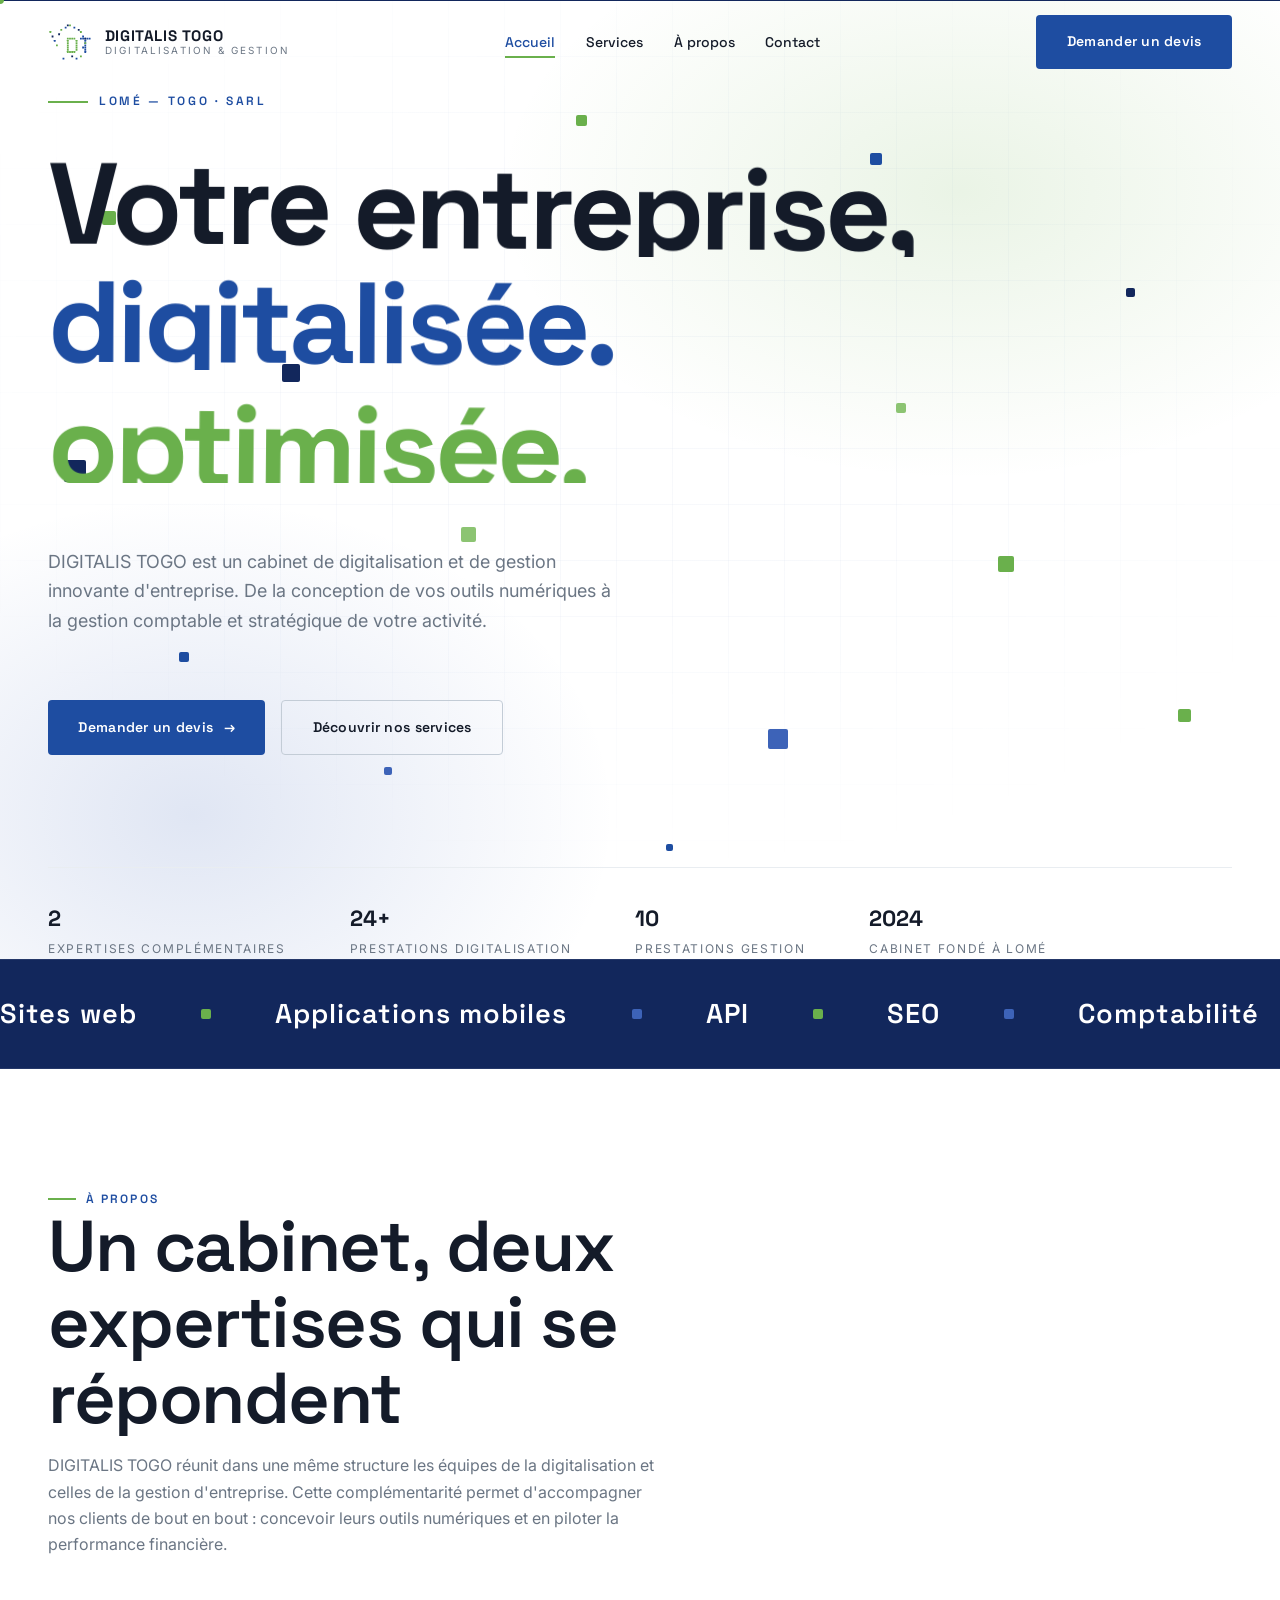
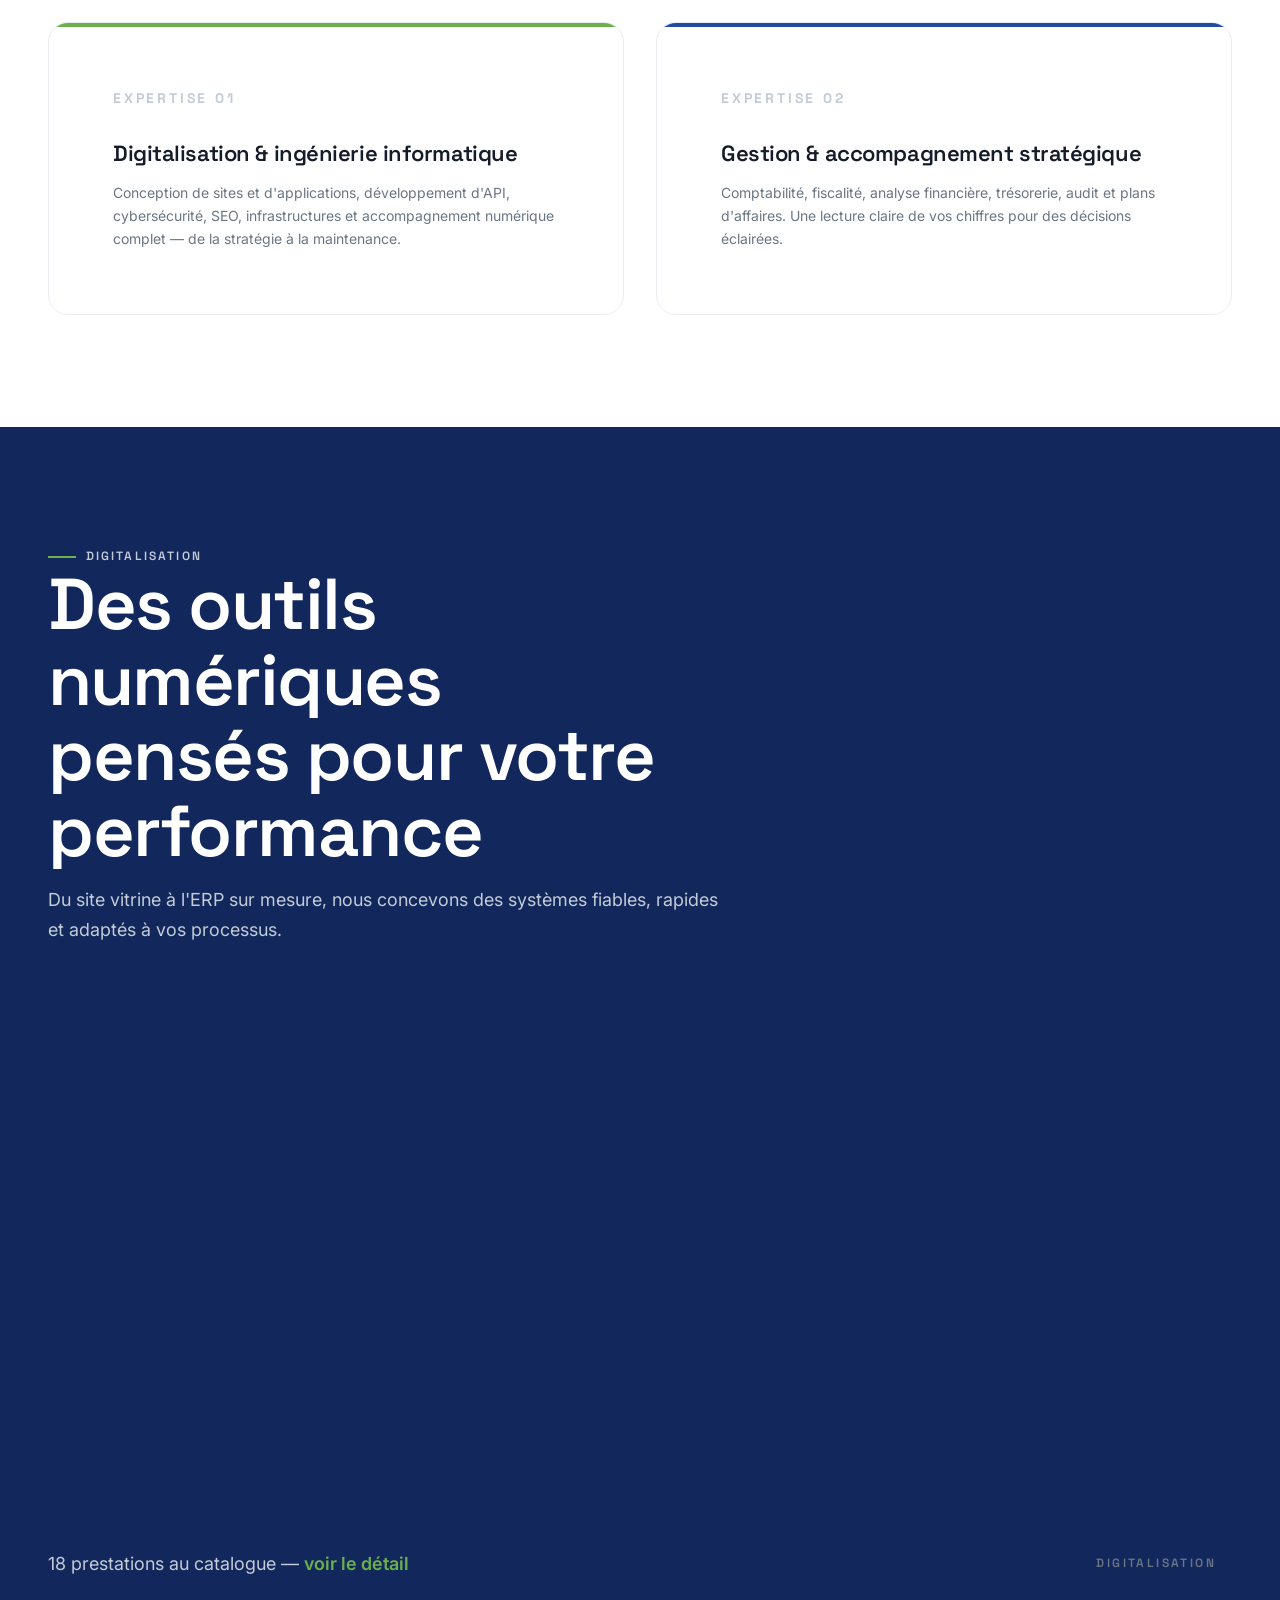
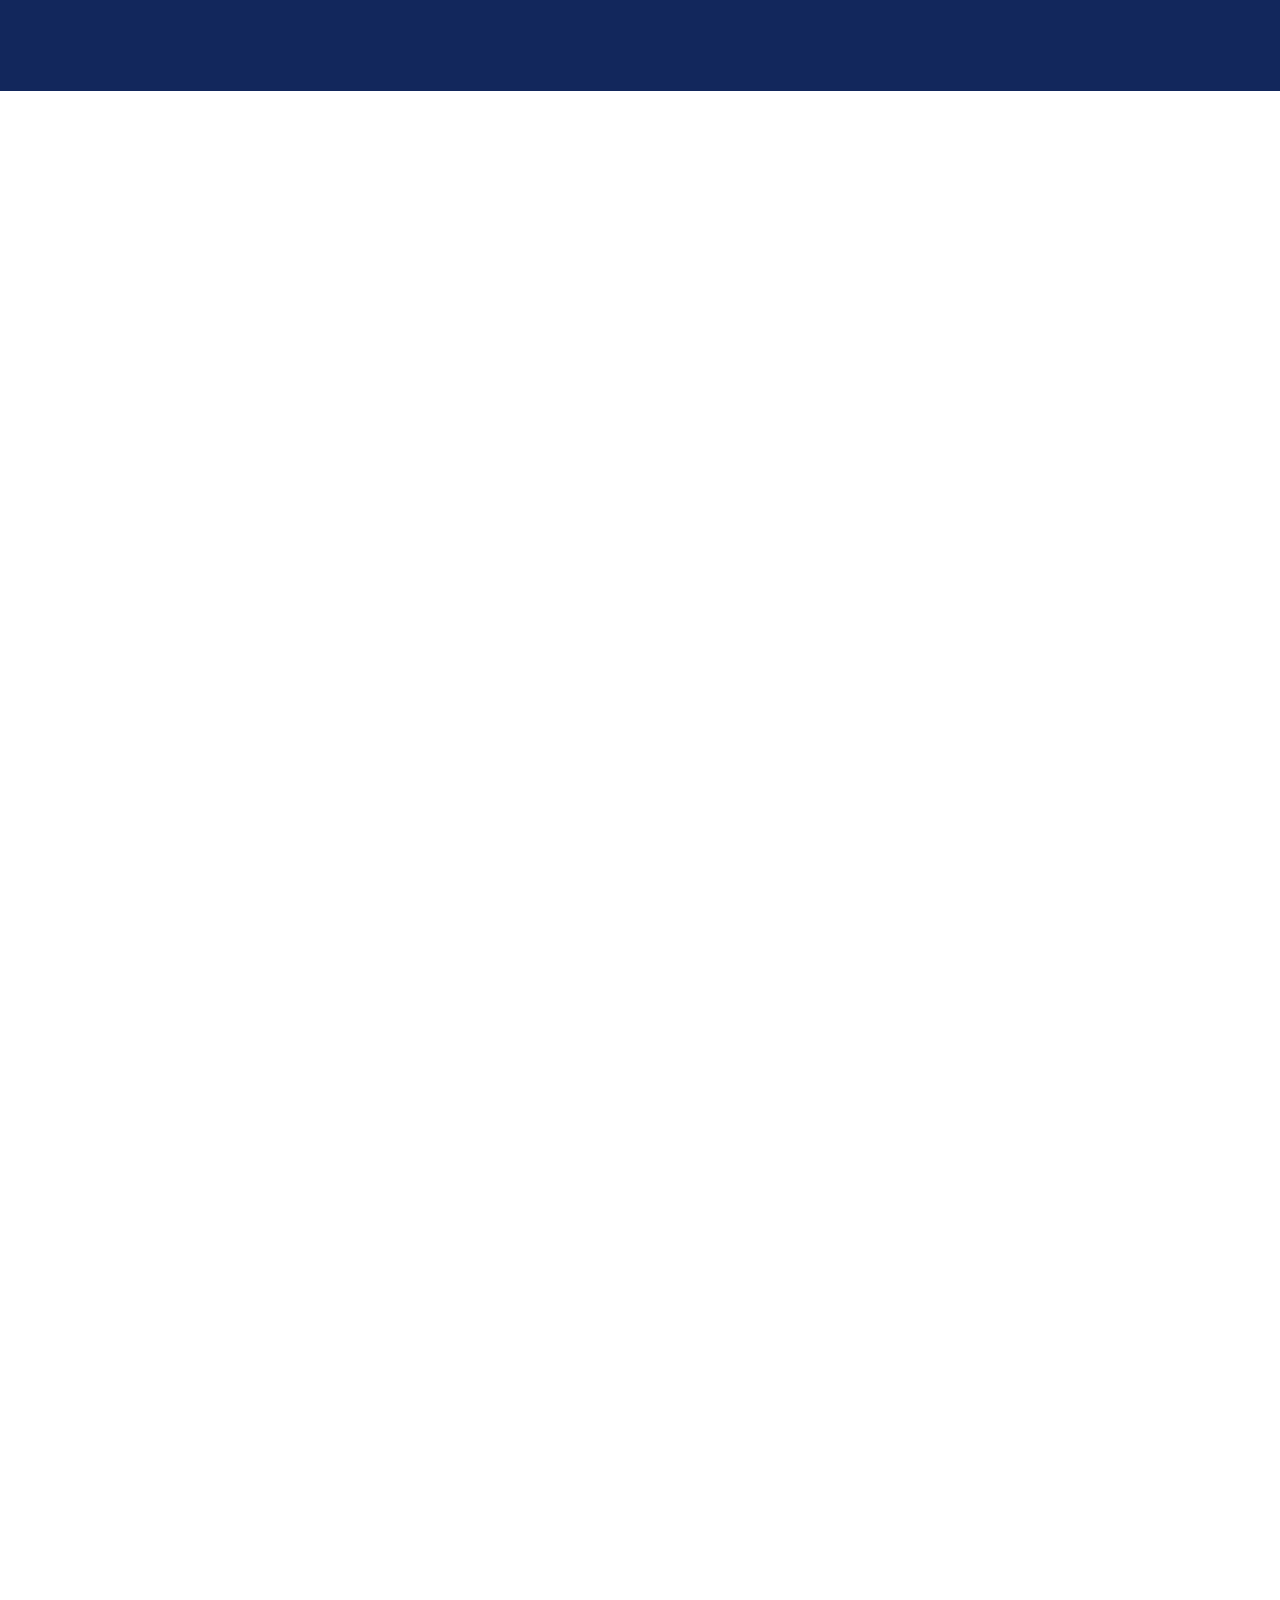
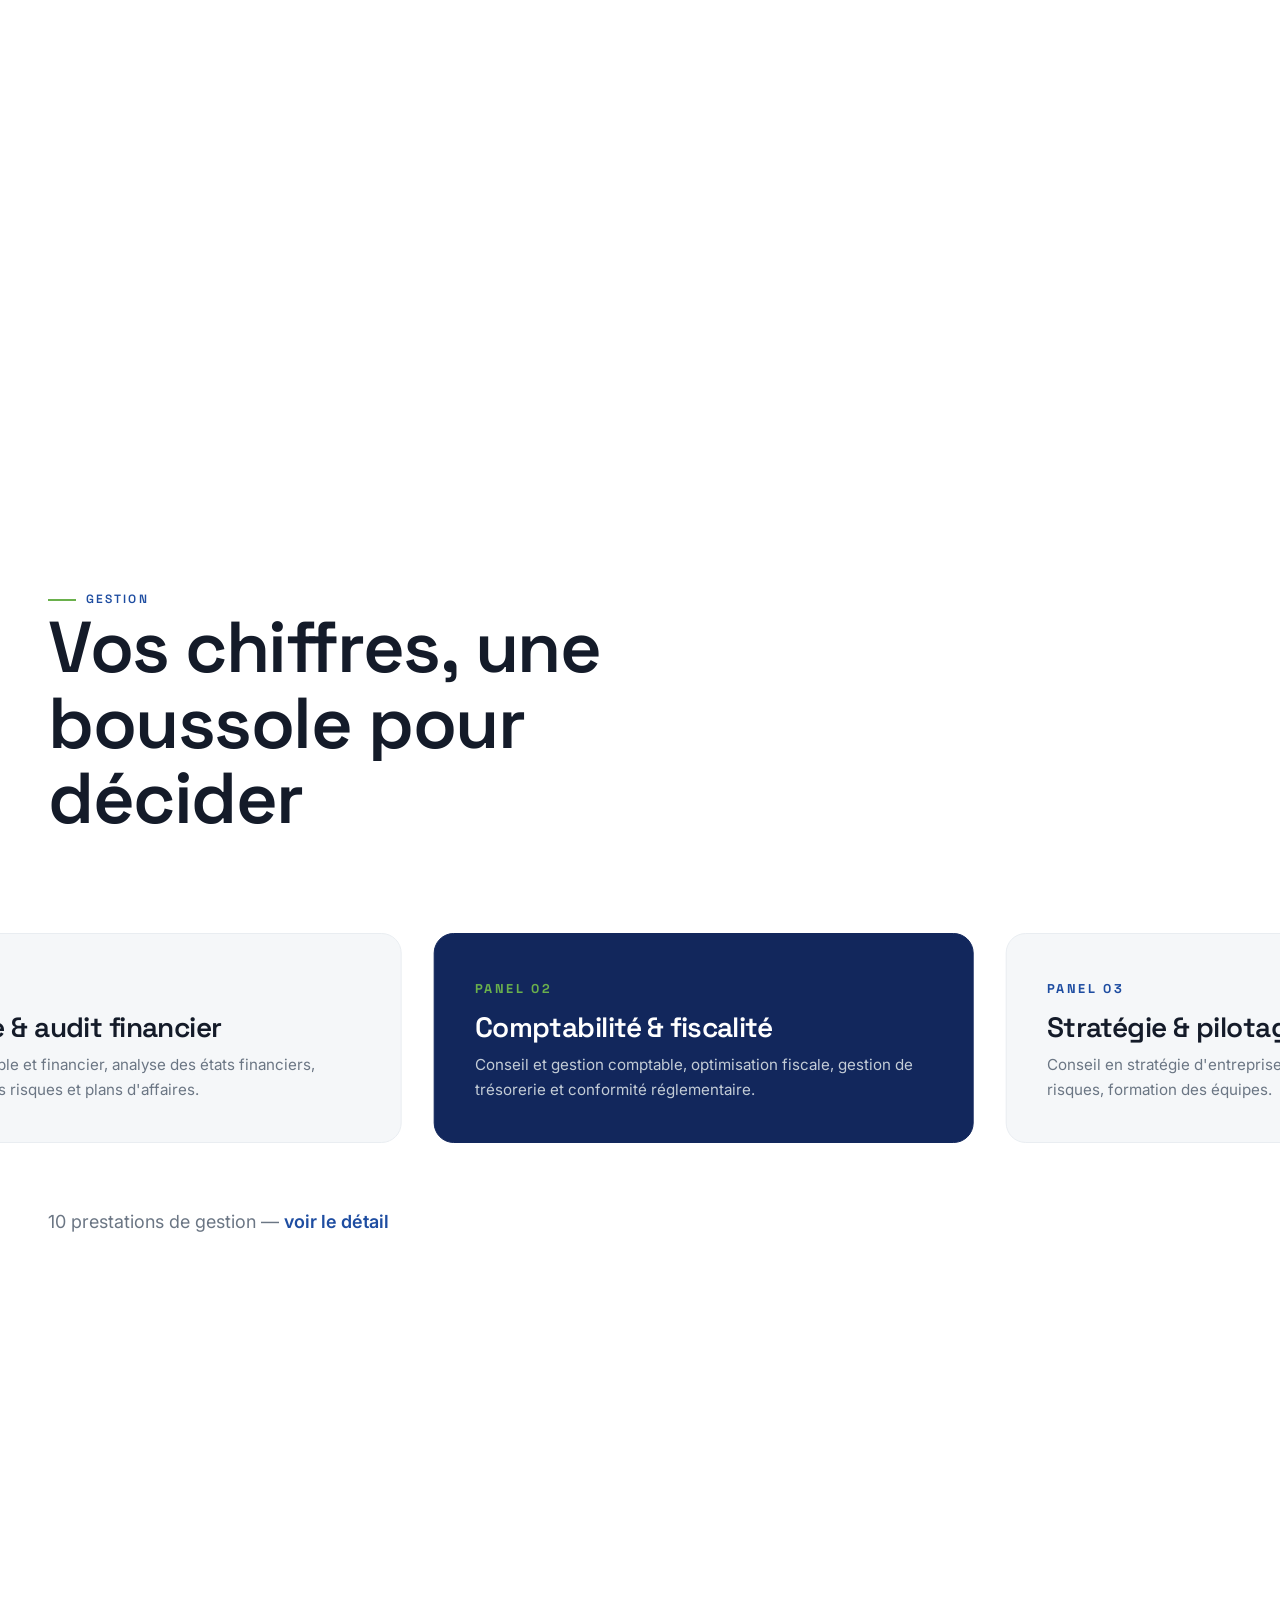
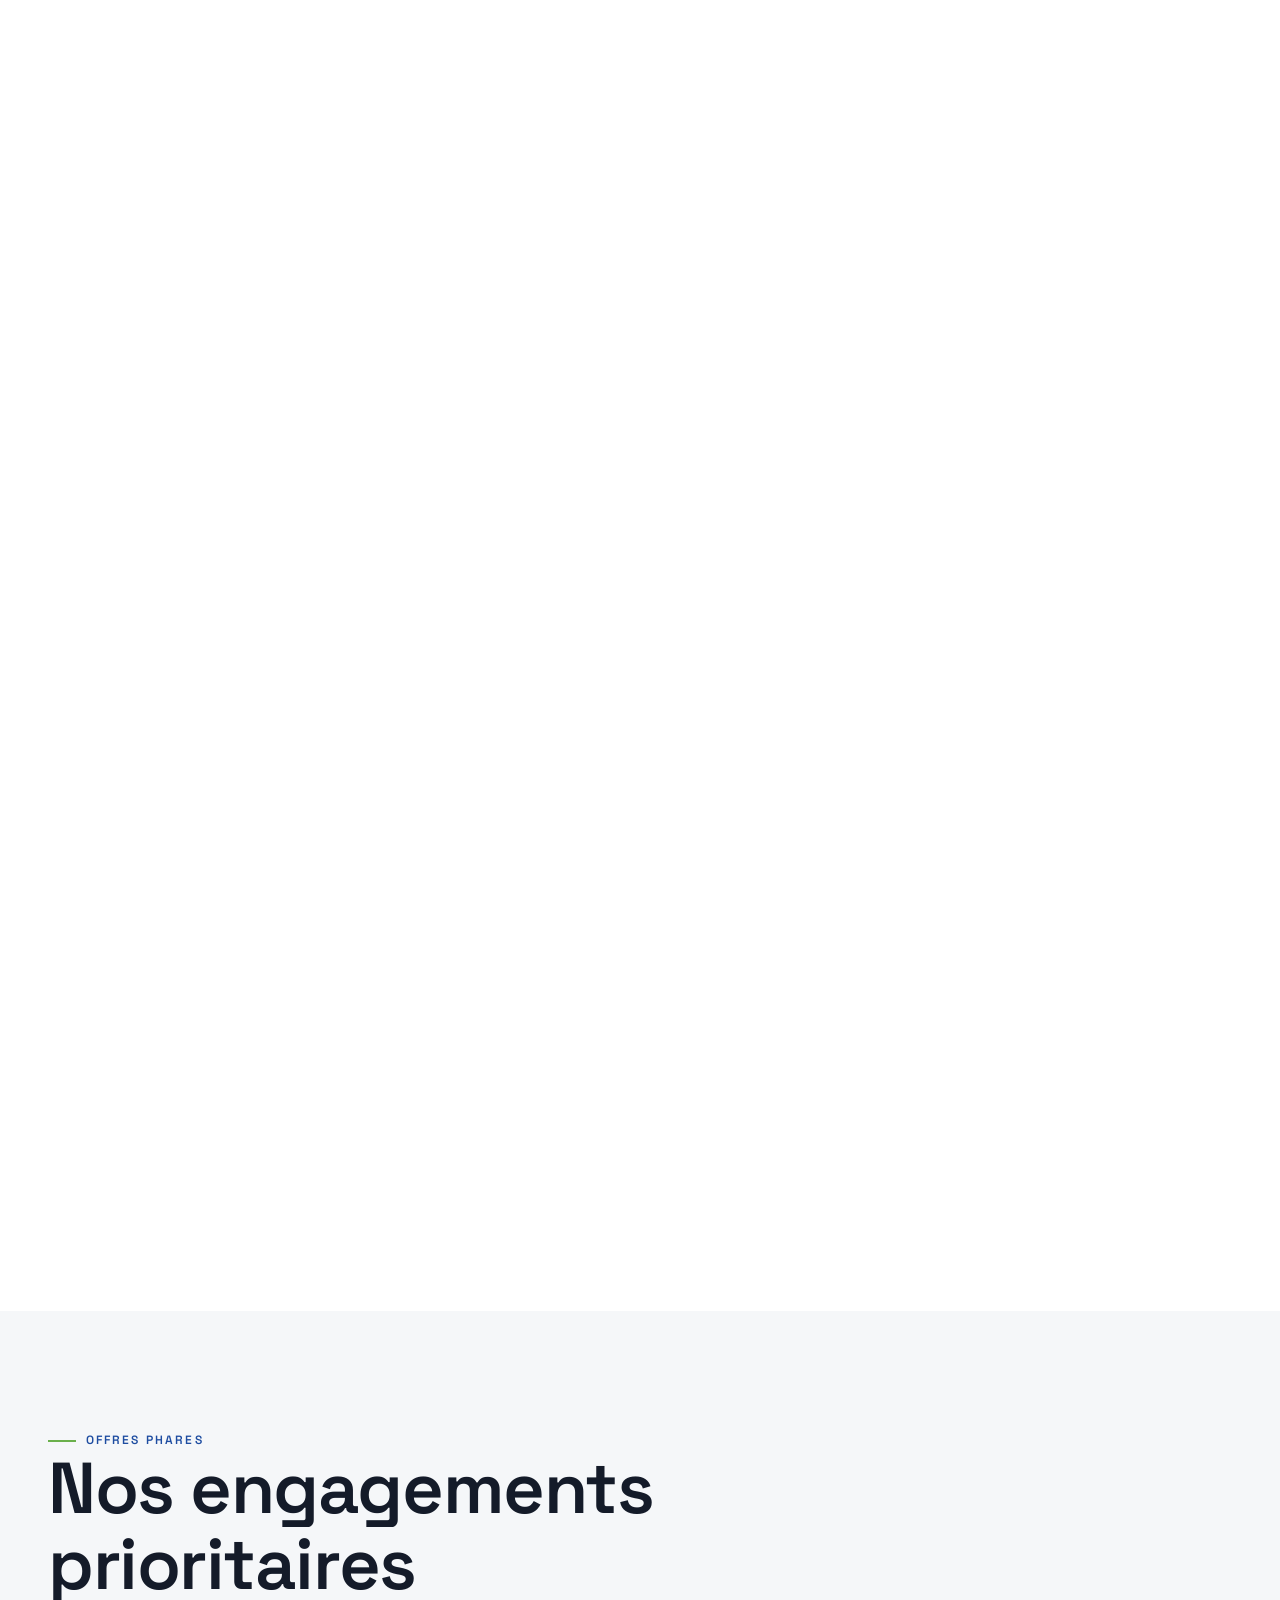
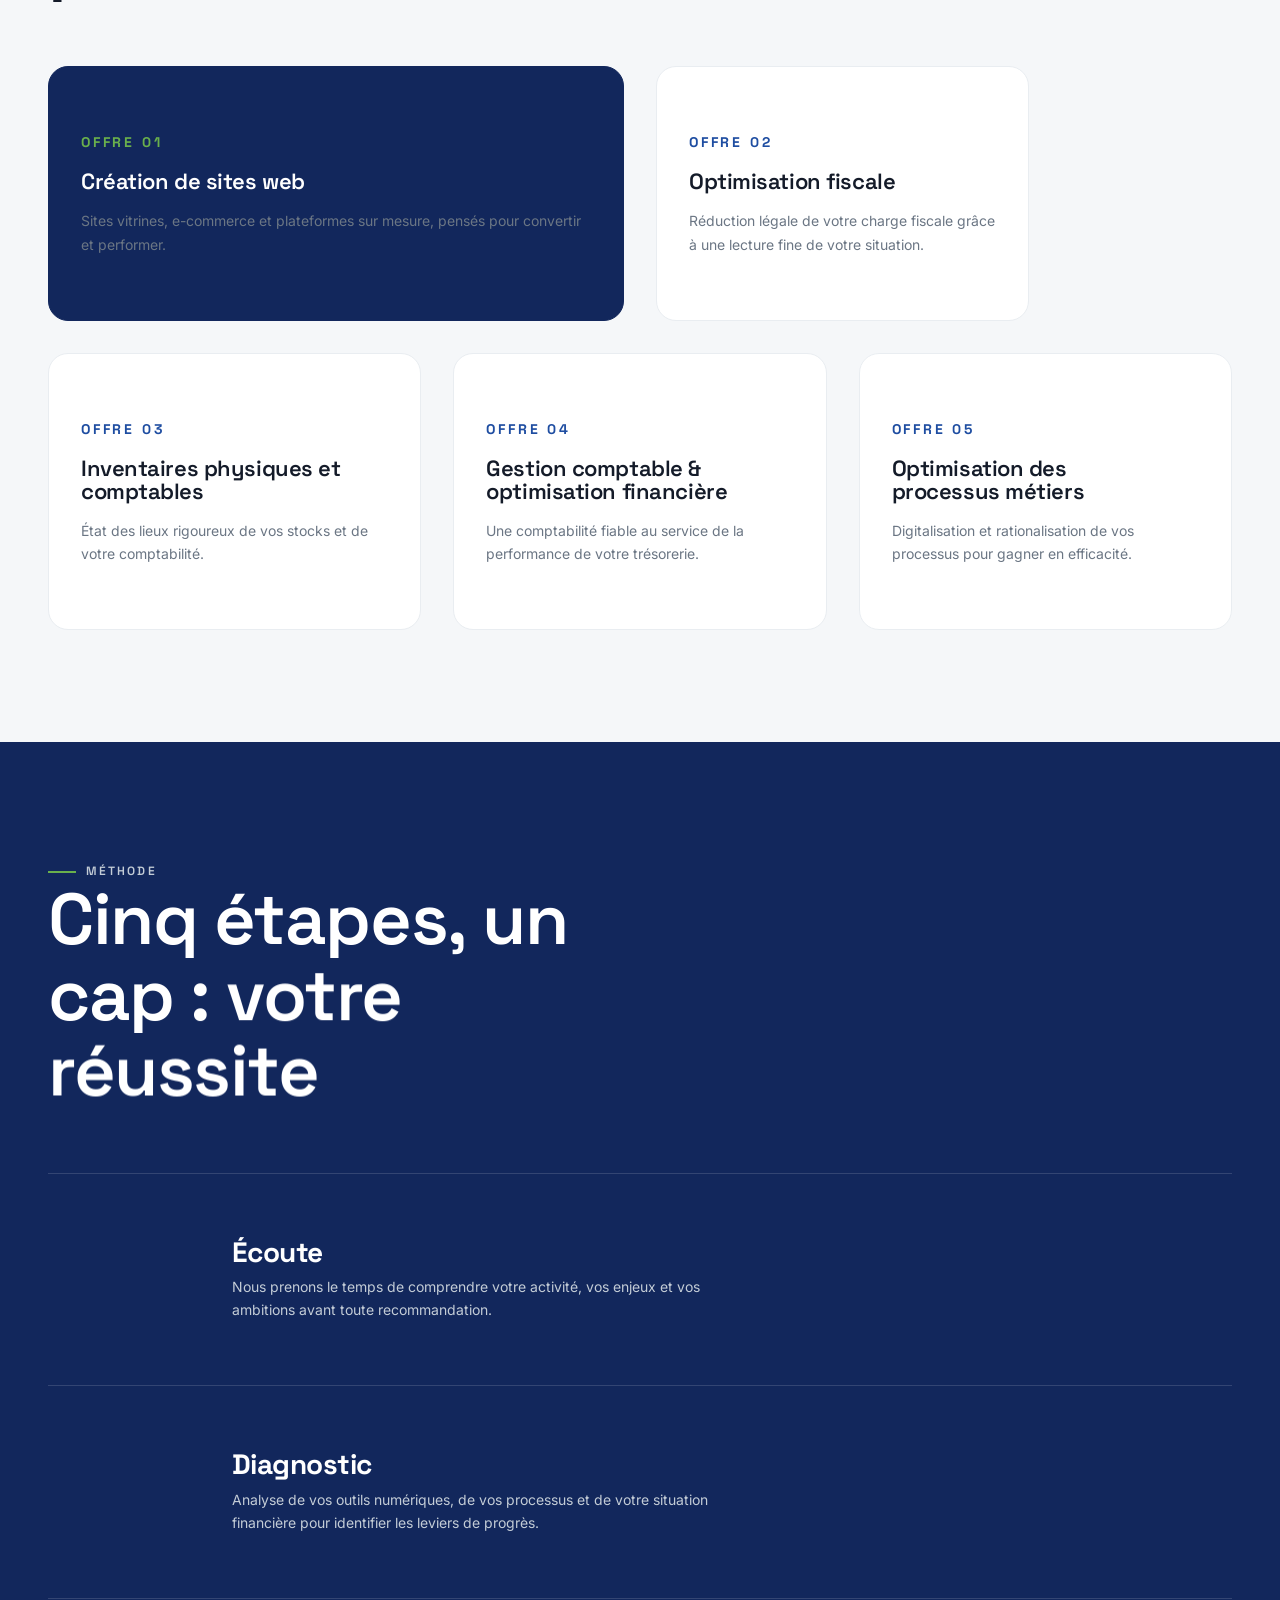
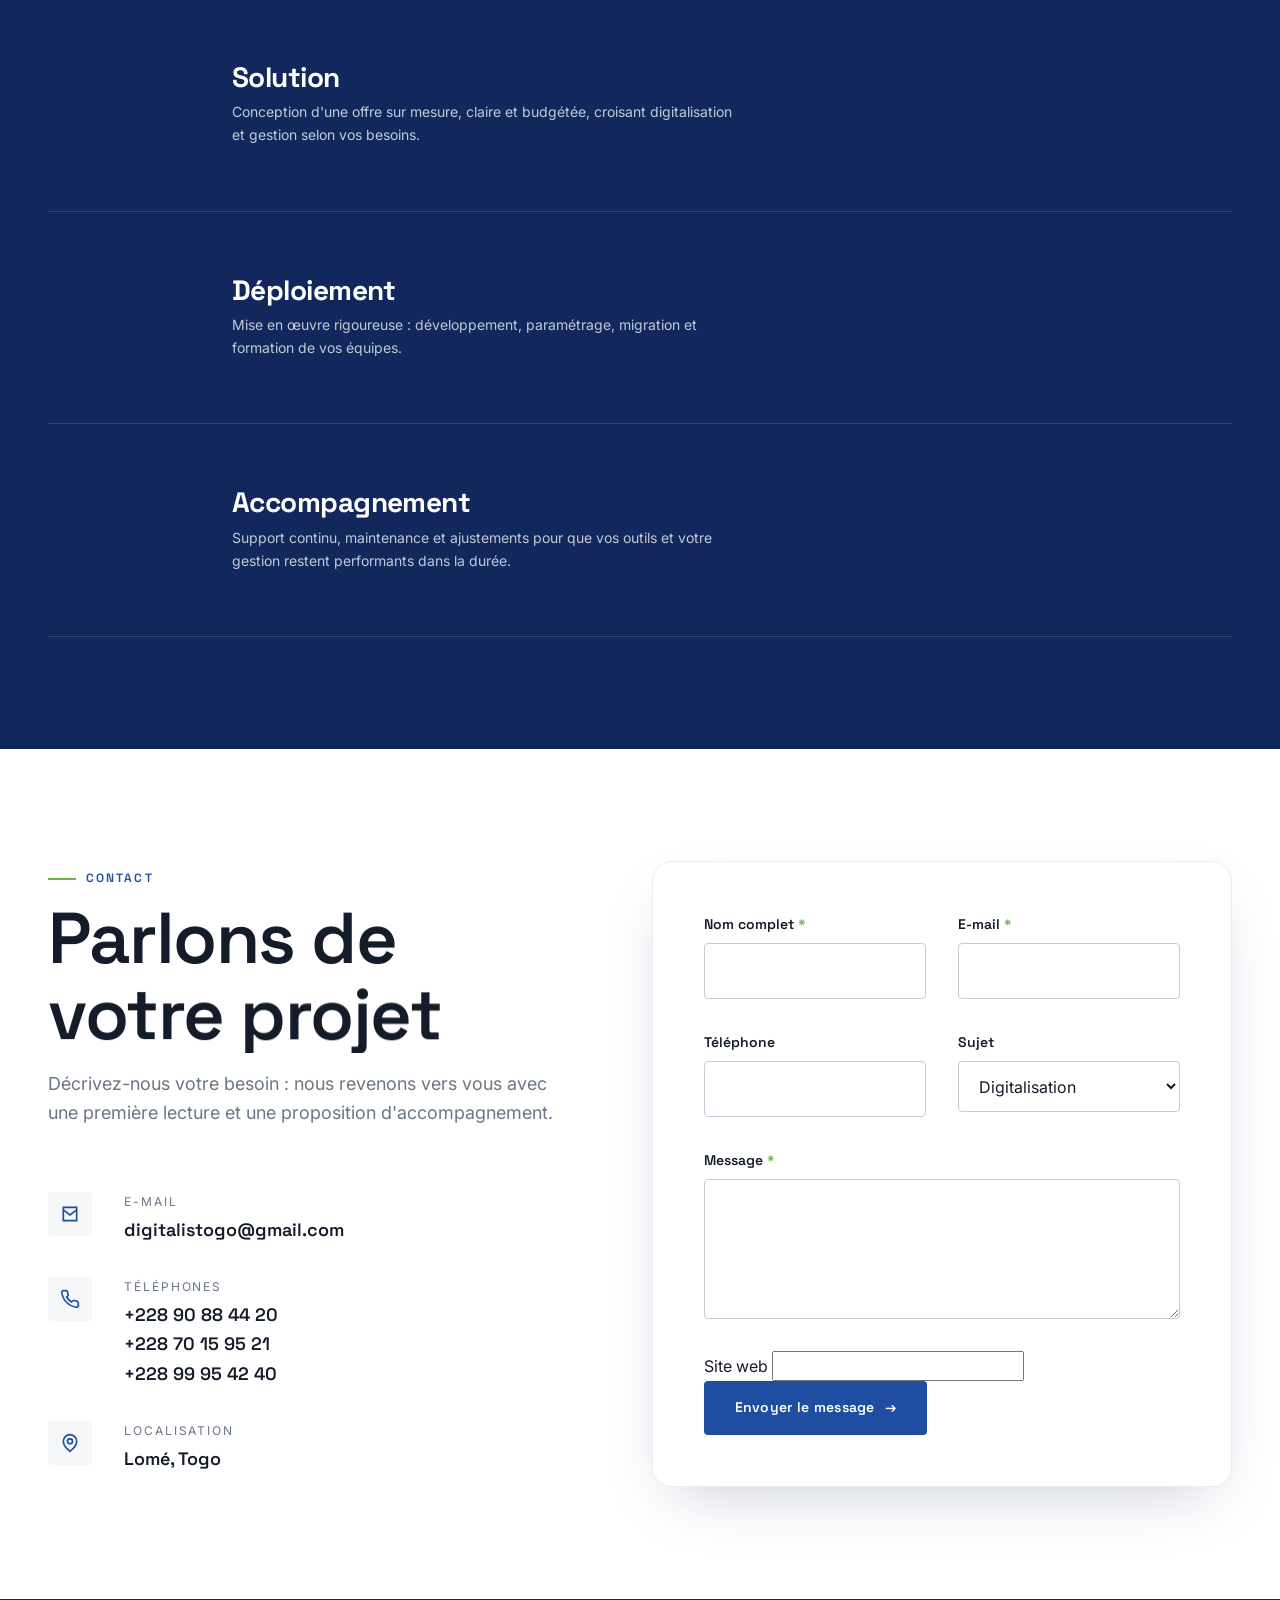
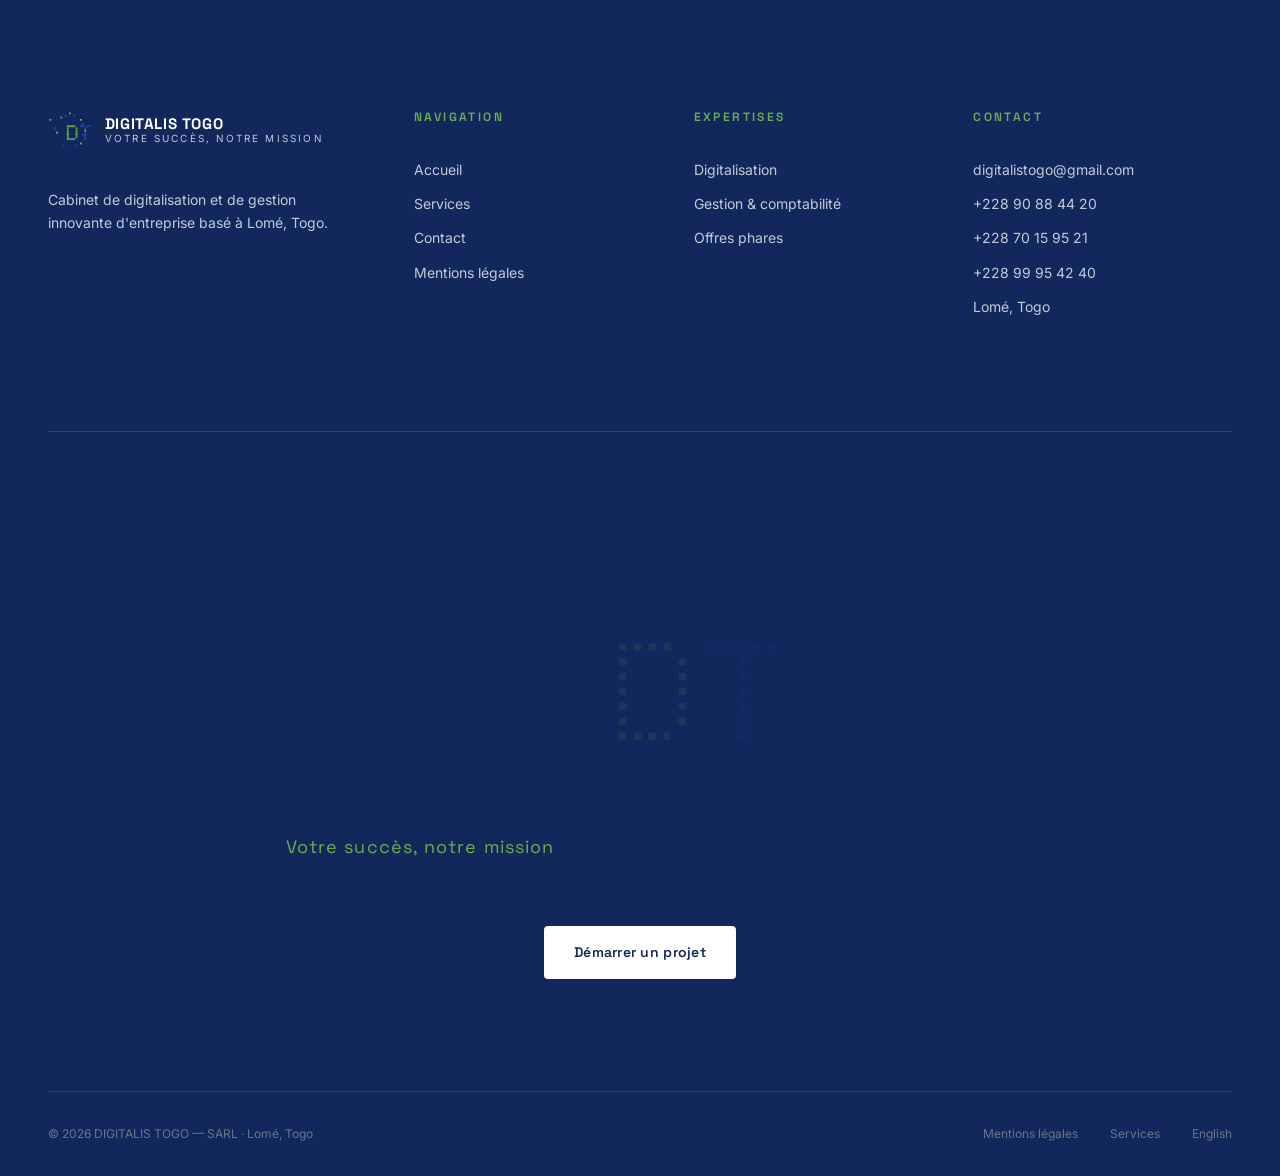
==== index.html @ 033be758 "feat: créer la page d'accueil immersive" ====
<!DOCTYPE html>
<html lang="fr">
<head>
  <meta charset="UTF-8">
  <meta name="viewport" content="width=device-width, initial-scale=1.0">
  <title>DIGITALIS TOGO — Cabinet de digitalisation et de gestion innovante | Lomé</title>
  <meta name="description" content="DIGITALIS TOGO, cabinet à Lomé spécialisé en digitalisation et gestion innovante d'entreprise : sites web, applications, comptabilité, fiscalité et stratégie.">
  <meta name="theme-color" content="#12275c">
  <link rel="canonical" href="./">
  <link rel="alternate" hreflang="fr" href="./">
  <link rel="alternate" hreflang="en" href="./en/">
  <link rel="alternate" hreflang="x-default" href="./">

  <!-- Open Graph -->
  <meta property="og:type" content="website">
  <meta property="og:locale" content="fr_TG">
  <meta property="og:site_name" content="DIGITALIS TOGO">
  <meta property="og:title" content="DIGITALIS TOGO — Votre succès, notre mission">
  <meta property="og:description" content="Cabinet de digitalisation et de gestion innovante d'entreprise à Lomé, Togo.">
  <meta property="og:url" content="./">
  <meta property="og:image" content="./assets/images/og-cover.png">

  <!-- Favicon -->
  <link rel="icon" type="image/svg+xml" href="./favicon/favicon.svg">
  <link rel="apple-touch-icon" href="./favicon/favicon.svg">

  <!-- Polices -->
  <link rel="preconnect" href="https://fonts.googleapis.com">
  <link rel="preconnect" href="https://fonts.gstatic.com" crossorigin>
  <link href="https://fonts.googleapis.com/css2?family=Inter:wght@400;500;600&family=Space+Grotesk:wght@500;600;700&display=swap" rel="stylesheet">

  <!-- CSS -->
  <link rel="stylesheet" href="./assets/css/main.css">
  <link rel="stylesheet" href="./assets/css/components.css">
  <link rel="stylesheet" href="./assets/css/animations.css">
  <link rel="stylesheet" href="./assets/css/responsive.css">

  <noscript><style>.intro{display:none!important}.js [data-reveal]{opacity:1!important;transform:none!important}</style></noscript>

  <!-- Données structurées -->
  <script type="application/ld+json">
  {
    "@context": "https://schema.org",
    "@type": "ProfessionalService",
    "name": "DIGITALIS TOGO",
    "slogan": "Votre succès, notre mission",
    "description": "Cabinet de digitalisation et de gestion innovante d'entreprise à Lomé, Togo.",
    "address": { "@type": "PostalAddress", "addressLocality": "Lomé", "addressCountry": "TG" },
    "email": "digitalistogo@gmail.com",
    "telephone": ["+22890884420", "+22870159521", "+22899954240"],
    "foundingDate": "2024-05-17",
    "priceRange": "$$"
  }
  </script>
</head>
<body>

  <a class="skip-link" href="#main">Aller au contenu</a>

  <!-- ===== Intro cinématique ===== -->
  <div class="intro" aria-hidden="true">
    <div class="intro__canvas"></div>
    <svg class="intro__mark" viewBox="-96 -72 242 206" xmlns="http://www.w3.org/2000/svg" aria-hidden="true">
      <g>
        <rect class="logo-px" x="8" y="8" width="10" height="10" rx="1" fill="#6AB04C"/>
        <rect class="logo-px" x="20" y="8" width="10" height="10" rx="1" fill="#6AB04C"/>
        <rect class="logo-px" x="32" y="8" width="10" height="10" rx="1" fill="#6AB04C"/>
        <rect class="logo-px" x="44" y="8" width="10" height="10" rx="1" fill="#6AB04C"/>
        <rect class="logo-px" x="8" y="20" width="10" height="10" rx="1" fill="#6AB04C"/>
        <rect class="logo-px" x="56" y="20" width="10" height="10" rx="1" fill="#6AB04C"/>
        <rect class="logo-px" x="8" y="32" width="10" height="10" rx="1" fill="#6AB04C"/>
        <rect class="logo-px" x="56" y="32" width="10" height="10" rx="1" fill="#6AB04C"/>
        <rect class="logo-px" x="8" y="44" width="10" height="10" rx="1" fill="#6AB04C"/>
        <rect class="logo-px" x="56" y="44" width="10" height="10" rx="1" fill="#6AB04C"/>
        <rect class="logo-px" x="8" y="56" width="10" height="10" rx="1" fill="#6AB04C"/>
        <rect class="logo-px" x="56" y="56" width="10" height="10" rx="1" fill="#6AB04C"/>
        <rect class="logo-px" x="8" y="68" width="10" height="10" rx="1" fill="#6AB04C"/>
        <rect class="logo-px" x="56" y="68" width="10" height="10" rx="1" fill="#6AB04C"/>
        <rect class="logo-px" x="8" y="80" width="10" height="10" rx="1" fill="#6AB04C"/>
        <rect class="logo-px" x="20" y="80" width="10" height="10" rx="1" fill="#6AB04C"/>
        <rect class="logo-px" x="32" y="80" width="10" height="10" rx="1" fill="#6AB04C"/>
        <rect class="logo-px" x="44" y="80" width="10" height="10" rx="1" fill="#6AB04C"/>
        <rect class="logo-px" x="80" y="8" width="10" height="10" rx="1" fill="#1E4DA1"/>
        <rect class="logo-px" x="92" y="8" width="10" height="10" rx="1" fill="#1E4DA1"/>
        <rect class="logo-px" x="104" y="8" width="10" height="10" rx="1" fill="#1E4DA1"/>
        <rect class="logo-px" x="116" y="8" width="10" height="10" rx="1" fill="#1E4DA1"/>
        <rect class="logo-px" x="128" y="8" width="10" height="10" rx="1" fill="#1E4DA1"/>
        <rect class="logo-px" x="104" y="20" width="10" height="10" rx="1" fill="#1E4DA1"/>
        <rect class="logo-px" x="104" y="32" width="10" height="10" rx="1" fill="#1E4DA1"/>
        <rect class="logo-px" x="104" y="44" width="10" height="10" rx="1" fill="#1E4DA1"/>
        <rect class="logo-px" x="104" y="56" width="10" height="10" rx="1" fill="#1E4DA1"/>
        <rect class="logo-px" x="104" y="68" width="10" height="10" rx="1" fill="#1E4DA1"/>
        <rect class="logo-px" x="104" y="80" width="10" height="10" rx="1" fill="#1E4DA1"/>
      </g>
    </svg>
    <div class="intro__word">DIGITALIS TOGO</div>
    <button class="intro__skip" type="button">Passer</button>
  </div>

  <!-- ===== Header ===== -->
  <header class="site-header">
    <div class="container site-header__inner">
      <a class="brand" href="./" aria-label="DIGITALIS TOGO — accueil">
        <img class="brand__mark" src="./assets/logo/logo.svg" alt="" width="44" height="38">
        <span class="brand__text">
          <span class="brand__name">DIGITALIS TOGO</span>
          <span class="brand__tag">Digitalisation &amp; Gestion</span>
        </span>
      </a>

      <nav class="main-nav" aria-label="Navigation principale">
        <ul>
          <li><a href="./">Accueil</a></li>
          <li><a href="./services.html">Services</a></li>
          <li><a href="#apropos">À propos</a></li>
          <li><a href="#contact">Contact</a></li>
        </ul>
      </nav>

      <a class="header__cta btn btn--primary" href="#contact">Demander un devis</a>

      <button class="nav-toggle" type="button" aria-expanded="false" aria-controls="mobile-menu" aria-label="Ouvrir le menu">
        <span></span><span></span><span></span>
      </button>
    </div>
  </header>

  <!-- Menu mobile -->
  <nav class="mobile-menu" id="mobile-menu" aria-label="Navigation mobile">
    <ul>
      <li><a href="./"><span class="menu-index">01</span>Accueil</a></li>
      <li><a href="./services.html"><span class="menu-index">02</span>Services</a></li>
      <li><a href="#apropos"><span class="menu-index">03</span>À propos</a></li>
      <li><a href="#contact"><span class="menu-index">04</span>Contact</a></li>
    </ul>
    <div class="mobile-menu__foot">
      <span>Lomé, Togo</span>
      <a href="mailto:digitalistogo@gmail.com">digitalistogo@gmail.com</a>
      <a href="tel:+22890884420">+228 90 88 44 20</a>
    </div>
  </nav>

  <main id="main">

    <!-- ===== HERO ===== -->
    <section class="hero" aria-label="Introduction">
      <div class="pixel-grid" aria-hidden="true"></div>
      <div class="hero__visual" aria-hidden="true">
        <!-- Pixels flottants — composition pixel art liée au logo -->
        <div class="float-px px-pulse" style="width:14px;height:14px;left:8%;top:22%;background:#6AB04C;--dur:9s;--delay:0s;--o:0.8"></div>
        <div class="float-px px-pulse" style="width:10px;height:10px;left:14%;top:68%;background:#1E4DA1;--dur:11s;--delay:1.2s;--o:0.6"></div>
        <div class="float-px px-pulse" style="width:18px;height:18px;left:22%;top:38%;background:#12275C;--dur:13s;--delay:0.6s;--o:0.4"></div>
        <div class="float-px px-pulse" style="width:8px;height:8px;left:30%;top:80%;background:#3D63B8;--dur:8s;--delay:2s;--o:0.7"></div>
        <div class="float-px px-pulse" style="width:12px;height:12px;left:68%;top:16%;background:#1E4DA1;--dur:10s;--delay:0.3s;--o:0.5"></div>
        <div class="float-px px-pulse" style="width:16px;height:16px;left:78%;top:58%;background:#6AB04C;--dur:12s;--delay:1.6s;--o:0.55"></div>
        <div class="float-px px-pulse" style="width:9px;height:9px;left:88%;top:30%;background:#12275C;--dur:9.5s;--delay:2.4s;--o:0.6"></div>
        <div class="float-px px-pulse" style="width:20px;height:20px;left:60%;top:76%;background:#3D63B8;--dur:14s;--delay:0.9s;--o:0.35"></div>
        <div class="float-px px-pulse" style="width:11px;height:11px;left:45%;top:12%;background:#6AB04C;--dur:10.5s;--delay:1.9s;--o:0.5"></div>
        <div class="float-px px-pulse" style="width:7px;height:7px;left:52%;top:88%;background:#1E4DA1;--dur:8.5s;--delay:0.4s;--o:0.65"></div>
        <div class="float-px px-pulse" style="width:15px;height:15px;left:36%;top:55%;background:#8CC472;--dur:12.5s;--delay:2.8s;--o:0.4"></div>
        <div class="float-px px-pulse" style="width:13px;height:13px;left:92%;top:74%;background:#6AB04C;--dur:11.5s;--delay:1.4s;--o:0.45"></div>
        <div class="float-px px-pulse" style="width:22px;height:22px;left:5%;top:48%;background:#12275C;--dur:15s;--delay:2.1s;--o:0.3"></div>
        <div class="float-px px-pulse" style="width:10px;height:10px;left:70%;top:42%;background:#8CC472;--dur:9.8s;--delay:3s;--o:0.5"></div>
      </div>

      <div class="container hero__inner">
        <span class="hero__kicker">Lomé — Togo · SARL</span>
        <h1 class="hero__title">
          <span class="line"><span class="word">Votre</span> <span class="word">entreprise,</span></span>
          <span class="line"><span class="word accent">digitalisée.</span></span>
          <span class="line"><span class="word accent-green">optimisée.</span></span>
        </h1>
        <p class="hero__sub">
          DIGITALIS TOGO est un cabinet de digitalisation et de gestion innovante
          d'entreprise. De la conception de vos outils numériques à la gestion
          comptable et stratégique de votre activité.
        </p>
        <div class="hero__actions">
          <a class="btn btn--primary magnetic" href="#contact">Demander un devis <span class="btn__arrow">→</span></a>
          <a class="btn btn--ghost magnetic" href="./services.html">Découvrir nos services</a>
        </div>
        <div class="hero__meta">
          <div class="hero__meta-item"><strong>2</strong><span>Expertises complémentaires</span></div>
          <div class="hero__meta-item"><strong>24+</strong><span>Prestations digitalisation</span></div>
          <div class="hero__meta-item"><strong>10</strong><span>Prestations gestion</span></div>
          <div class="hero__meta-item"><strong>2024</strong><span>Cabinet fondé à Lomé</span></div>
        </div>
      </div>

      <div class="hero__scrollcue" aria-hidden="true">Défiler</div>
    </section>

    <!-- ===== Marquee ===== -->
    <div class="marquee" aria-hidden="true">
      <div class="marquee__track">
        <div class="marquee__group">
          <span class="marquee__item">Sites web</span>
          <span class="marquee__item">Applications mobiles</span>
          <span class="marquee__item">API</span>
          <span class="marquee__item">SEO</span>
          <span class="marquee__item">Comptabilité</span>
          <span class="marquee__item">Fiscalité</span>
          <span class="marquee__item">Inventaires</span>
          <span class="marquee__item">Audit</span>
        </div>
        <div class="marquee__group">
          <span class="marquee__item">Sites web</span>
          <span class="marquee__item">Applications mobiles</span>
          <span class="marquee__item">API</span>
          <span class="marquee__item">SEO</span>
          <span class="marquee__item">Comptabilité</span>
          <span class="marquee__item">Fiscalité</span>
          <span class="marquee__item">Inventaires</span>
          <span class="marquee__item">Audit</span>
        </div>
      </div>
    </div>

    <!-- ===== À PROPOS ===== -->
    <section class="section" id="apropos" aria-labelledby="apropos-title">
      <div class="container">
        <div class="section-head" data-reveal>
          <span class="eyebrow">À propos</span>
          <h2 id="apropos-title" data-split>Un cabinet, deux expertises qui se répondent</h2>
          <p>
            DIGITALIS TOGO réunit dans une même structure les équipes de la
            digitalisation et celles de la gestion d'entreprise. Cette
            complémentarité permet d'accompagner nos clients de bout en bout :
            concevoir leurs outils numériques et en piloter la performance
            financière.
          </p>
        </div>

        <div class="expertise" data-stagger>
          <article class="expertise__card expertise__card--digital">
            <span class="expertise__index">EXPERTISE 01</span>
            <h3>Digitalisation &amp; ingénierie informatique</h3>
            <p>
              Conception de sites et d'applications, développement d'API,
              cybersécurité, SEO, infrastructures et accompagnement numérique
              complet — de la stratégie à la maintenance.
            </p>
          </article>
          <article class="expertise__card expertise__card--gestion">
            <span class="expertise__index">EXPERTISE 02</span>
            <h3>Gestion &amp; accompagnement stratégique</h3>
            <p>
              Comptabilité, fiscalité, analyse financière, trésorerie, audit et
              plans d'affaires. Une lecture claire de vos chiffres pour des
              décisions éclairées.
            </p>
          </article>
        </div>
      </div>
    </section>

    <!-- ===== SÉQUENCE 1 : DIGITALISATION ===== -->
    <section class="section section--dark" data-sequence="digitalisation" aria-labelledby="dig-title">
      <div class="container">
        <div class="section-head">
          <span class="eyebrow">Digitalisation</span>
          <h2 id="dig-title" data-split>Des outils numériques pensés pour votre performance</h2>
          <p class="text-lead">
            Du site vitrine à l'ERP sur mesure, nous concevons des systèmes
            fiables, rapides et adaptés à vos processus.
          </p>
        </div>
      </div>

      <div class="seq__stage" style="position:relative;height:60vh;display:grid;place-items:center;">
        <div class="seq__chips" style="display:grid;grid-template-columns:repeat(4,180px);gap:1rem;position:absolute;inset:0;margin:auto;width:max-content;height:max-content;">
          <span class="seq__chip" style="padding:.8rem 1rem;border-radius:8px;background:rgba(106,176,76,.15);border:1px solid rgba(106,176,76,.4);color:#fff;font-family:'Space Grotesk';font-size:.85rem;">Sites web &amp; e-commerce</span>
          <span class="seq__chip" style="padding:.8rem 1rem;border-radius:8px;background:rgba(61,99,184,.18);border:1px solid rgba(141,164,232,.4);color:#fff;font-family:'Space Grotesk';font-size:.85rem;">Applications mobiles</span>
          <span class="seq__chip" style="padding:.8rem 1rem;border-radius:8px;background:rgba(106,176,76,.15);border:1px solid rgba(106,176,76,.4);color:#fff;font-family:'Space Grotesk';font-size:.85rem;">API &amp; intégrations</span>
          <span class="seq__chip" style="padding:.8rem 1rem;border-radius:8px;background:rgba(61,99,184,.18);border:1px solid rgba(141,164,232,.4);color:#fff;font-family:'Space Grotesk';font-size:.85rem;">SEO &amp; marketing digital</span>
          <span class="seq__chip" style="padding:.8rem 1rem;border-radius:8px;background:rgba(106,176,76,.15);border:1px solid rgba(106,176,76,.4);color:#fff;font-family:'Space Grotesk';font-size:.85rem;">Cybersécurité</span>
          <span class="seq__chip" style="padding:.8rem 1rem;border-radius:8px;background:rgba(61,99,184,.18);border:1px solid rgba(141,164,232,.4);color:#fff;font-family:'Space Grotesk';font-size:.85rem;">Systèmes informatiques</span>
          <span class="seq__chip" style="padding:.8rem 1rem;border-radius:8px;background:rgba(106,176,76,.15);border:1px solid rgba(106,176,76,.4);color:#fff;font-family:'Space Grotesk';font-size:.85rem;">Hébergement &amp; maintenance</span>
          <span class="seq__chip" style="padding:.8rem 1rem;border-radius:8px;background:rgba(61,99,184,.18);border:1px solid rgba(141,164,232,.4);color:#fff;font-family:'Space Grotesk';font-size:.85rem;">Audit &amp; stratégie numérique</span>
        </div>
      </div>

      <div class="container">
        <div style="display:flex;justify-content:space-between;align-items:center;flex-wrap:wrap;gap:1rem;">
          <p class="text-lead">18 prestations au catalogue — <a href="./services.html" style="color:var(--color-green);font-weight:600;">voir le détail</a></p>
          <span class="divider-label" style="max-width:280px;">Digitalisation</span>
        </div>
      </div>
    </section>

    <!-- ===== SÉQUENCE 2 : GESTION ===== -->
    <section class="section" data-sequence="gestion" aria-labelledby="gest-title" style="padding:0;overflow:hidden;">
      <div class="container" style="padding-top:var(--space-xl);">
        <div class="section-head">
          <span class="eyebrow">Gestion</span>
          <h2 id="gest-title" data-split>Vos chiffres, une boussole pour décider</h2>
        </div>
      </div>
      <div class="seq__track" style="display:flex;gap:2rem;padding:2rem 0 4rem;width:max-content;will-change:transform;">
        <article class="seq__panel" style="flex:0 0 min(540px,82vw);padding:2.5rem;border-radius:20px;background:var(--color-gray-50);border:1px solid var(--color-gray-100);">
          <span style="font-family:'Space Grotesk';font-size:.8rem;font-weight:700;letter-spacing:.2em;color:var(--color-blue);">PANEL 01</span>
          <h3 style="margin:.8rem 0 .6rem;">Analyse &amp; audit financier</h3>
          <p style="color:var(--color-gray-500);font-size:.95rem;">Audit comptable et financier, analyse des états financiers, évaluation des risques et plans d'affaires.</p>
        </article>
        <article class="seq__panel" style="flex:0 0 min(540px,82vw);padding:2.5rem;border-radius:20px;background:var(--color-night);border:1px solid var(--color-night);">
          <span style="font-family:'Space Grotesk';font-size:.8rem;font-weight:700;letter-spacing:.2em;color:var(--color-green);">PANEL 02</span>
          <h3 style="margin:.8rem 0 .6rem;color:#fff;">Comptabilité &amp; fiscalité</h3>
          <p style="color:#c3ccd6;font-size:.95rem;">Conseil et gestion comptable, optimisation fiscale, gestion de trésorerie et conformité réglementaire.</p>
        </article>
        <article class="seq__panel" style="flex:0 0 min(540px,82vw);padding:2.5rem;border-radius:20px;background:var(--color-gray-50);border:1px solid var(--color-gray-100);">
          <span style="font-family:'Space Grotesk';font-size:.8rem;font-weight:700;letter-spacing:.2em;color:var(--color-blue);">PANEL 03</span>
          <h3 style="margin:.8rem 0 .6rem;">Stratégie &amp; pilotage</h3>
          <p style="color:var(--color-gray-500);font-size:.95rem;">Conseil en stratégie d'entreprise, gestion et évaluation des risques, formation des équipes.</p>
        </article>
        <article class="seq__panel" style="flex:0 0 min(540px,82vw);padding:2.5rem;border-radius:20px;background:var(--color-night);border:1px solid var(--color-night);">
          <span style="font-family:'Space Grotesk';font-size:.8rem;font-weight:700;letter-spacing:.2em;color:var(--color-green);">PANEL 04</span>
          <h3 style="margin:.8rem 0 .6rem;color:#fff;">Inventaires &amp; optimisation</h3>
          <p style="color:#c3ccd6;font-size:.95rem;">Inventaires physiques et comptables, optimisation des processus métiers et des performances financières.</p>
        </article>
        <article class="seq__panel" style="flex:0 0 min(540px,82vw);padding:2.5rem;border-radius:20px;background:var(--color-gray-50);border:1px solid var(--color-gray-100);">
          <span style="font-family:'Space Grotesk';font-size:.8rem;font-weight:700;letter-spacing:.2em;color:var(--color-blue);">PANEL 05</span>
          <h3 style="margin:.8rem 0 .6rem;">Formation</h3>
          <p style="color:var(--color-gray-500);font-size:.95rem;">Montée en compétences de vos équipes en gestion, comptabilité et culture numérique.</p>
        </article>
      </div>
      <div class="container">
        <p class="text-lead">10 prestations de gestion — <a href="./services.html" style="color:var(--color-blue);font-weight:600;">voir le détail</a></p>
      </div>
    </section>

    <!-- ===== OFFRES PHARES ===== -->
    <section class="section section--gray" aria-labelledby="offres-title">
      <div class="container">
        <div class="section-head" data-reveal>
          <span class="eyebrow">Offres phares</span>
          <h2 id="offres-title" data-split>Nos engagements prioritaires</h2>
        </div>
        <div class="offers" data-stagger>
          <article class="offer offer--wide">
            <span class="offer__num">OFFRE 01</span>
            <h3>Création de sites web</h3>
            <p>Sites vitrines, e-commerce et plateformes sur mesure, pensés pour convertir et performer.</p>
          </article>
          <article class="offer">
            <span class="offer__num">OFFRE 02</span>
            <h3>Optimisation fiscale</h3>
            <p>Réduction légale de votre charge fiscale grâce à une lecture fine de votre situation.</p>
          </article>
          <article class="offer">
            <span class="offer__num">OFFRE 03</span>
            <h3>Inventaires physiques et comptables</h3>
            <p>État des lieux rigoureux de vos stocks et de votre comptabilité.</p>
          </article>
          <article class="offer">
            <span class="offer__num">OFFRE 04</span>
            <h3>Gestion comptable &amp; optimisation financière</h3>
            <p>Une comptabilité fiable au service de la performance de votre trésorerie.</p>
          </article>
          <article class="offer">
            <span class="offer__num">OFFRE 05</span>
            <h3>Optimisation des processus métiers</h3>
            <p>Digitalisation et rationalisation de vos processus pour gagner en efficacité.</p>
          </article>
        </div>
      </div>
    </section>

    <!-- ===== MÉTHODE ===== -->
    <section class="section section--dark" aria-labelledby="methode-title">
      <div class="container">
        <div class="section-head" data-reveal>
          <span class="eyebrow">Méthode</span>
          <h2 id="methode-title" data-split>Cinq étapes, un cap : votre réussite</h2>
        </div>
        <div class="method">
          <div class="method__step">
            <span class="method__num">01</span>
            <div>
              <h3 class="method__title">Écoute</h3>
              <p class="method__desc">Nous prenons le temps de comprendre votre activité, vos enjeux et vos ambitions avant toute recommandation.</p>
            </div>
          </div>
          <div class="method__step">
            <span class="method__num">02</span>
            <div>
              <h3 class="method__title">Diagnostic</h3>
              <p class="method__desc">Analyse de vos outils numériques, de vos processus et de votre situation financière pour identifier les leviers de progrès.</p>
            </div>
          </div>
          <div class="method__step">
            <span class="method__num">03</span>
            <div>
              <h3 class="method__title">Solution</h3>
              <p class="method__desc">Conception d'une offre sur mesure, claire et budgétée, croisant digitalisation et gestion selon vos besoins.</p>
            </div>
          </div>
          <div class="method__step">
            <span class="method__num">04</span>
            <div>
              <h3 class="method__title">Déploiement</h3>
              <p class="method__desc">Mise en œuvre rigoureuse : développement, paramétrage, migration et formation de vos équipes.</p>
            </div>
          </div>
          <div class="method__step">
            <span class="method__num">05</span>
            <div>
              <h3 class="method__title">Accompagnement</h3>
              <p class="method__desc">Support continu, maintenance et ajustements pour que vos outils et votre gestion restent performants dans la durée.</p>
            </div>
          </div>
        </div>
      </div>
    </section>

    <!-- ===== CONTACT ===== -->
    <section class="section" id="contact" aria-labelledby="contact-title">
      <div class="container">
        <div class="contact-grid">
          <div data-reveal>
            <span class="eyebrow">Contact</span>
            <h2 id="contact-title" style="margin:.8rem 0 1rem;" data-split>Parlons de votre projet</h2>
            <p class="text-lead" style="margin-bottom:var(--space-lg);">
              Décrivez-nous votre besoin : nous revenons vers vous avec une
              première lecture et une proposition d'accompagnement.
            </p>
            <div class="contact-info">
              <div class="contact-info__item">
                <span class="contact-info__icon" aria-hidden="true">
                  <svg width="20" height="20" viewBox="0 0 24 24" fill="none" stroke="currentColor" stroke-width="2"><path d="M4 4h16v16H4z"/><path d="m4 7 8 6 8-6"/></svg>
                </span>
                <div>
                  <div class="contact-info__label">E-mail</div>
                  <a class="contact-info__value" href="mailto:digitalistogo@gmail.com">digitalistogo@gmail.com</a>
                </div>
              </div>
              <div class="contact-info__item">
                <span class="contact-info__icon" aria-hidden="true">
                  <svg width="20" height="20" viewBox="0 0 24 24" fill="none" stroke="currentColor" stroke-width="2"><path d="M22 16.9v3a2 2 0 0 1-2.2 2 19.8 19.8 0 0 1-8.6-3.1 19.5 19.5 0 0 1-6-6A19.8 19.8 0 0 1 2.1 4.2 2 2 0 0 1 4.1 2h3a2 2 0 0 1 2 1.7c.1.9.3 1.8.6 2.6a2 2 0 0 1-.5 2.1L8 9.6a16 16 0 0 0 6 6l1.2-1.2a2 2 0 0 1 2.1-.5c.8.3 1.7.5 2.6.6a2 2 0 0 1 1.7 2z"/></svg>
                </span>
                <div>
                  <div class="contact-info__label">Téléphones</div>
                  <a class="contact-info__value" href="tel:+22890884420">+228 90 88 44 20</a><br>
                  <a class="contact-info__value" href="tel:+22870159521">+228 70 15 95 21</a><br>
                  <a class="contact-info__value" href="tel:+22899954240">+228 99 95 42 40</a>
                </div>
              </div>
              <div class="contact-info__item">
                <span class="contact-info__icon" aria-hidden="true">
                  <svg width="20" height="20" viewBox="0 0 24 24" fill="none" stroke="currentColor" stroke-width="2"><path d="M20 10c0 6-8 12-8 12s-8-6-8-12a8 8 0 0 1 16 0z"/><circle cx="12" cy="10" r="3"/></svg>
                </span>
                <div>
                  <div class="contact-info__label">Localisation</div>
                  <span class="contact-info__value">Lomé, Togo</span>
                </div>
              </div>
            </div>
          </div>

          <form class="form" data-contact-form data-reveal novalidate>
            <div class="form__fields">
              <div class="form__row">
                <div class="field">
                  <label for="f-name">Nom complet <span class="req">*</span></label>
                  <input id="f-name" name="name" type="text" required autocomplete="name">
                </div>
                <div class="field">
                  <label for="f-email">E-mail <span class="req">*</span></label>
                  <input id="f-email" name="email" type="email" required autocomplete="email">
                </div>
              </div>
              <div class="form__row">
                <div class="field">
                  <label for="f-phone">Téléphone</label>
                  <input id="f-phone" name="phone" type="tel" autocomplete="tel">
                </div>
                <div class="field">
                  <label for="f-topic">Sujet</label>
                  <select id="f-topic" name="topic">
                    <option value="digitalisation">Digitalisation</option>
                    <option value="gestion">Gestion &amp; comptabilité</option>
                    <option value="devis">Demande de devis</option>
                    <option value="autre">Autre</option>
                  </select>
                </div>
              </div>
              <div class="field">
                <label for="f-message">Message <span class="req">*</span></label>
                <textarea id="f-message" name="message" required></textarea>
              </div>
              <div class="hp-field" aria-hidden="true">
                <label for="f-website">Site web</label>
                <input id="f-website" name="website" type="text" tabindex="-1" autocomplete="off">
              </div>
              <button class="btn btn--primary" type="submit">Envoyer le message <span class="btn__arrow">→</span></button>
            </div>
            <p class="form__error" role="alert"></p>
            <div class="form__success" role="status">
              Merci ! Votre message a bien été envoyé. Nous revenons vers vous rapidement.
            </div>
          </form>
        </div>
      </div>
    </section>
  </main>

  <!-- ===== Footer ===== -->
  <footer class="site-footer">
    <div class="container">
      <div class="footer-top">
        <div class="footer-brand">
          <a class="brand" href="./" aria-label="DIGITALIS TOGO — accueil">
            <img class="brand__mark" src="./assets/logo/logo.svg" alt="" width="44" height="38">
            <span class="brand__text">
              <span class="brand__name">DIGITALIS TOGO</span>
              <span class="brand__tag">Votre succès, notre mission</span>
            </span>
          </a>
          <p>
            Cabinet de digitalisation et de gestion innovante d'entreprise
            basé à Lomé, Togo.
          </p>
          <div class="footer-social">
            <a href="#" rel="noopener" aria-label="Facebook — Digitalis Togo" data-social="facebook">
              <svg width="18" height="18" viewBox="0 0 24 24" fill="currentColor"><path d="M13.5 21v-7h2.4l.4-3h-2.8V9.1c0-.9.3-1.5 1.6-1.5h1.3V4.9c-.6-.1-1.4-.2-2.2-.2-2.2 0-3.7 1.3-3.7 3.8V11H8v3h2.5v7h3z"/></svg>
            </a>
            <a href="#" rel="noopener" aria-label="LinkedIn — Digitalis Togo" data-social="linkedin">
              <svg width="18" height="18" viewBox="0 0 24 24" fill="currentColor"><path d="M6.5 8.8H3.6V21h2.9V8.8zM5 3a1.7 1.7 0 1 0 0 3.4A1.7 1.7 0 0 0 5 3zm5.4 5.8H7.5V21h2.9v-6.6c0-1.7.8-2.6 2-2.6s1.9.9 1.9 2.6V21h2.9v-7.2c0-3.2-1.7-4.7-4-4.7-1.9 0-2.8 1-3.3 1.7V8.8z"/></svg>
            </a>
          </div>
        </div>

        <div class="footer-col">
          <h4>Navigation</h4>
          <ul>
            <li><a href="./">Accueil</a></li>
            <li><a href="./services.html">Services</a></li>
            <li><a href="#contact">Contact</a></li>
            <li><a href="./mentions-legales.html">Mentions légales</a></li>
          </ul>
        </div>

        <div class="footer-col">
          <h4>Expertises</h4>
          <ul>
            <li><a href="./services.html#digitalisation">Digitalisation</a></li>
            <li><a href="./services.html#gestion">Gestion &amp; comptabilité</a></li>
            <li><a href="./services.html#offres">Offres phares</a></li>
          </ul>
        </div>

        <div class="footer-col">
          <h4>Contact</h4>
          <ul>
            <li><a href="mailto:digitalistogo@gmail.com">digitalistogo@gmail.com</a></li>
            <li><a href="tel:+22890884420">+228 90 88 44 20</a></li>
            <li><a href="tel:+22870159521">+228 70 15 95 21</a></li>
            <li><a href="tel:+22899954240">+228 99 95 42 40</a></li>
            <li><span>Lomé, Togo</span></li>
          </ul>
        </div>
      </div>

      <!-- Scène de clôture : reconstruction du logo -->
      <div class="footer-cta" data-footer-scene>
        <svg class="footer-cta__logo" viewBox="-96 -72 242 206" xmlns="http://www.w3.org/2000/svg" aria-hidden="true">
          <g>
            <rect class="logo-px" x="8" y="8" width="10" height="10" rx="1" fill="#6AB04C"/>
            <rect class="logo-px" x="20" y="8" width="10" height="10" rx="1" fill="#6AB04C"/>
            <rect class="logo-px" x="32" y="8" width="10" height="10" rx="1" fill="#6AB04C"/>
            <rect class="logo-px" x="44" y="8" width="10" height="10" rx="1" fill="#6AB04C"/>
            <rect class="logo-px" x="8" y="20" width="10" height="10" rx="1" fill="#6AB04C"/>
            <rect class="logo-px" x="56" y="20" width="10" height="10" rx="1" fill="#6AB04C"/>
            <rect class="logo-px" x="8" y="32" width="10" height="10" rx="1" fill="#6AB04C"/>
            <rect class="logo-px" x="56" y="32" width="10" height="10" rx="1" fill="#6AB04C"/>
            <rect class="logo-px" x="8" y="44" width="10" height="10" rx="1" fill="#6AB04C"/>
            <rect class="logo-px" x="56" y="44" width="10" height="10" rx="1" fill="#6AB04C"/>
            <rect class="logo-px" x="8" y="56" width="10" height="10" rx="1" fill="#6AB04C"/>
            <rect class="logo-px" x="56" y="56" width="10" height="10" rx="1" fill="#6AB04C"/>
            <rect class="logo-px" x="8" y="68" width="10" height="10" rx="1" fill="#6AB04C"/>
            <rect class="logo-px" x="56" y="68" width="10" height="10" rx="1" fill="#6AB04C"/>
            <rect class="logo-px" x="8" y="80" width="10" height="10" rx="1" fill="#6AB04C"/>
            <rect class="logo-px" x="20" y="80" width="10" height="10" rx="1" fill="#6AB04C"/>
            <rect class="logo-px" x="32" y="80" width="10" height="10" rx="1" fill="#6AB04C"/>
            <rect class="logo-px" x="44" y="80" width="10" height="10" rx="1" fill="#6AB04C"/>
            <rect class="logo-px" x="80" y="8" width="10" height="10" rx="1" fill="#1E4DA1"/>
            <rect class="logo-px" x="92" y="8" width="10" height="10" rx="1" fill="#1E4DA1"/>
            <rect class="logo-px" x="104" y="8" width="10" height="10" rx="1" fill="#1E4DA1"/>
            <rect class="logo-px" x="116" y="8" width="10" height="10" rx="1" fill="#1E4DA1"/>
            <rect class="logo-px" x="128" y="8" width="10" height="10" rx="1" fill="#1E4DA1"/>
            <rect class="logo-px" x="104" y="20" width="10" height="10" rx="1" fill="#1E4DA1"/>
            <rect class="logo-px" x="104" y="32" width="10" height="10" rx="1" fill="#1E4DA1"/>
            <rect class="logo-px" x="104" y="44" width="10" height="10" rx="1" fill="#1E4DA1"/>
            <rect class="logo-px" x="104" y="56" width="10" height="10" rx="1" fill="#1E4DA1"/>
            <rect class="logo-px" x="104" y="68" width="10" height="10" rx="1" fill="#1E4DA1"/>
            <rect class="logo-px" x="104" y="80" width="10" height="10" rx="1" fill="#1E4DA1"/>
          </g>
        </svg>
        <p class="slogan">Votre succès, notre mission</p>
        <a class="btn btn--light" href="#contact">Démarrer un projet</a>
      </div>

      <div class="footer-bottom">
        <span>© 2026 DIGITALIS TOGO — SARL · Lomé, Togo</span>
        <nav aria-label="Liens de pied de page">
          <a href="./mentions-legales.html">Mentions légales</a>
          <a href="./services.html">Services</a>
          <a href="./en/">English</a>
        </nav>
      </div>
    </div>
  </footer>

  <!-- Scripts -->
  <script src="./assets/js/config.js" defer></script>
  <script src="./assets/vendor/gsap.min.js" defer></script>
  <script src="./assets/vendor/ScrollTrigger.min.js" defer></script>
  <script src="./assets/vendor/lenis.min.js" defer></script>
  <script src="./assets/vendor/SplitType.min.js" defer></script>
  <script src="./assets/js/main.js" defer></script>
  <script src="./assets/js/scroll.js" defer></script>
  <script src="./assets/js/navigation.js" defer></script>
  <script src="./assets/js/animations.js" defer></script>
  <script src="./assets/js/contact.js" defer></script>
</body>
</html>
---- assets/css/main.css ----
/* ============================================================
   DIGITALIS TOGO — main.css
   Tokens, reset, typographie, mise en page de base
   ============================================================ */

:root {
  /* Identité — extraites du logo officiel */
  --color-green: #6ab04c;
  --color-blue: #1e4da1;
  --color-night: #12275c;

  /* Dérivés de marque */
  --color-night-soft: #1b336e;
  --color-green-soft: #8cc472;
  --color-blue-soft: #3d63b8;

  /* Neutres */
  --color-white: #ffffff;
  --color-gray-50: #f5f7f9;
  --color-gray-100: #e9edf1;
  --color-gray-300: #c3ccd6;
  --color-gray-500: #6b7684;
  --color-gray-800: #232c3d;
  --color-ink: #141b29;

  /* Typographie */
  --font-display: "Space Grotesk", "Inter", system-ui, sans-serif;
  --font-body: "Inter", system-ui, -apple-system, sans-serif;

  /* Échelle typo */
  --text-xs: 0.75rem;
  --text-sm: 0.875rem;
  --text-base: 1rem;
  --text-lg: 1.125rem;
  --text-xl: 1.375rem;
  --text-2xl: 1.75rem;
  --text-3xl: clamp(2rem, 4vw, 3rem);
  --text-4xl: clamp(2.5rem, 6vw, 4.5rem);
  --text-hero: clamp(2.75rem, 9vw, 8rem);

  /* Espacement */
  --space-xs: 0.5rem;
  --space-sm: 1rem;
  --space-md: 2rem;
  --space-lg: 4rem;
  --space-xl: 7rem;
  --space-2xl: 10rem;

  /* Rayons & ombres (discrets, dans les tons de marque) */
  --radius-sm: 4px;
  --radius-md: 10px;
  --radius-lg: 20px;
  --shadow-soft: 0 24px 60px -24px rgba(18, 39, 92, 0.25);

  /* Motion — signature premium */
  --ease-out: cubic-bezier(0.16, 1, 0.3, 1);
  --ease-in-out: cubic-bezier(0.65, 0, 0.35, 1);
  --ease-snap: cubic-bezier(0.83, 0, 0.17, 1);
  --dur-fast: 0.18s;
  --dur-med: 0.45s;
  --dur-slow: 0.9s;

  /* Layout */
  --container: 1320px;
  --header-h: 84px;
}

/* ---------- Reset ---------- */
*,
*::before,
*::after {
  box-sizing: border-box;
  margin: 0;
  padding: 0;
}

html {
  scroll-behavior: auto; /* Lenis gère le smooth scroll */
  -webkit-text-size-adjust: 100%;
}

html.lenis,
html.lenis body {
  height: auto;
}
.lenis.lenis-smooth {
  scroll-behavior: auto !important;
}
.lenis.lenis-stopped {
  overflow: hidden;
}

body {
  font-family: var(--font-body);
  font-size: var(--text-base);
  line-height: 1.65;
  color: var(--color-ink);
  background: var(--color-white);
  -webkit-font-smoothing: antialiased;
  overflow-x: hidden;
}

img,
svg,
video {
  display: block;
  max-width: 100%;
}

a {
  color: inherit;
  text-decoration: none;
}

ul,
ol {
  list-style: none;
}

button {
  font: inherit;
  color: inherit;
  background: none;
  border: none;
  cursor: pointer;
}

input,
textarea,
select {
  font: inherit;
  color: inherit;
}

/* Focus visible — accessibilité */
:focus-visible {
  outline: 2px solid var(--color-blue);
  outline-offset: 3px;
  border-radius: 2px;
}

::selection {
  background: var(--color-green);
  color: var(--color-white);
}

/* ---------- Typographie ---------- */
h1,
h2,
h3,
h4 {
  font-family: var(--font-display);
  font-weight: 600;
  line-height: 1.05;
  letter-spacing: -0.02em;
  color: var(--color-ink);
}

h1 {
  font-size: var(--text-hero);
  font-weight: 700;
  letter-spacing: -0.035em;
  line-height: 0.98;
}

h2 {
  font-size: var(--text-4xl);
}

h3 {
  font-size: var(--text-2xl);
}

p {
  max-width: 62ch;
}

.text-lead {
  font-size: var(--text-lg);
  color: var(--color-gray-500);
}

.text-small {
  font-size: var(--text-sm);
  color: var(--color-gray-500);
}

.eyebrow {
  display: inline-flex;
  align-items: center;
  gap: 0.6rem;
  font-family: var(--font-display);
  font-size: var(--text-xs);
  font-weight: 600;
  letter-spacing: 0.18em;
  text-transform: uppercase;
  color: var(--color-blue);
}

.eyebrow::before {
  content: "";
  width: 28px;
  height: 2px;
  background: var(--color-green);
}

/* ---------- Layout ---------- */
.container {
  width: 100%;
  max-width: var(--container);
  margin-inline: auto;
  padding-inline: clamp(1.25rem, 4vw, 3rem);
}

.section {
  padding-block: var(--space-xl);
  position: relative;
}

.section--dark {
  background: var(--color-night);
  color: var(--color-white);
}

.section--dark h1,
.section--dark h2,
.section--dark h3 {
  color: var(--color-white);
}

.section--dark .text-lead,
.section--dark .eyebrow {
  color: var(--color-gray-300);
}

.section--gray {
  background: var(--color-gray-50);
}

.section-head {
  max-width: 720px;
  margin-bottom: var(--space-lg);
}

.section-head p {
  margin-top: var(--space-sm);
  color: var(--color-gray-500);
}

/* ---------- Boutons ---------- */
.btn {
  position: relative;
  display: inline-flex;
  align-items: center;
  gap: 0.65rem;
  padding: 0.95rem 1.9rem;
  font-family: var(--font-display);
  font-size: var(--text-sm);
  font-weight: 600;
  letter-spacing: 0.02em;
  border-radius: var(--radius-sm);
  overflow: hidden;
  isolation: isolate;
  transition: color var(--dur-fast) var(--ease-out),
    border-color var(--dur-fast) var(--ease-out);
}

.btn::after {
  content: "";
  position: absolute;
  inset: 0;
  z-index: -1;
  transform: translateY(101%);
  transition: transform var(--dur-med) var(--ease-out);
}

.btn:hover::after,
.btn:focus-visible::after {
  transform: translateY(0);
}

.btn--primary {
  background: var(--color-blue);
  color: var(--color-white);
}

.btn--primary::after {
  background: var(--color-green);
}

.btn--ghost {
  border: 1px solid var(--color-gray-300);
  color: var(--color-ink);
  background: transparent;
}

.btn--ghost::after {
  background: var(--color-night);
}

.btn--ghost:hover,
.btn--ghost:focus-visible {
  color: var(--color-white);
  border-color: var(--color-night);
}

.btn--light {
  background: var(--color-white);
  color: var(--color-night);
}

.btn--light::after {
  background: var(--color-green);
}

.btn__arrow {
  transition: transform var(--dur-fast) var(--ease-out);
}

.btn:hover .btn__arrow {
  transform: translateX(4px);
}

/* ---------- Pixel decor ---------- */
.pixel-grid {
  position: absolute;
  inset: 0;
  pointer-events: none;
  opacity: 0.5;
  background-image:
    linear-gradient(rgba(30, 77, 161, 0.07) 1px, transparent 1px),
    linear-gradient(90deg, rgba(30, 77, 161, 0.07) 1px, transparent 1px);
  background-size: 56px 56px;
  mask-image: radial-gradient(ellipse 80% 70% at 50% 40%, black 30%, transparent 75%);
  -webkit-mask-image: radial-gradient(ellipse 80% 70% at 50% 40%, black 30%, transparent 75%);
}

.pixel-sq {
  position: absolute;
  width: 12px;
  height: 12px;
  border-radius: 2px;
  pointer-events: none;
}

/* ---------- Reveal de base (fallback sans JS) ---------- */
[data-reveal] {
  opacity: 1;
  transform: none;
}

/* Quand JS actif, les éléments partent masqués puis s'animent */
.js [data-reveal] {
  opacity: 0;
  transform: translateY(36px);
}

@media (prefers-reduced-motion: reduce) {
  .js [data-reveal] {
    opacity: 1 !important;
    transform: none !important;
  }
  *,
  *::before,
  *::after {
    animation-duration: 0.01ms !important;
    animation-iteration-count: 1 !important;
    transition-duration: 0.01ms !important;
  }
}
---- assets/css/components.css ----
/* ============================================================
   DIGITALIS TOGO — components.css
   Header, intro, hero, marquee, sections, formulaire, footer
   ============================================================ */

/* ---------- Intro cinématique ---------- */
.intro {
  position: fixed;
  inset: 0;
  z-index: 100;
  display: grid;
  place-items: center;
  background: var(--color-night);
}

.intro__canvas {
  position: absolute;
  inset: 0;
}

.intro__mark {
  position: relative;
  width: min(220px, 46vw);
  opacity: 0;
  filter: drop-shadow(0 0 24px rgba(106, 176, 76, 0.35));
}

.intro__mark .logo-px {
  opacity: 0;
}

.intro__word {
  position: absolute;
  bottom: 12vh;
  left: 50%;
  transform: translateX(-50%);
  font-family: var(--font-display);
  font-size: var(--text-sm);
  font-weight: 600;
  letter-spacing: 0.5em;
  text-transform: uppercase;
  color: var(--color-white);
  white-space: nowrap;
  opacity: 0;
}

.intro__skip {
  position: absolute;
  top: var(--space-md);
  right: var(--space-md);
  font-size: var(--text-xs);
  letter-spacing: 0.12em;
  text-transform: uppercase;
  color: var(--color-gray-300);
  padding: 0.5rem 0.9rem;
  border: 1px solid rgba(255, 255, 255, 0.25);
  border-radius: var(--radius-sm);
  transition: color var(--dur-fast), border-color var(--dur-fast);
}

.intro__skip:hover {
  color: var(--color-white);
  border-color: var(--color-green);
}

/* ---------- Header ---------- */
.site-header {
  position: fixed;
  top: 0;
  left: 0;
  right: 0;
  z-index: 90;
  height: var(--header-h);
  display: flex;
  align-items: center;
  transition: background var(--dur-med) var(--ease-out),
    box-shadow var(--dur-med) var(--ease-out),
    transform var(--dur-med) var(--ease-out);
}

.site-header.is-scrolled {
  background: rgba(255, 255, 255, 0.86);
  backdrop-filter: blur(14px);
  -webkit-backdrop-filter: blur(14px);
  box-shadow: 0 1px 0 rgba(18, 39, 92, 0.08);
}

.site-header.is-hidden {
  transform: translateY(-100%);
}

.site-header__inner {
  display: flex;
  align-items: center;
  justify-content: space-between;
  gap: var(--space-md);
}

.brand {
  display: inline-flex;
  align-items: center;
  gap: 0.8rem;
}

.brand__mark {
  width: 44px;
  height: auto;
}

.brand__text {
  display: flex;
  flex-direction: column;
  line-height: 1.1;
}

.brand__name {
  font-family: var(--font-display);
  font-weight: 700;
  font-size: 0.95rem;
  letter-spacing: 0.04em;
  color: var(--color-ink);
}

.brand__tag {
  font-size: 0.62rem;
  letter-spacing: 0.22em;
  text-transform: uppercase;
  color: var(--color-gray-500);
}

/* Navigation desktop */
.main-nav ul {
  display: flex;
  align-items: center;
  gap: clamp(1rem, 2.4vw, 2.2rem);
}

.main-nav a {
  position: relative;
  font-family: var(--font-display);
  font-size: var(--text-sm);
  font-weight: 500;
  color: var(--color-ink);
  padding-block: 0.4rem;
}

.main-nav a::after {
  content: "";
  position: absolute;
  left: 0;
  bottom: 0;
  width: 100%;
  height: 2px;
  background: var(--color-green);
  transform: scaleX(0);
  transform-origin: right;
  transition: transform var(--dur-med) var(--ease-out);
}

.main-nav a:hover::after,
.main-nav a.is-active::after {
  transform: scaleX(1);
  transform-origin: left;
}

.main-nav a.is-active {
  color: var(--color-blue);
}

.header__cta {
  display: inline-flex;
}

.header__cta .btn {
  padding: 0.7rem 1.4rem;
  font-size: var(--text-xs);
}

/* Burger mobile */
.nav-toggle {
  display: none;
  width: 46px;
  height: 46px;
  position: relative;
  z-index: 95;
}

.nav-toggle span {
  position: absolute;
  left: 10px;
  right: 10px;
  height: 2px;
  background: var(--color-ink);
  transition: transform var(--dur-med) var(--ease-out), opacity var(--dur-fast);
}

.nav-toggle span:nth-child(1) { top: 16px; }
.nav-toggle span:nth-child(2) { top: 22px; }
.nav-toggle span:nth-child(3) { top: 28px; }

.nav-toggle[aria-expanded="true"] span:nth-child(1) {
  transform: translateY(6px) rotate(45deg);
}
.nav-toggle[aria-expanded="true"] span:nth-child(2) {
  opacity: 0;
}
.nav-toggle[aria-expanded="true"] span:nth-child(3) {
  transform: translateY(-6px) rotate(-45deg);
}

/* Menu mobile plein écran */
.mobile-menu {
  position: fixed;
  inset: 0;
  z-index: 85;
  background: var(--color-night);
  display: flex;
  flex-direction: column;
  justify-content: center;
  padding: var(--space-lg);
  clip-path: inset(0 0 100% 0);
  visibility: hidden;
  transition: clip-path var(--dur-slow) var(--ease-snap), visibility 0s var(--dur-slow);
}

.mobile-menu.is-open {
  clip-path: inset(0 0 0% 0);
  visibility: visible;
  transition: clip-path var(--dur-slow) var(--ease-snap);
}

.mobile-menu ul {
  display: flex;
  flex-direction: column;
  gap: var(--space-sm);
}

.mobile-menu a {
  font-family: var(--font-display);
  font-size: clamp(2rem, 8vw, 3.2rem);
  font-weight: 700;
  color: var(--color-white);
  line-height: 1.15;
  display: block;
  padding-block: 0.25em;
}

.mobile-menu a .menu-index {
  font-size: 0.4em;
  color: var(--color-green);
  margin-right: 0.5em;
  vertical-align: super;
}

.mobile-menu__foot {
  margin-top: var(--space-xl);
  display: flex;
  flex-direction: column;
  gap: var(--space-xs);
  color: var(--color-gray-300);
  font-size: var(--text-sm);
}

/* ---------- Hero ---------- */
.hero {
  position: relative;
  min-height: 100svh;
  display: flex;
  flex-direction: column;
  justify-content: center;
  padding-top: var(--header-h);
  overflow: hidden;
  background:
    radial-gradient(ellipse 60% 50% at 75% 20%, rgba(106, 176, 76, 0.14), transparent 60%),
    radial-gradient(ellipse 55% 55% at 15% 85%, rgba(61, 99, 184, 0.16), transparent 60%),
    var(--color-white);
}

.hero__inner {
  position: relative;
  z-index: 2;
}

.hero__kicker {
  display: inline-flex;
  align-items: center;
  gap: 0.7rem;
  margin-bottom: var(--space-md);
  font-family: var(--font-display);
  font-size: var(--text-xs);
  font-weight: 600;
  letter-spacing: 0.22em;
  text-transform: uppercase;
  color: var(--color-blue);
}

.hero__kicker::before {
  content: "";
  width: 40px;
  height: 2px;
  background: var(--color-green);
}

.hero__title {
  max-width: 12ch;
}

.hero__title .line {
  display: block;
  overflow: hidden;
}

.hero__title .word {
  display: inline-block;
  will-change: transform;
}

.hero__title .accent {
  color: var(--color-blue);
}

.hero__title .accent-green {
  color: var(--color-green);
}

.hero__sub {
  margin-top: var(--space-lg);
  max-width: 52ch;
  font-size: var(--text-lg);
  color: var(--color-gray-500);
}

.hero__actions {
  display: flex;
  flex-wrap: wrap;
  gap: var(--space-sm);
  margin-top: var(--space-lg);
}

.hero__meta {
  display: flex;
  flex-wrap: wrap;
  gap: var(--space-lg);
  margin-top: var(--space-xl);
  padding-top: var(--space-md);
  border-top: 1px solid var(--color-gray-100);
}

.hero__meta-item {
  display: flex;
  flex-direction: column;
  gap: 0.15rem;
}

.hero__meta-item strong {
  font-family: var(--font-display);
  font-size: var(--text-xl);
  color: var(--color-ink);
}

.hero__meta-item span {
  font-size: var(--text-xs);
  letter-spacing: 0.14em;
  text-transform: uppercase;
  color: var(--color-gray-500);
}

/* Composition pixel du hero */
.hero__visual {
  position: absolute;
  inset: 0;
  pointer-events: none;
  z-index: 1;
}

.hero__visual .float-px {
  position: absolute;
  border-radius: 2px;
  will-change: transform;
}

.hero__scrollcue {
  position: absolute;
  bottom: var(--space-lg);
  left: 50%;
  transform: translateX(-50%);
  z-index: 3;
  display: flex;
  flex-direction: column;
  align-items: center;
  gap: 0.6rem;
  font-size: var(--text-xs);
  letter-spacing: 0.25em;
  text-transform: uppercase;
  color: var(--color-gray-500);
}

.hero__scrollcue::after {
  content: "";
  width: 1px;
  height: 56px;
  background: linear-gradient(var(--color-blue), transparent);
  animation: cue-drop 2.2s var(--ease-in-out) infinite;
}

@keyframes cue-drop {
  0% { transform: scaleY(0); transform-origin: top; }
  45% { transform: scaleY(1); transform-origin: top; }
  55% { transform: scaleY(1); transform-origin: bottom; }
  100% { transform: scaleY(0); transform-origin: bottom; }
}

/* ---------- Marquee ---------- */
.marquee {
  overflow: hidden;
  padding-block: var(--space-md);
  background: var(--color-night);
  border-block: 1px solid rgba(255, 255, 255, 0.08);
}

.marquee__track {
  display: flex;
  width: max-content;
  will-change: transform;
}

.marquee__group {
  display: flex;
  align-items: center;
  gap: var(--space-lg);
  padding-right: var(--space-lg);
}

.marquee__item {
  font-family: var(--font-display);
  font-size: clamp(1.1rem, 2.4vw, 1.7rem);
  font-weight: 600;
  letter-spacing: 0.04em;
  color: var(--color-white);
  white-space: nowrap;
  display: flex;
  align-items: center;
  gap: var(--space-lg);
}

.marquee__item::after {
  content: "";
  width: 10px;
  height: 10px;
  border-radius: 2px;
  background: var(--color-green);
}

.marquee__item:nth-child(even)::after {
  background: var(--color-blue-soft);
}

/* ---------- Sections éditoriales ---------- */
.split {
  display: grid;
  grid-template-columns: 1fr 1fr;
  gap: clamp(var(--space-md), 6vw, var(--space-xl));
  align-items: center;
}

.split--reverse .split__media {
  order: 2;
}

.split__media {
  position: relative;
  border-radius: var(--radius-lg);
  overflow: hidden;
  background: var(--color-gray-50);
  min-height: 320px;
}

.split__media .pixel-art {
  position: absolute;
  inset: 0;
  display: grid;
  place-items: center;
}

.split__media .pixel-art svg {
  width: 70%;
  height: auto;
}

/* Blocs expertise (À propos) */
.expertise {
  display: grid;
  grid-template-columns: 1fr 1fr;
  gap: var(--space-md);
  margin-top: var(--space-lg);
}

.expertise__card {
  position: relative;
  padding: var(--space-lg);
  border-radius: var(--radius-lg);
  overflow: hidden;
  border: 1px solid var(--color-gray-100);
  background: var(--color-white);
  transition: transform var(--dur-med) var(--ease-out),
    box-shadow var(--dur-med) var(--ease-out),
    border-color var(--dur-med) var(--ease-out);
}

.expertise__card:hover {
  transform: translateY(-6px);
  box-shadow: var(--shadow-soft);
  border-color: var(--color-gray-300);
}

.expertise__card::before {
  content: "";
  position: absolute;
  top: 0;
  left: 0;
  right: 0;
  height: 4px;
}

.expertise__card--digital::before { background: var(--color-green); }
.expertise__card--gestion::before { background: var(--color-blue); }

.expertise__card h3 {
  font-size: var(--text-xl);
  margin-bottom: var(--space-sm);
}

.expertise__card p {
  font-size: var(--text-sm);
  color: var(--color-gray-500);
}

.expertise__index {
  font-family: var(--font-display);
  font-size: var(--text-sm);
  font-weight: 700;
  letter-spacing: 0.2em;
  color: var(--color-gray-300);
  margin-bottom: var(--space-md);
  display: block;
}

/* ---------- Listes de services (séquences scroll) ---------- */
.service-lines {
  border-top: 1px solid var(--color-gray-100);
}

.service-line {
  display: grid;
  grid-template-columns: 80px 1fr auto;
  align-items: baseline;
  gap: var(--space-md);
  padding: var(--space-md) 0;
  border-bottom: 1px solid var(--color-gray-100);
  transition: padding-left var(--dur-med) var(--ease-out);
}

.service-line:hover {
  padding-left: var(--space-sm);
}

.service-line__index {
  font-family: var(--font-display);
  font-size: var(--text-sm);
  font-weight: 600;
  color: var(--color-gray-300);
  letter-spacing: 0.1em;
}

.service-line__name {
  font-family: var(--font-display);
  font-size: clamp(1.1rem, 2.6vw, 1.9rem);
  font-weight: 600;
  color: var(--color-ink);
  transition: color var(--dur-fast);
}

.service-line:hover .service-line__name {
  color: var(--color-blue);
}

.service-line__tag {
  font-size: var(--text-xs);
  letter-spacing: 0.14em;
  text-transform: uppercase;
  color: var(--color-gray-500);
  white-space: nowrap;
}

/* ---------- Offres phares ---------- */
.offers {
  display: grid;
  grid-template-columns: repeat(6, 1fr);
  gap: var(--space-md);
}

.offer {
  grid-column: span 2;
  position: relative;
  padding: var(--space-lg) var(--space-md);
  border-radius: var(--radius-lg);
  background: var(--color-white);
  border: 1px solid var(--color-gray-100);
  overflow: hidden;
  display: flex;
  flex-direction: column;
  justify-content: space-between;
  min-height: 240px;
  transition: transform var(--dur-med) var(--ease-out), box-shadow var(--dur-med) var(--ease-out);
}

.offer:hover {
  transform: translateY(-6px);
  box-shadow: var(--shadow-soft);
}

.offer--wide {
  grid-column: span 3;
  background: var(--color-night);
  border-color: var(--color-night);
}

.offer--wide h3,
.offer--wide p {
  color: var(--color-white);
}

.offer--wide .offer__num {
  color: var(--color-green);
}

.offer__num {
  font-family: var(--font-display);
  font-size: var(--text-sm);
  font-weight: 700;
  letter-spacing: 0.2em;
  color: var(--color-blue);
}

.offer h3 {
  font-size: var(--text-xl);
  margin-block: var(--space-sm);
  max-width: 20ch;
}

.offer p {
  font-size: var(--text-sm);
  color: var(--color-gray-500);
}

/* ---------- Méthode ---------- */
.method {
  counter-reset: step;
  display: flex;
  flex-direction: column;
  gap: 0;
}

.method__step {
  display: grid;
  grid-template-columns: 120px 1fr;
  gap: var(--space-lg);
  padding: var(--space-lg) 0;
  border-top: 1px solid rgba(255, 255, 255, 0.14);
  align-items: start;
}

.method__step:last-child {
  border-bottom: 1px solid rgba(255, 255, 255, 0.14);
}

.method__num {
  font-family: var(--font-display);
  font-size: clamp(2.4rem, 5vw, 4rem);
  font-weight: 700;
  color: transparent;
  -webkit-text-stroke: 1.5px var(--color-green);
  line-height: 1;
}

.method__title {
  font-family: var(--font-display);
  font-size: var(--text-2xl);
  font-weight: 700;
  color: var(--color-white);
  margin-bottom: var(--space-xs);
}

.method__desc {
  color: var(--color-gray-300);
  max-width: 56ch;
  font-size: var(--text-sm);
}

/* ---------- Contact ---------- */
.contact-grid {
  display: grid;
  grid-template-columns: 1fr 1.1fr;
  gap: clamp(var(--space-lg), 6vw, var(--space-xl));
  align-items: start;
}

.contact-info {
  display: flex;
  flex-direction: column;
  gap: var(--space-md);
}

.contact-info__item {
  display: flex;
  gap: var(--space-md);
  align-items: flex-start;
}

.contact-info__icon {
  flex: none;
  width: 44px;
  height: 44px;
  display: grid;
  place-items: center;
  border-radius: var(--radius-sm);
  background: var(--color-gray-50);
  color: var(--color-blue);
}

.contact-info__label {
  font-size: var(--text-xs);
  letter-spacing: 0.16em;
  text-transform: uppercase;
  color: var(--color-gray-500);
  margin-bottom: 0.2rem;
}

.contact-info__value {
  font-family: var(--font-display);
  font-size: var(--text-lg);
  font-weight: 600;
  color: var(--color-ink);
}

.contact-info__value a:hover {
  color: var(--color-blue);
}

/* Formulaire */
.form {
  background: var(--color-white);
  border: 1px solid var(--color-gray-100);
  border-radius: var(--radius-lg);
  padding: clamp(var(--space-md), 4vw, var(--space-lg));
  box-shadow: var(--shadow-soft);
}

.form__row {
  display: grid;
  grid-template-columns: 1fr 1fr;
  gap: var(--space-md);
}

.field {
  display: flex;
  flex-direction: column;
  gap: 0.45rem;
  margin-bottom: var(--space-md);
}

.field label {
  font-family: var(--font-display);
  font-size: var(--text-sm);
  font-weight: 600;
  color: var(--color-ink);
}

.field label .req {
  color: var(--color-green);
}

.field input,
.field textarea,
.field select {
  width: 100%;
  padding: 0.85rem 1rem;
  border: 1px solid var(--color-gray-300);
  border-radius: var(--radius-sm);
  background: var(--color-white);
  transition: border-color var(--dur-fast), box-shadow var(--dur-fast);
}

.field input:focus,
.field textarea:focus,
.field select:focus {
  outline: none;
  border-color: var(--color-blue);
  box-shadow: 0 0 0 3px rgba(30, 77, 161, 0.12);
}

.field textarea {
  min-height: 140px;
  resize: vertical;
}

.field .hp-field {
  position: absolute;
  left: -9999px;
  width: 1px;
  height: 1px;
  overflow: hidden;
}

.form__error {
  color: #b3261e;
  font-size: var(--text-sm);
  margin-top: var(--space-sm);
  display: none;
}

.form__error.is-visible {
  display: block;
}

.form__success {
  display: none;
  padding: var(--space-md);
  border-radius: var(--radius-md);
  background: rgba(106, 176, 76, 0.12);
  color: var(--color-night);
  font-weight: 500;
}

.form__success.is-visible {
  display: block;
}

.form.is-sent .form__fields {
  display: none;
}

/* ---------- Footer ---------- */
.site-footer {
  background: var(--color-night);
  color: var(--color-white);
  padding-top: var(--space-xl);
  position: relative;
  overflow: hidden;
}

.footer-top {
  display: grid;
  grid-template-columns: 1.4fr 1fr 1fr 1.2fr;
  gap: var(--space-lg);
  padding-bottom: var(--space-xl);
}

.footer-brand .brand__name {
  color: var(--color-white);
}

.footer-brand .brand__tag {
  color: var(--color-gray-300);
}

.footer-brand p {
  margin-top: var(--space-md);
  font-size: var(--text-sm);
  color: var(--color-gray-300);
  max-width: 34ch;
}

.footer-col h4 {
  font-family: var(--font-display);
  font-size: var(--text-xs);
  font-weight: 600;
  letter-spacing: 0.2em;
  text-transform: uppercase;
  color: var(--color-green);
  margin-bottom: var(--space-md);
}

.footer-col ul {
  display: flex;
  flex-direction: column;
  gap: var(--space-xs);
}

.footer-col a,
.footer-col span {
  font-size: var(--text-sm);
  color: var(--color-gray-300);
  transition: color var(--dur-fast);
}

.footer-col a:hover {
  color: var(--color-white);
}

.footer-social {
  display: flex;
  gap: var(--space-sm);
  margin-top: var(--space-md);
}

.footer-social a {
  width: 42px;
  height: 42px;
  display: grid;
  place-items: center;
  border: 1px solid rgba(255, 255, 255, 0.2);
  border-radius: var(--radius-sm);
  color: var(--color-white);
  transition: background var(--dur-fast), border-color var(--dur-fast), transform var(--dur-fast);
}

.footer-social a:hover {
  background: var(--color-green);
  border-color: var(--color-green);
  transform: translateY(-3px);
}

/* Scène de clôture : reconstruction du logo */
.footer-cta {
  text-align: center;
  padding: var(--space-xl) 0;
  border-top: 1px solid rgba(255, 255, 255, 0.1);
}

.footer-cta__logo {
  width: min(300px, 60vw);
  margin: 0 auto var(--space-md);
}

.footer-cta__logo .logo-px {
  opacity: 0.15;
}

.footer-cta h2 {
  color: var(--color-white);
  font-size: clamp(1.8rem, 4.5vw, 3.2rem);
  margin-bottom: var(--space-md);
}

.footer-cta .slogan {
  font-family: var(--font-display);
  font-size: var(--text-lg);
  color: var(--color-green);
  letter-spacing: 0.06em;
  margin-bottom: var(--space-lg);
}

.footer-bottom {
  border-top: 1px solid rgba(255, 255, 255, 0.1);
  padding-block: var(--space-md);
  display: flex;
  flex-wrap: wrap;
  gap: var(--space-sm);
  align-items: center;
  justify-content: space-between;
  font-size: var(--text-xs);
  color: var(--color-gray-500);
}

.footer-bottom nav {
  display: flex;
  gap: var(--space-md);
}

.footer-bottom a:hover {
  color: var(--color-white);
}

/* ---------- Curseur personnalisé ---------- */
.cursor-dot,
.cursor-ring {
  position: fixed;
  top: 0;
  left: 0;
  z-index: 200;
  pointer-events: none;
  border-radius: 50%;
  transform: translate(-50%, -50%);
}

.cursor-dot {
  width: 8px;
  height: 8px;
  background: var(--color-green);
}

.cursor-ring {
  width: 36px;
  height: 36px;
  border: 1.5px solid rgba(30, 77, 161, 0.55);
  transition: width var(--dur-fast), height var(--dur-fast),
    background var(--dur-fast), border-color var(--dur-fast);
}

.cursor-ring.is-hover {
  width: 56px;
  height: 56px;
  background: rgba(106, 176, 76, 0.12);
  border-color: var(--color-green);
}

@media (hover: none), (pointer: coarse) {
  .cursor-dot,
  .cursor-ring {
    display: none;
  }
}

/* ---------- Divers ---------- */
.sr-only {
  position: absolute;
  width: 1px;
  height: 1px;
  padding: 0;
  margin: -1px;
  overflow: hidden;
  clip: rect(0 0 0 0);
  white-space: nowrap;
  border: 0;
}

.skip-link {
  position: absolute;
  top: -60px;
  left: var(--space-sm);
  z-index: 300;
  background: var(--color-night);
  color: var(--color-white);
  padding: 0.7rem 1.2rem;
  border-radius: var(--radius-sm);
  transition: top var(--dur-fast);
}

.skip-link:focus {
  top: var(--space-sm);
}

.divider-label {
  display: flex;
  align-items: center;
  gap: var(--space-sm);
  font-family: var(--font-display);
  font-size: var(--text-xs);
  font-weight: 600;
  letter-spacing: 0.2em;
  text-transform: uppercase;
  color: var(--color-gray-500);
}

.divider-label::after {
  content: "";
  flex: 1;
  height: 1px;
  background: var(--color-gray-100);
}

/* Pages secondaires : en-tête de page */
.page-hero {
  padding-top: calc(var(--header-h) + var(--space-xl));
  padding-bottom: var(--space-xl);
  background:
    radial-gradient(ellipse 50% 60% at 80% 10%, rgba(106, 176, 76, 0.12), transparent 60%),
    radial-gradient(ellipse 50% 60% at 10% 90%, rgba(30, 77, 161, 0.12), transparent 60%),
    var(--color-gray-50);
  position: relative;
  overflow: hidden;
}

.page-hero h1 {
  font-size: clamp(2.6rem, 7vw, 5.5rem);
}

.page-hero .text-lead {
  margin-top: var(--space-md);
  max-width: 60ch;
}

/* Catégories services (page services) */
.service-category {
  padding-block: var(--space-lg);
  border-top: 1px solid var(--color-gray-100);
}

.service-category__head {
  display: grid;
  grid-template-columns: 100px 1fr;
  gap: var(--space-md);
  align-items: baseline;
  margin-bottom: var(--space-md);
}

.service-category__head .cat-num {
  font-family: var(--font-display);
  font-size: var(--text-sm);
  font-weight: 700;
  letter-spacing: 0.2em;
  color: var(--color-green);
}

.service-category__head h2 {
  font-size: var(--text-3xl);
}

.service-category__head p {
  color: var(--color-gray-500);
  margin-top: var(--space-xs);
}

.service-category__grid {
  display: grid;
  grid-template-columns: repeat(auto-fill, minmax(260px, 1fr));
  gap: var(--space-sm);
}

.service-item {
  padding: var(--space-md);
  border: 1px solid var(--color-gray-100);
  border-radius: var(--radius-md);
  background: var(--color-white);
  transition: border-color var(--dur-fast), transform var(--dur-fast);
}

.service-item:hover {
  border-color: var(--color-blue);
  transform: translateY(-3px);
}

.service-item h3 {
  font-size: var(--text-base);
  font-weight: 600;
  margin-bottom: 0.35rem;
}

.service-item p {
  font-size: var(--text-sm);
  color: var(--color-gray-500);
}

.service-item__icon {
  width: 40px;
  height: 40px;
  display: grid;
  place-items: center;
  border-radius: var(--radius-sm);
  background: rgba(106, 176, 76, 0.12);
  color: var(--color-night);
  margin-bottom: var(--space-sm);
}

.service-category--gestion .service-item__icon {
  background: rgba(30, 77, 161, 0.1);
  color: var(--color-blue);
}

/* Mentions légales */
.legal {
  max-width: 760px;
}

.legal h2 {
  font-size: var(--text-2xl);
  margin-top: var(--space-lg);
  margin-bottom: var(--space-sm);
}

.legal h2:first-child {
  margin-top: 0;
}

.legal p,
.legal li {
  color: var(--color-gray-500);
  font-size: var(--text-sm);
  margin-bottom: var(--space-xs);
}

.legal ul {
  padding-left: 1.2rem;
  list-style: disc;
}

.legal dl {
  display: grid;
  grid-template-columns: 220px 1fr;
  gap: var(--space-xs) var(--space-md);
  margin-block: var(--space-md);
}

.legal dt {
  font-weight: 600;
  color: var(--color-ink);
  font-size: var(--text-sm);
}

.legal dd {
  color: var(--color-gray-500);
  font-size: var(--text-sm);
}
---- assets/css/animations.css ----
/* ============================================================
   DIGITALIS TOGO — animations.css
   Keyframes ambiants et utilitaires de motion
   Les animations narratives (scroll, séquences) sont en JS/GSAP.
   ============================================================ */

/* ---------- Marquee ---------- */
@keyframes marquee-scroll {
  from { transform: translateX(0); }
  to { transform: translateX(-50%); }
}

.marquee__track {
  animation: marquee-scroll 36s linear infinite;
}

.marquee:hover .marquee__track {
  animation-play-state: paused;
}

/* ---------- Pixels flottants (hero, ambient) ---------- */
@keyframes float-drift {
  0%, 100% { transform: translate(0, 0) rotate(0deg); }
  33% { transform: translate(var(--dx, 12px), var(--dy, -18px)) rotate(4deg); }
  66% { transform: translate(calc(var(--dx, 12px) * -0.6), var(--dy, -6px)) rotate(-3deg); }
}

.float-px {
  animation: float-drift var(--dur, 9s) ease-in-out infinite;
  animation-delay: var(--delay, 0s);
}

/* ---------- Pixel pulse discret (connecteurs logo ambiants) ---------- */
@keyframes px-pulse {
  0%, 100% { opacity: var(--o, 0.5); transform: scale(1); }
  50% { opacity: calc(var(--o, 0.5) * 0.45); transform: scale(0.82); }
}

.px-pulse {
  animation: px-pulse var(--dur, 5s) ease-in-out infinite;
  animation-delay: var(--delay, 0s);
}

/* ---------- Lien souligné animé (nav mobile, textes) ---------- */
@keyframes dash-in {
  from { stroke-dashoffset: 1; }
  to { stroke-dashoffset: 0; }
}

/* ---------- Indicateur scroll ---------- */
@keyframes scroll-wheel {
  0% { transform: translateY(-100%); }
  55% { transform: translateY(0); }
  100% { transform: translateY(100%); }
}

/* ---------- Skeleton / états ---------- */
@keyframes spin {
  to { transform: rotate(360deg); }
}

.is-loading {
  cursor: wait;
}

/* ---------- Respect mouvement réduit ---------- */
@media (prefers-reduced-motion: reduce) {
  .marquee__track,
  .float-px,
  .px-pulse,
  .hero__scrollcue::after {
    animation: none !important;
  }
}
---- assets/css/responsive.css ----
/* ============================================================
   DIGITALIS TOGO — responsive.css
   Adaptations mobile / tablette
   ============================================================ */

@media (max-width: 1024px) {
  :root {
    --space-xl: 5rem;
    --space-2xl: 7rem;
  }

  .split {
    grid-template-columns: 1fr;
  }

  .split--reverse .split__media {
    order: 0;
  }

  .footer-top {
    grid-template-columns: 1fr 1fr;
  }

  .offers {
    grid-template-columns: repeat(4, 1fr);
  }

  .offer,
  .offer--wide {
    grid-column: span 2;
  }

  .expertise {
    grid-template-columns: 1fr;
  }
}

@media (max-width: 860px) {
  :root {
    --header-h: 68px;
  }

  /* Navigation */
  .main-nav,
  .header__cta {
    display: none;
  }

  .nav-toggle {
    display: block;
  }

  .brand__mark {
    width: 38px;
  }

  /* Hero */
  .hero__meta {
    gap: var(--space-md);
  }

  .hero__visual .float-px {
    /* moins de pixels flottants sur mobile via JS ; ici on calme */
    animation-duration: 14s;
  }

  /* Sections */
  .section {
    padding-block: var(--space-lg);
  }

  .service-line {
    grid-template-columns: 48px 1fr;
  }

  .service-line__tag {
    display: none;
  }

  .method__step {
    grid-template-columns: 72px 1fr;
    gap: var(--space-md);
  }

  .contact-grid {
    grid-template-columns: 1fr;
  }

  .form__row {
    grid-template-columns: 1fr;
    gap: 0;
  }

  .footer-top {
    grid-template-columns: 1fr;
    gap: var(--space-lg);
  }

  .footer-cta__logo {
    width: min(220px, 60vw);
  }

  .legal dl {
    grid-template-columns: 1fr;
    gap: 0.2rem;
  }

  .legal dt {
    margin-top: var(--space-xs);
  }
}

@media (max-width: 480px) {
  :root {
    --space-md: 1.4rem;
    --space-lg: 3rem;
  }

  .offers {
    grid-template-columns: 1fr;
  }

  .offer,
  .offer--wide {
    grid-column: span 1;
  }

  .hero__actions .btn {
    width: 100%;
    justify-content: center;
  }

  .footer-bottom {
    flex-direction: column;
    align-items: flex-start;
  }
}
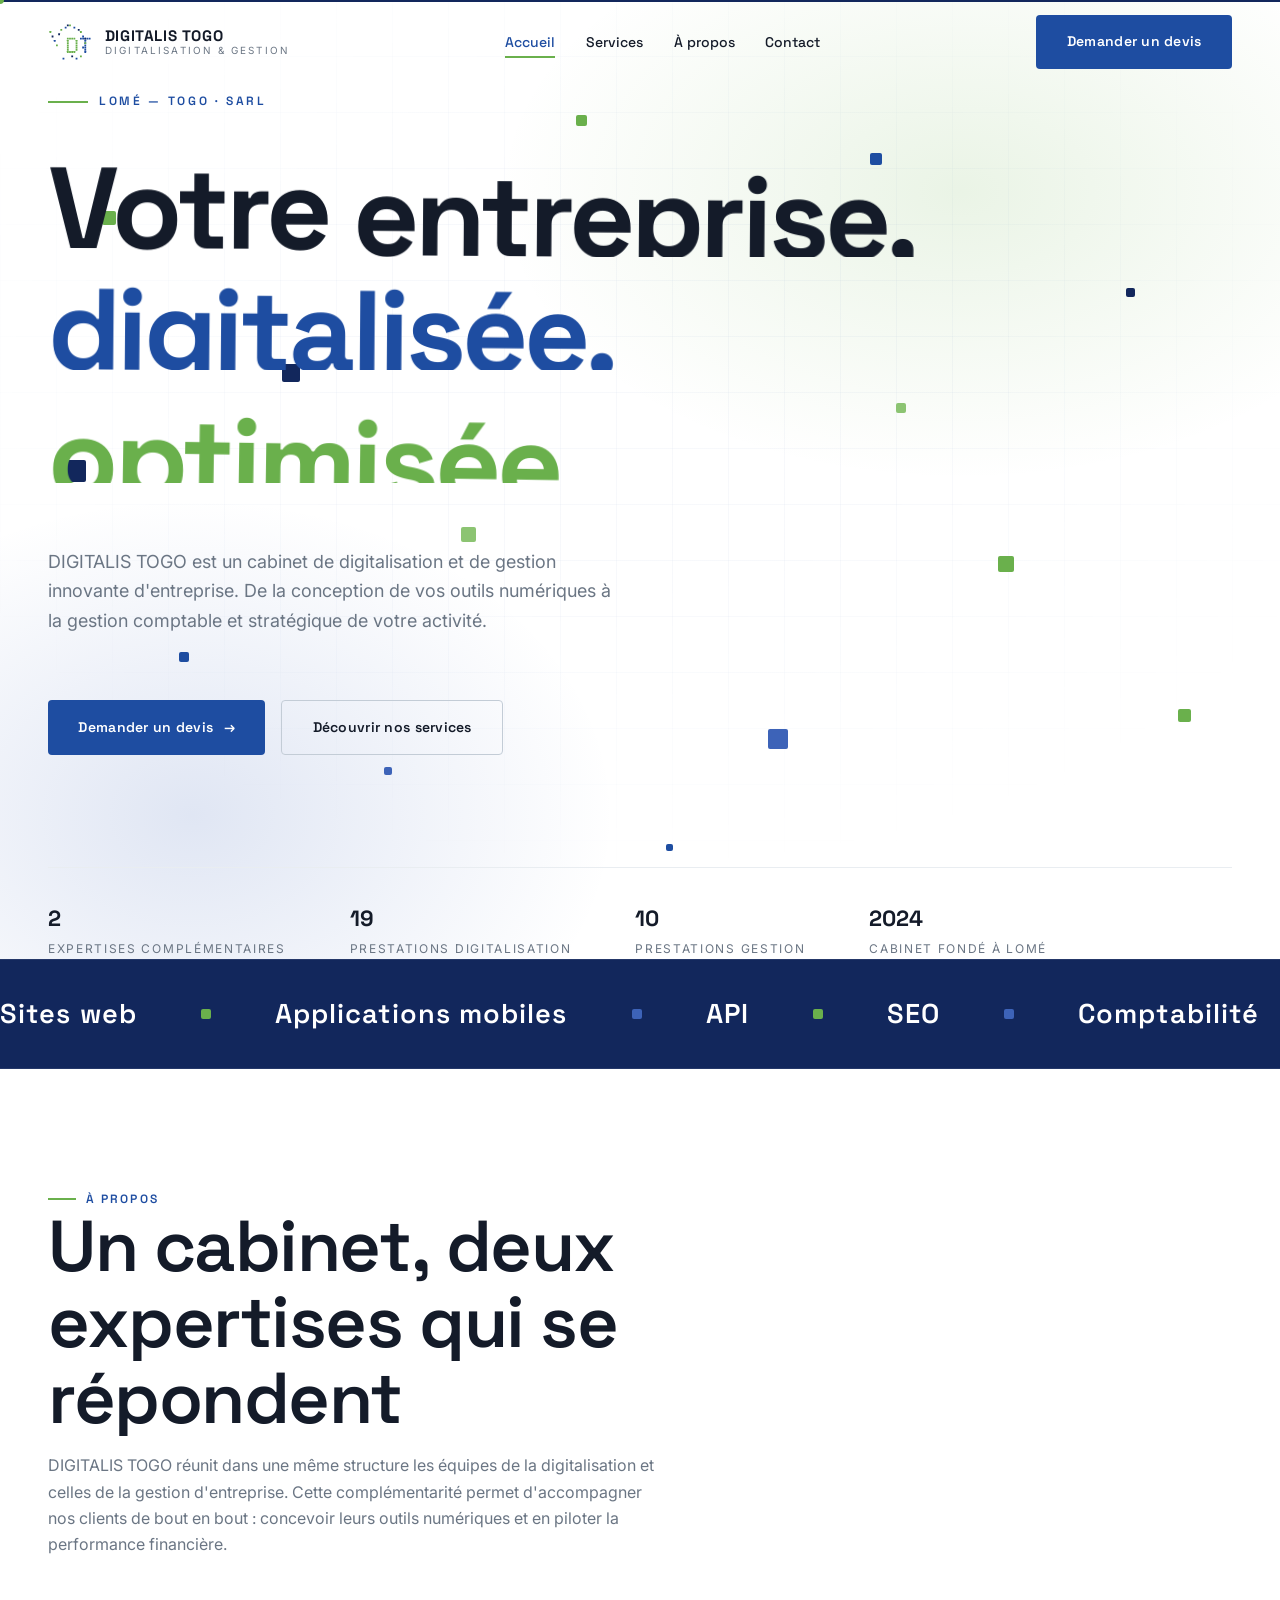
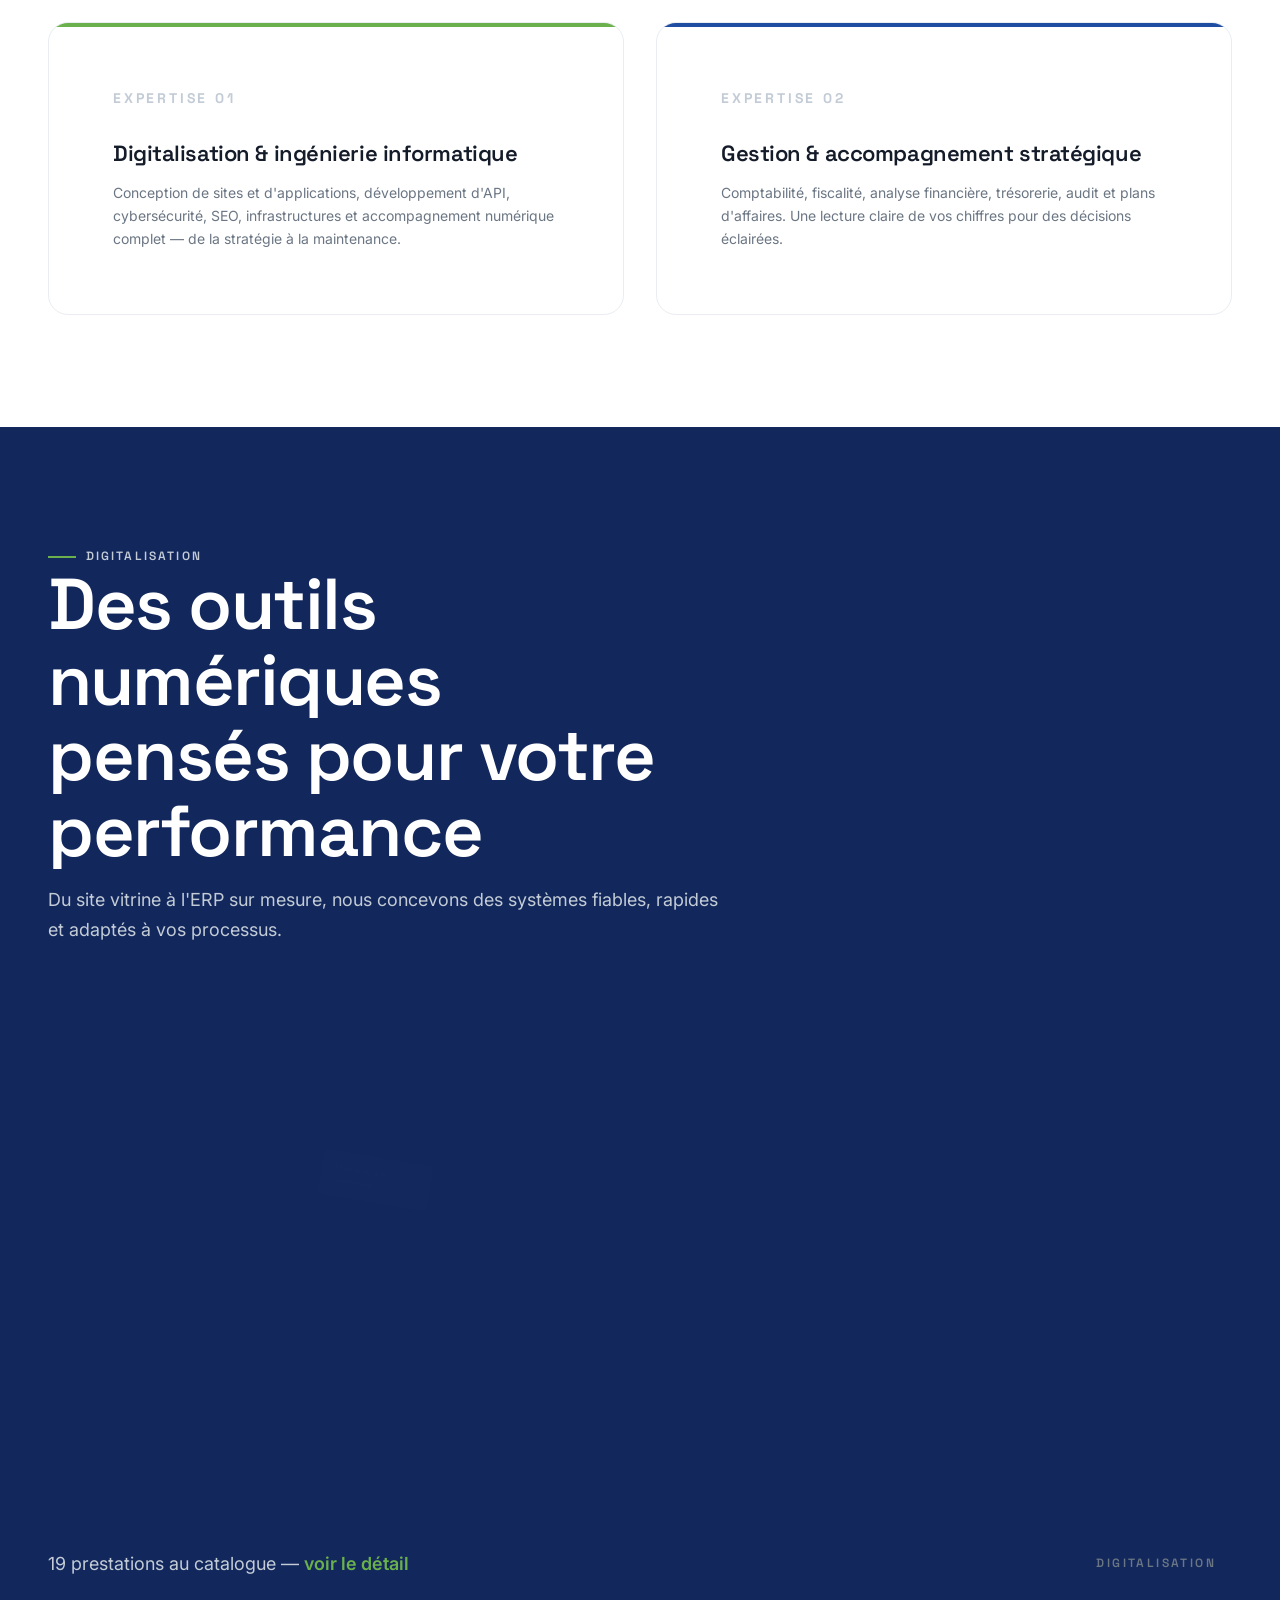
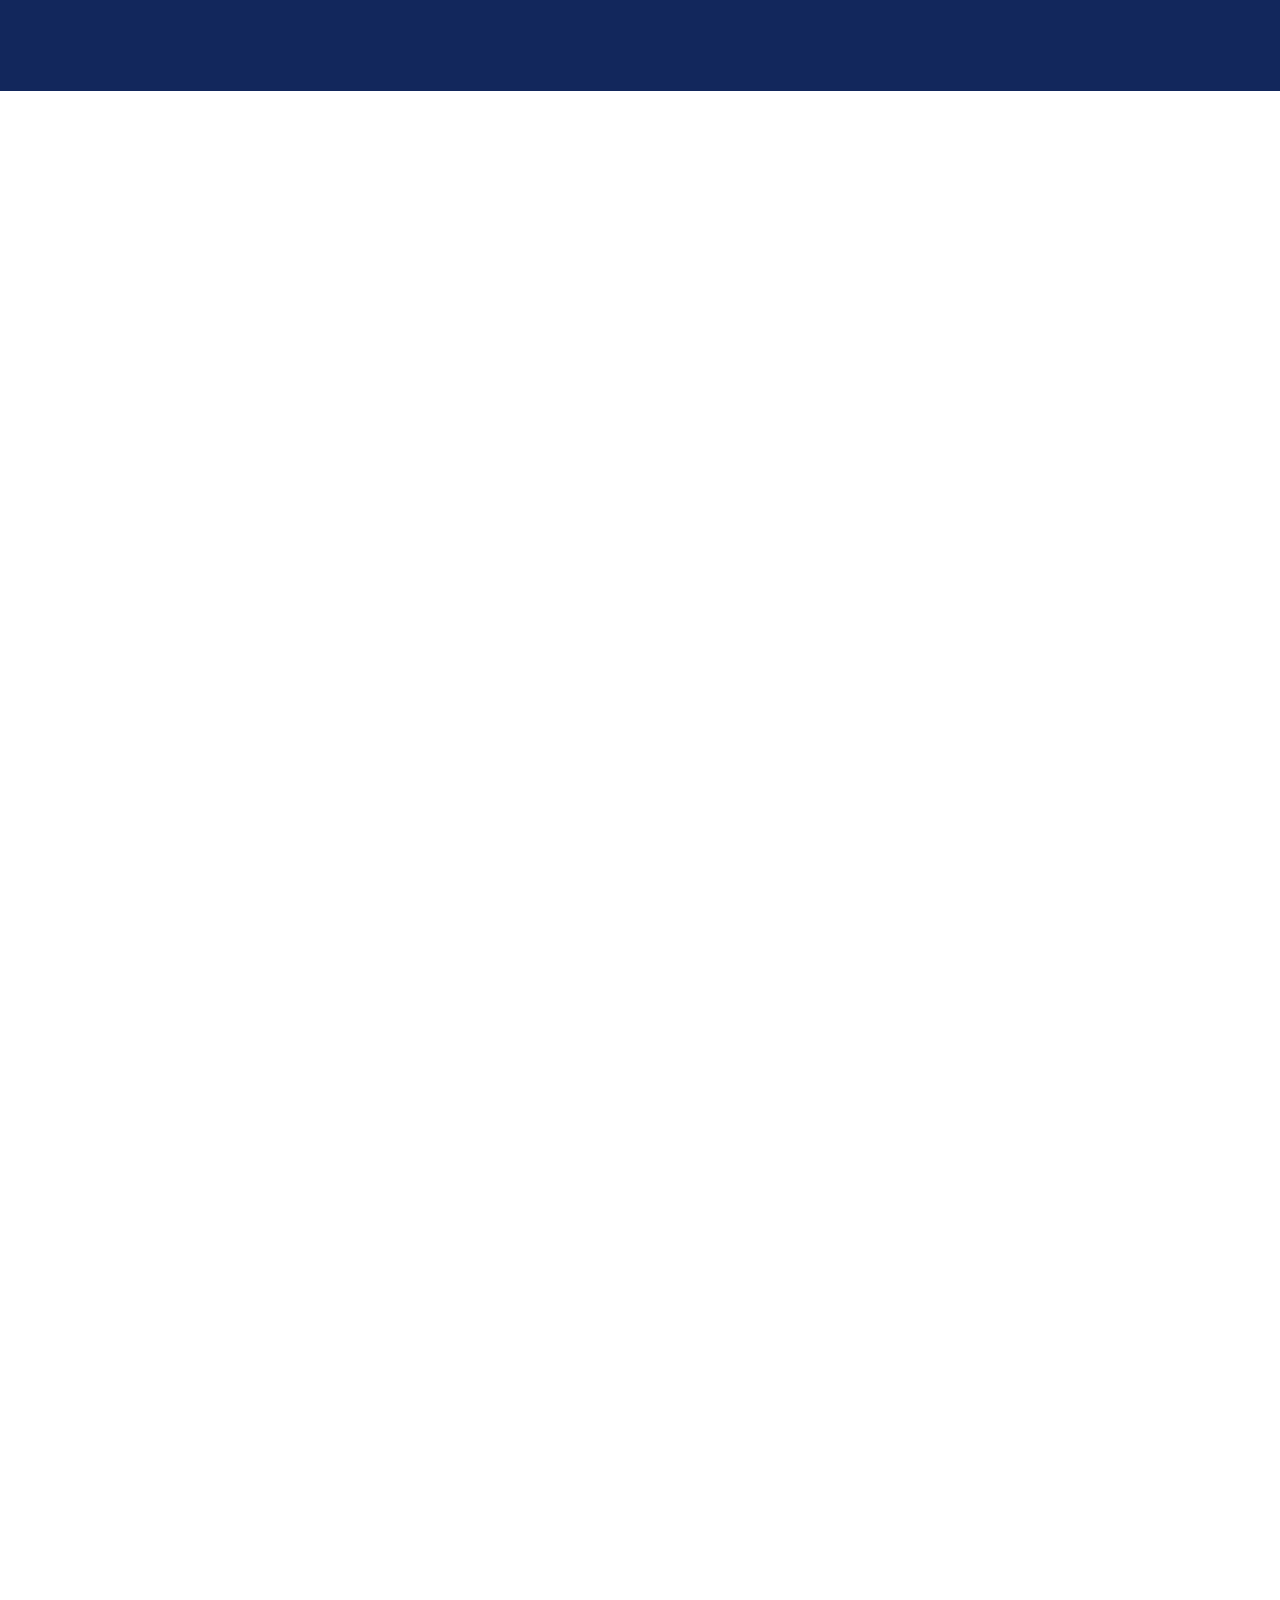
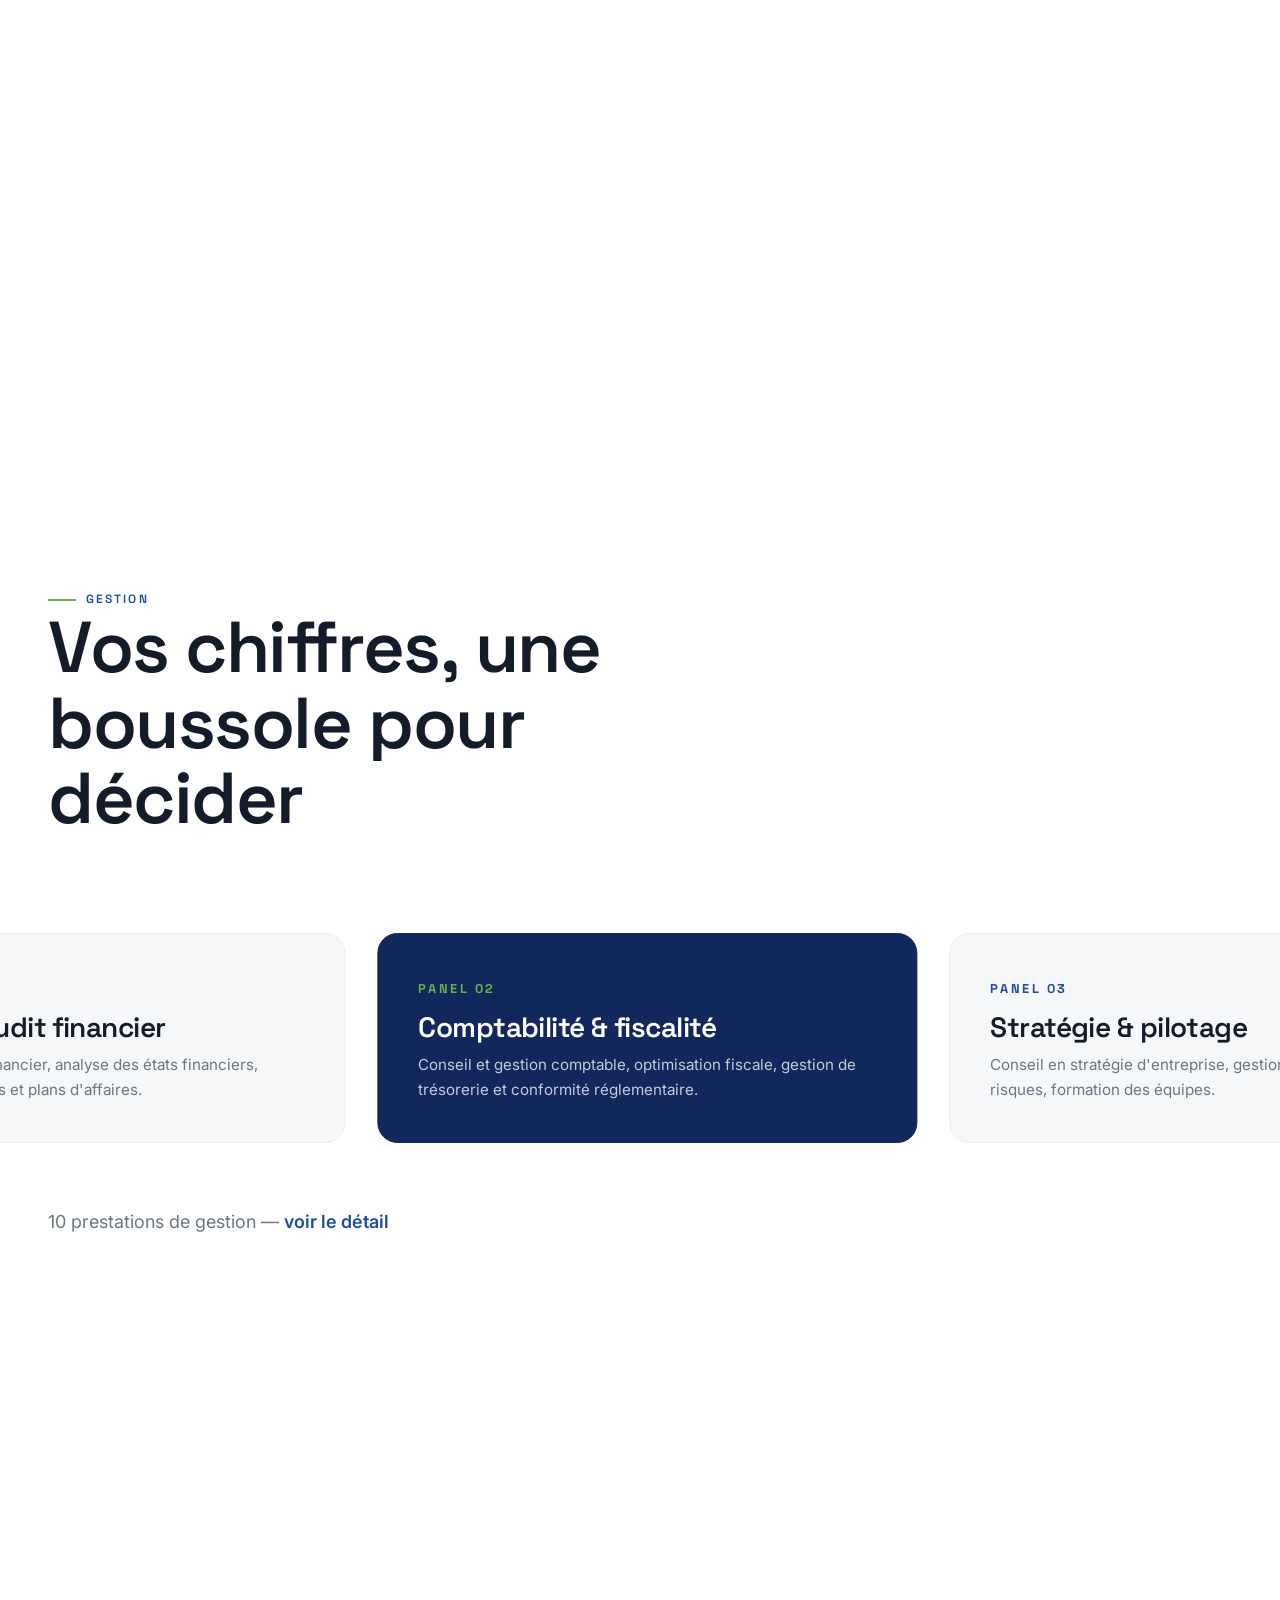
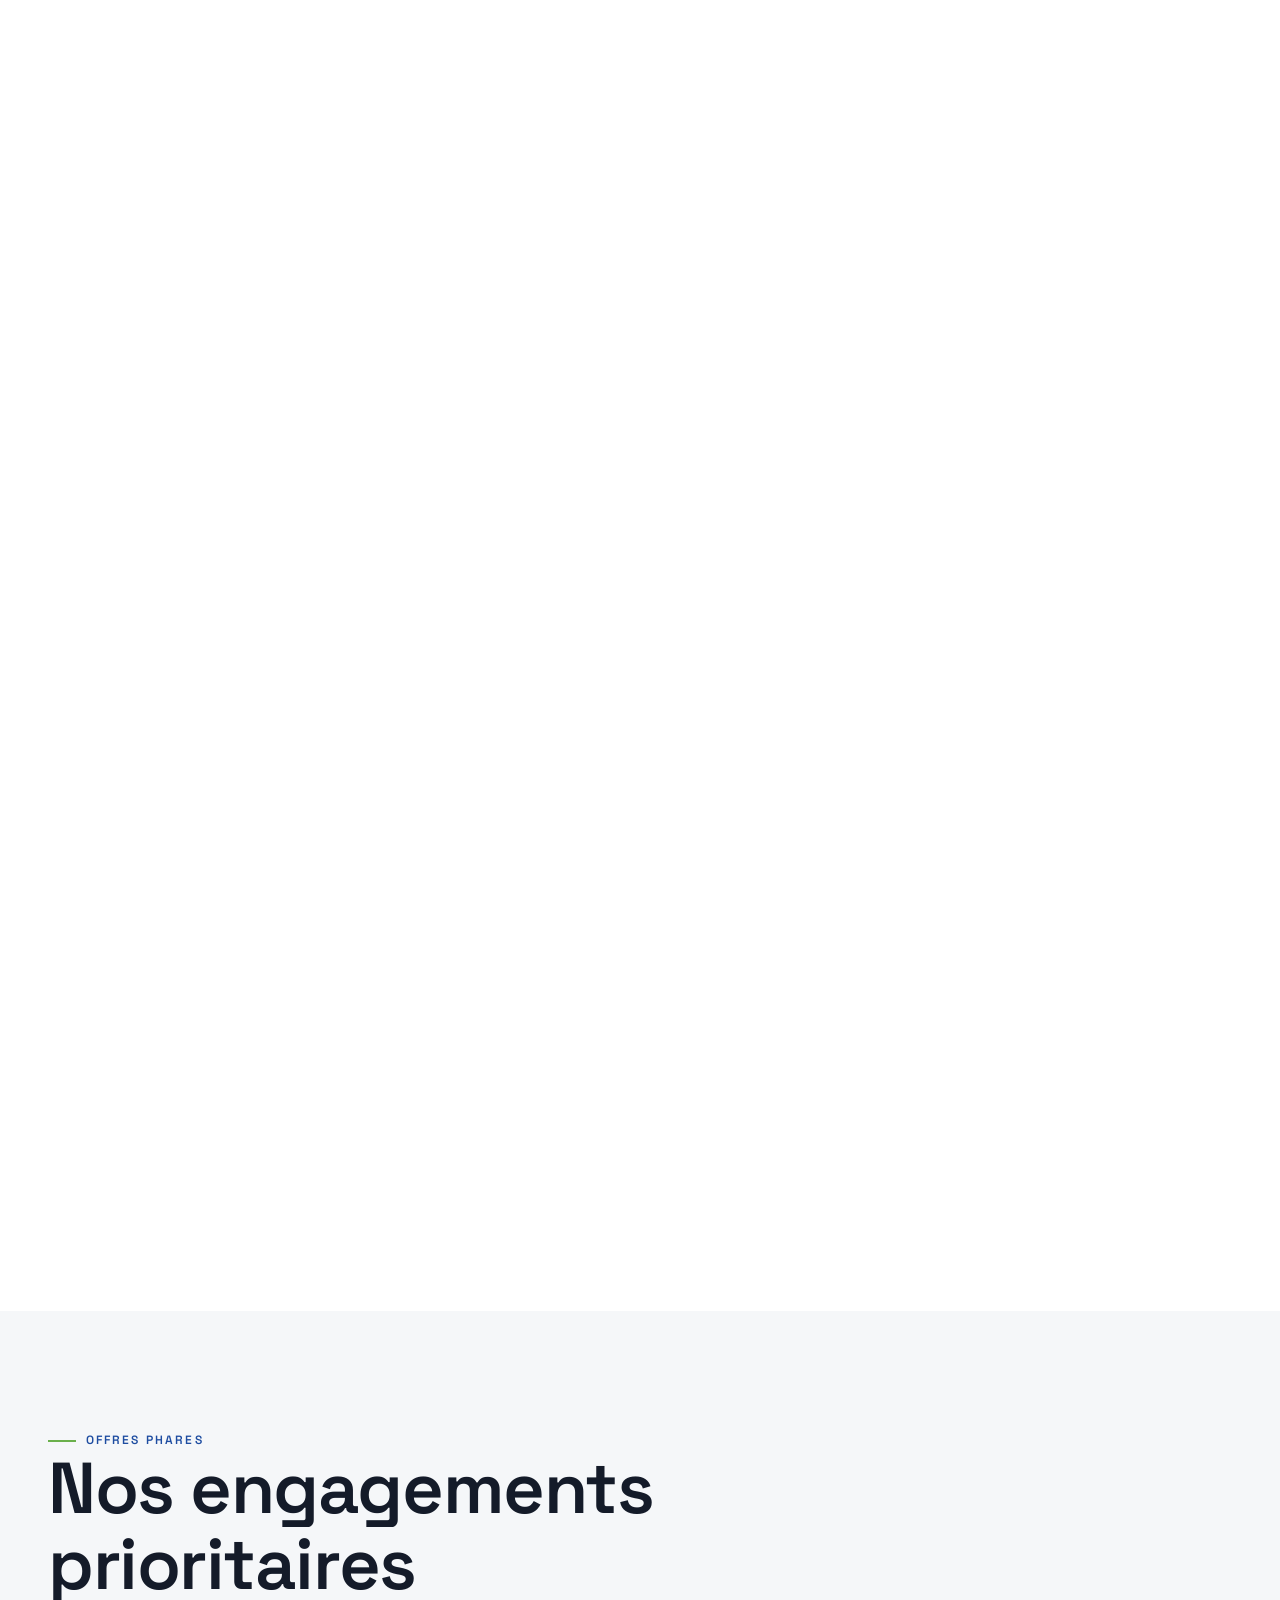
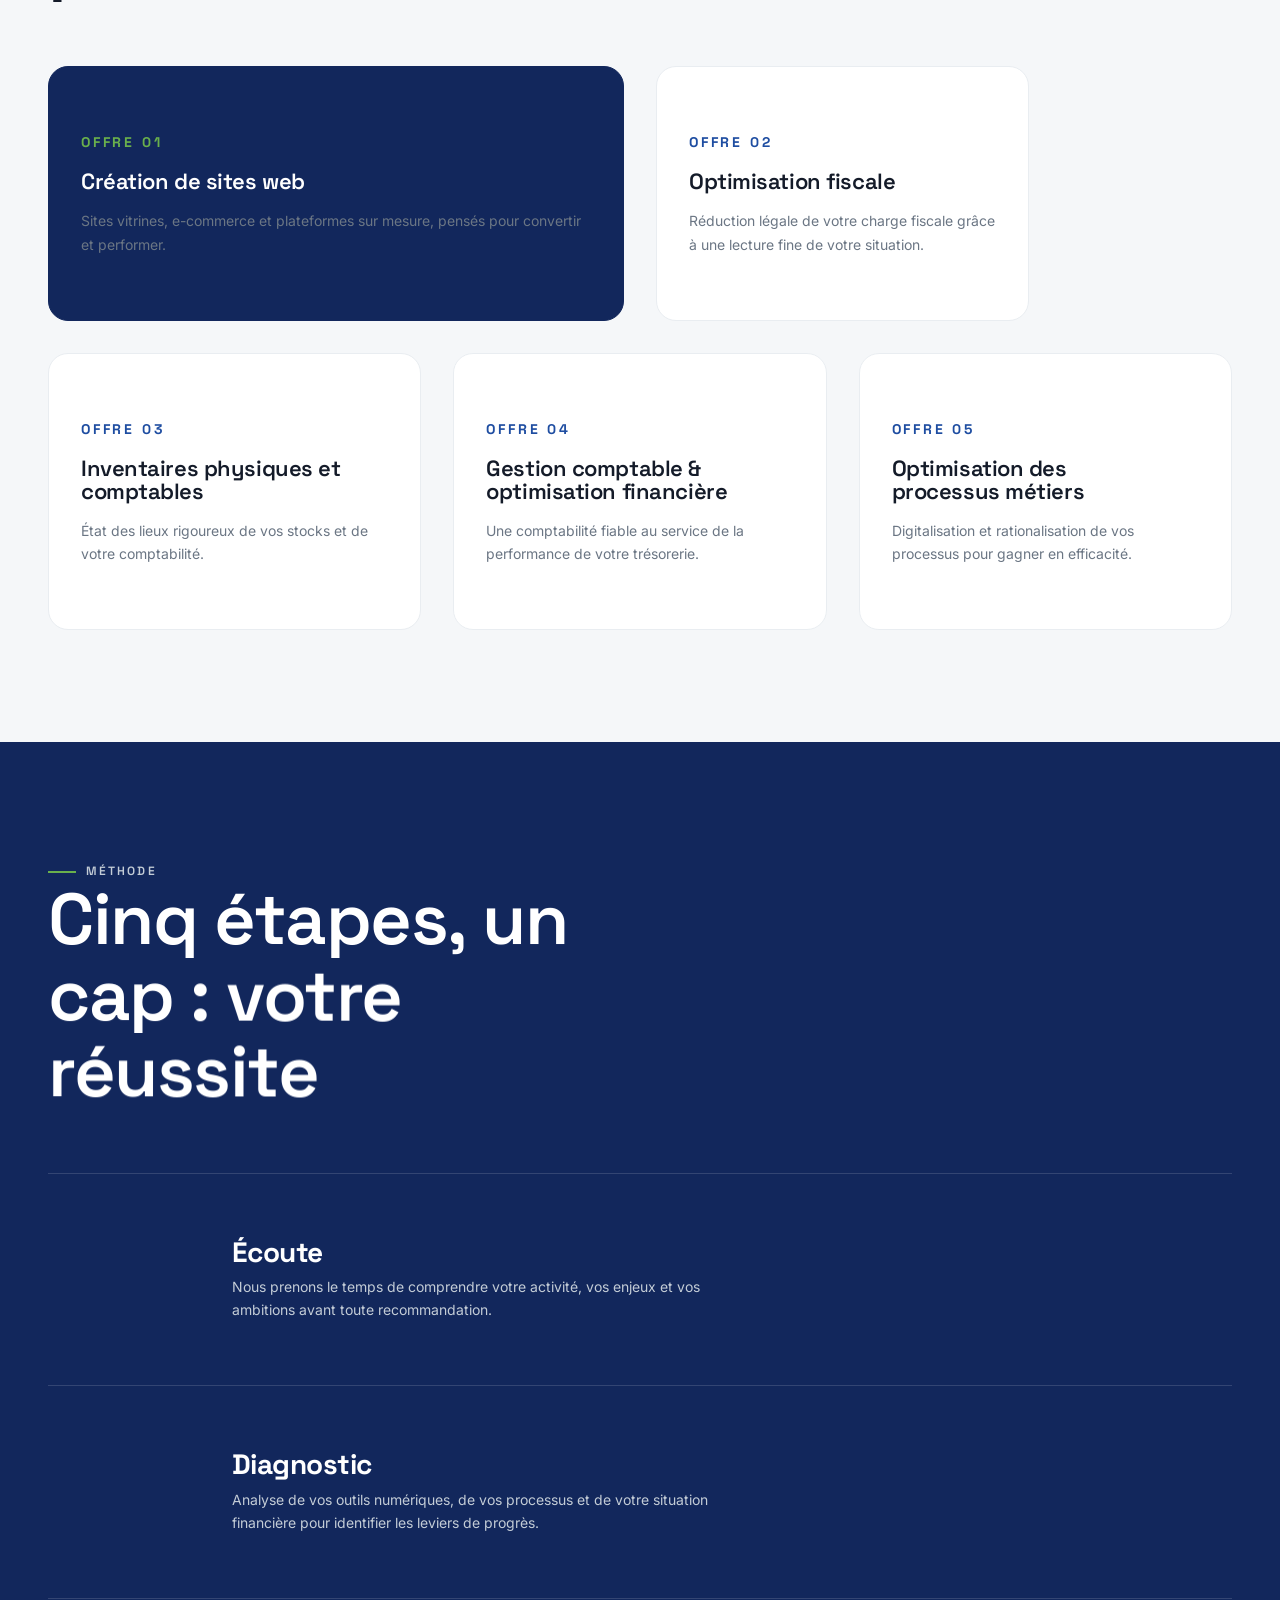
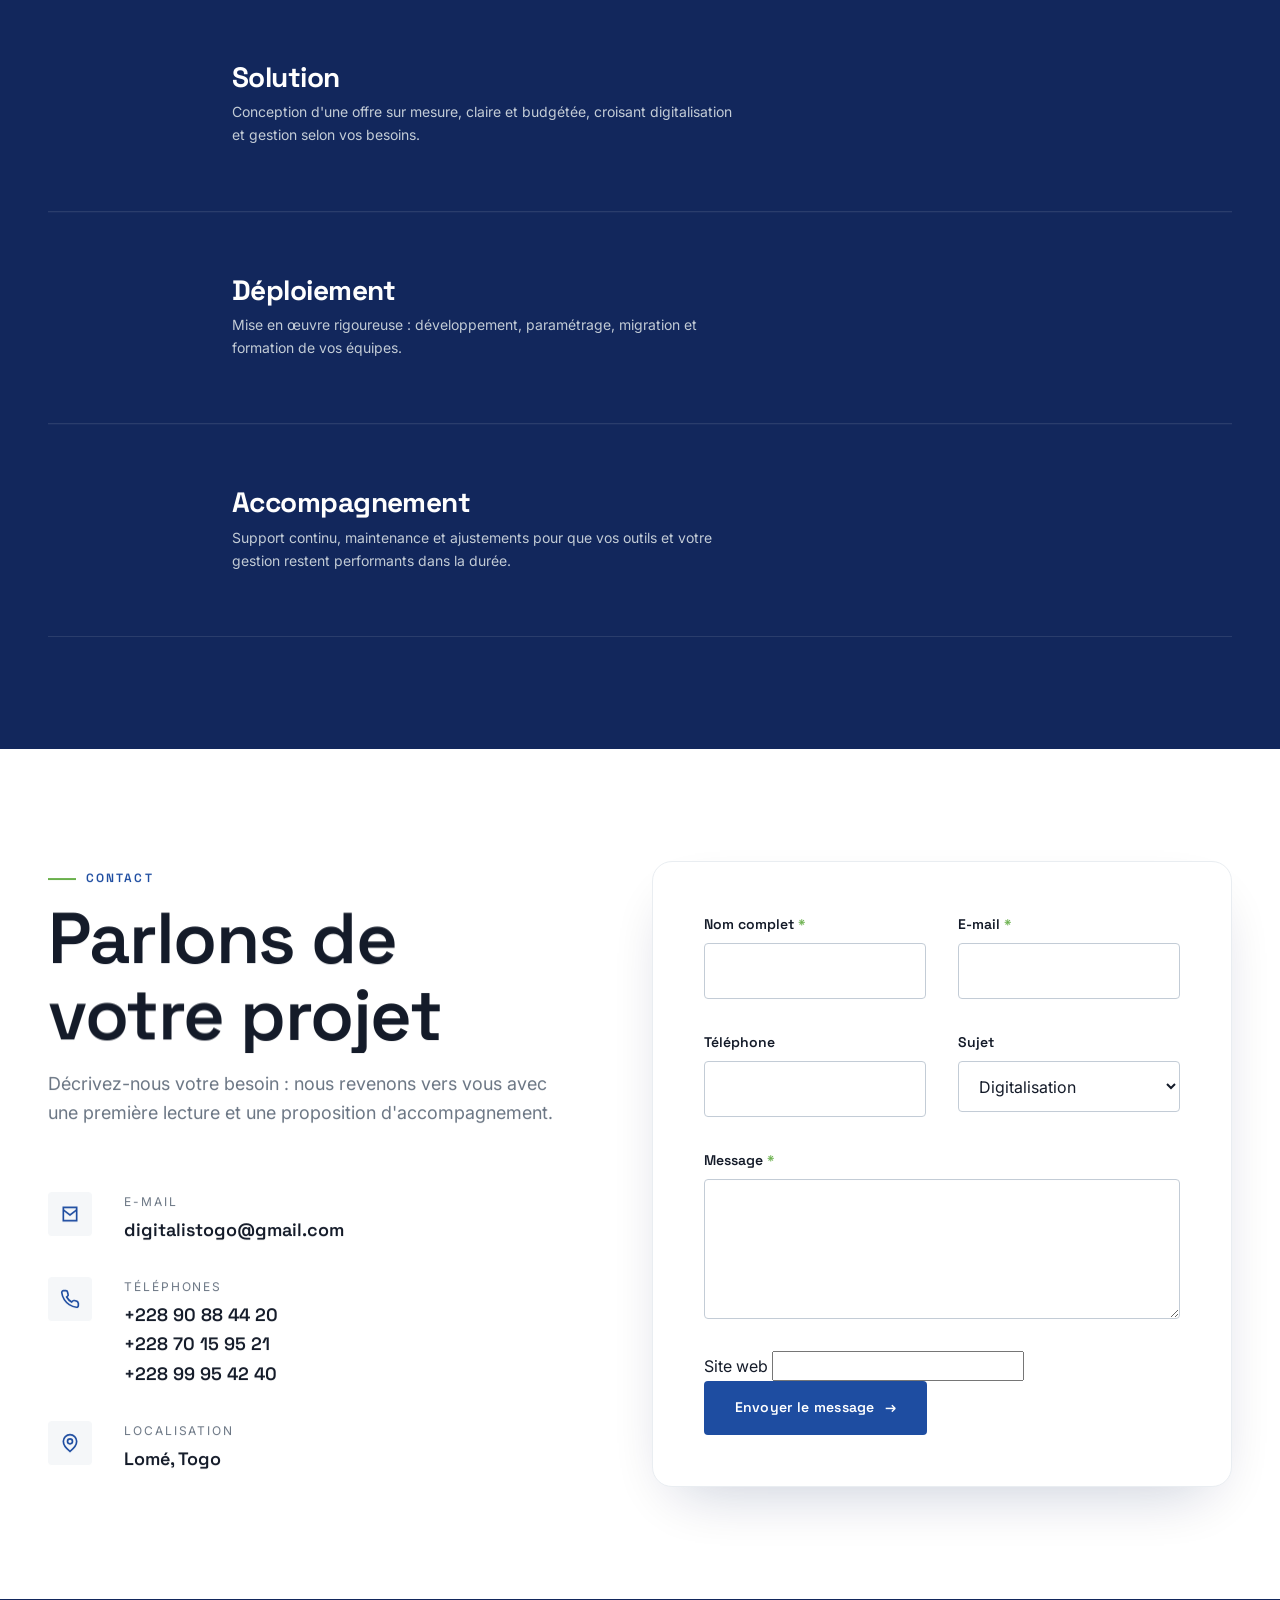
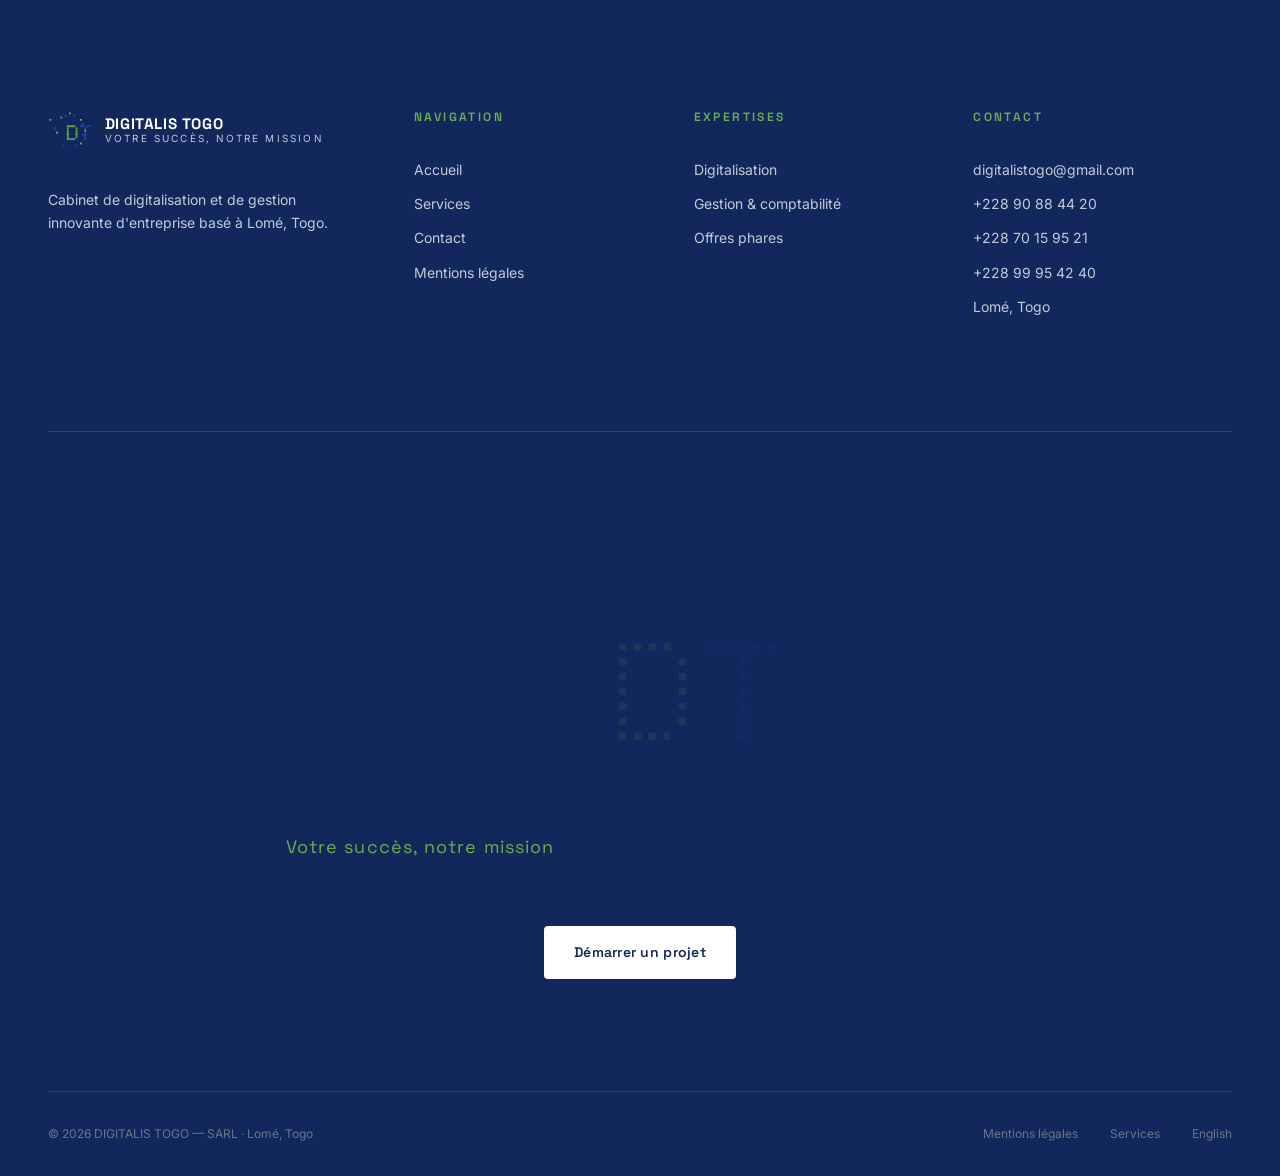
==== commit 63fd463f: "feat: créer les pages services et mentions légales" ====
--- a/index.html
+++ b/index.html
@@ -181,7 +181,7 @@
         </div>
         <div class="hero__meta">
           <div class="hero__meta-item"><strong>2</strong><span>Expertises complémentaires</span></div>
-          <div class="hero__meta-item"><strong>24+</strong><span>Prestations digitalisation</span></div>
+          <div class="hero__meta-item"><strong>19</strong><span>Prestations digitalisation</span></div>
           <div class="hero__meta-item"><strong>10</strong><span>Prestations gestion</span></div>
           <div class="hero__meta-item"><strong>2024</strong><span>Cabinet fondé à Lomé</span></div>
         </div>
@@ -282,7 +282,7 @@
 
       <div class="container">
         <div style="display:flex;justify-content:space-between;align-items:center;flex-wrap:wrap;gap:1rem;">
-          <p class="text-lead">18 prestations au catalogue — <a href="./services.html" style="color:var(--color-green);font-weight:600;">voir le détail</a></p>
+          <p class="text-lead">19 prestations au catalogue — <a href="./services.html" style="color:var(--color-green);font-weight:600;">voir le détail</a></p>
           <span class="divider-label" style="max-width:280px;">Digitalisation</span>
         </div>
       </div>
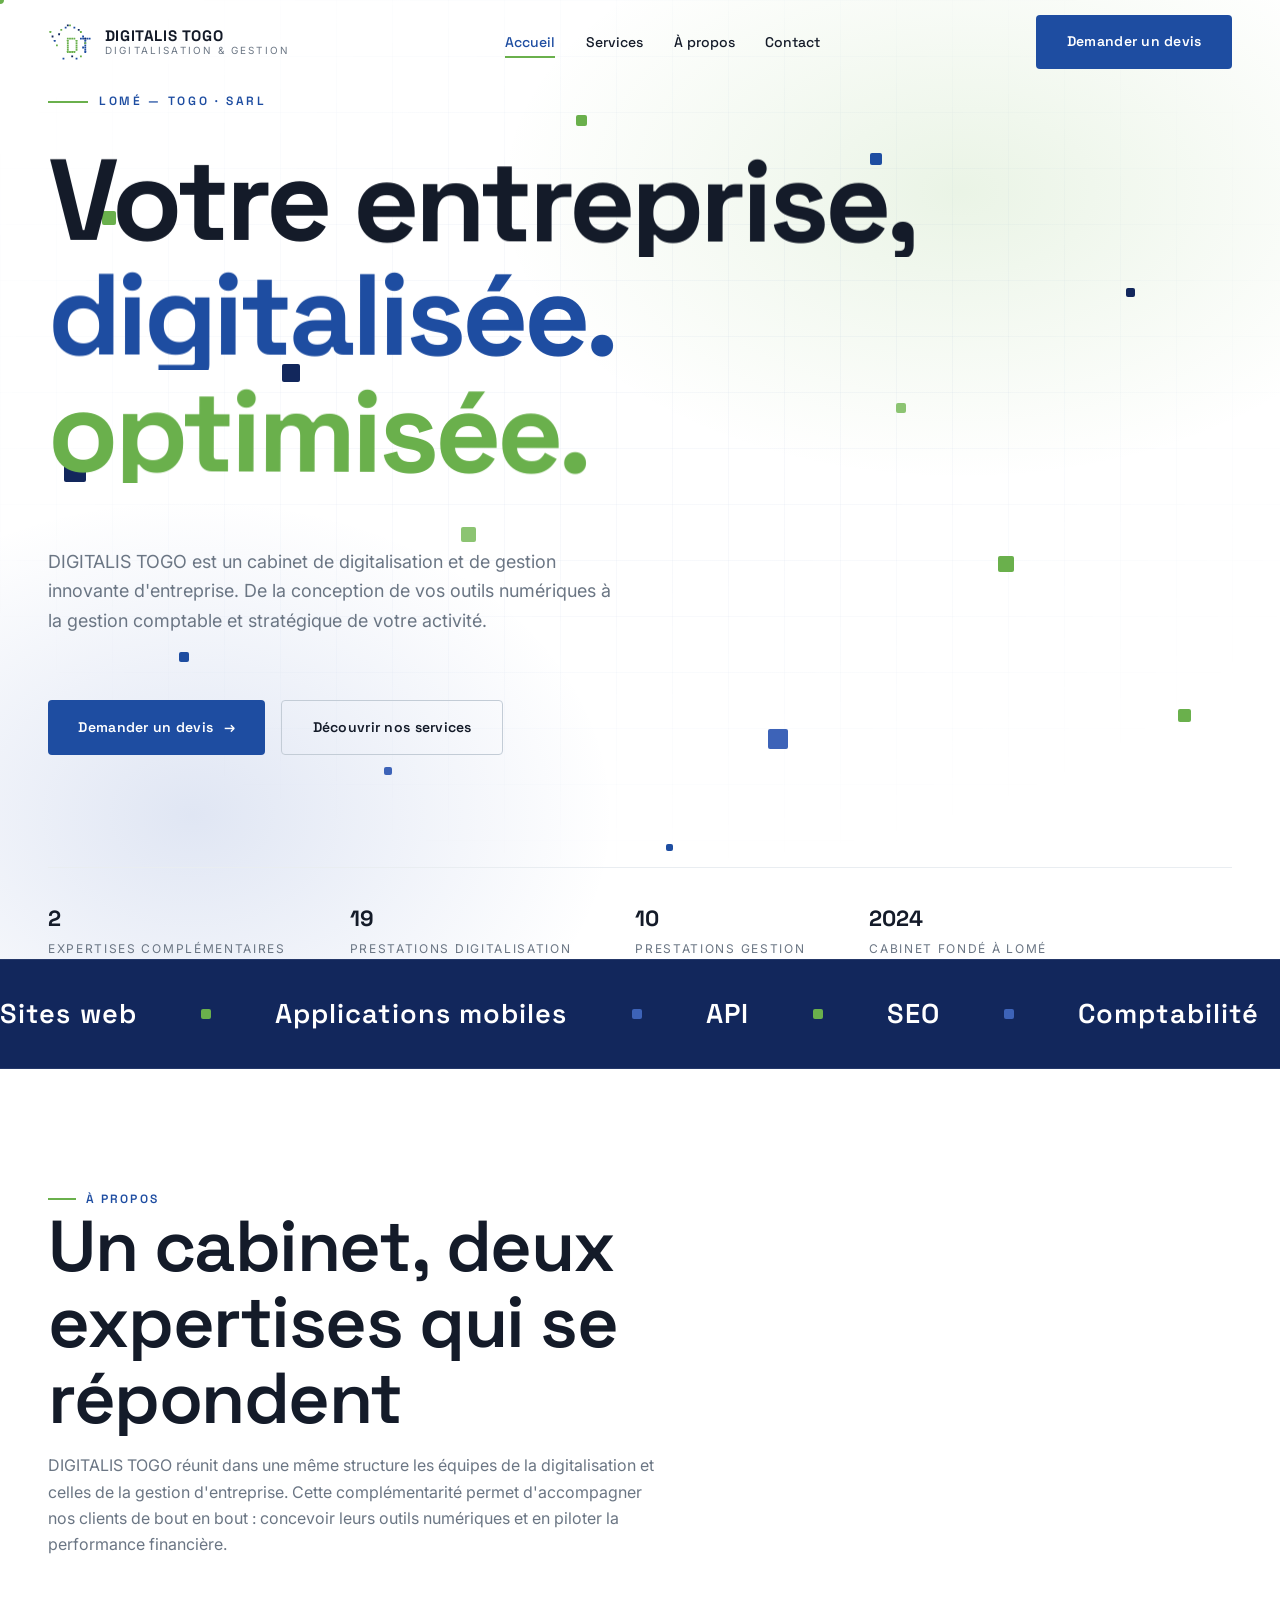
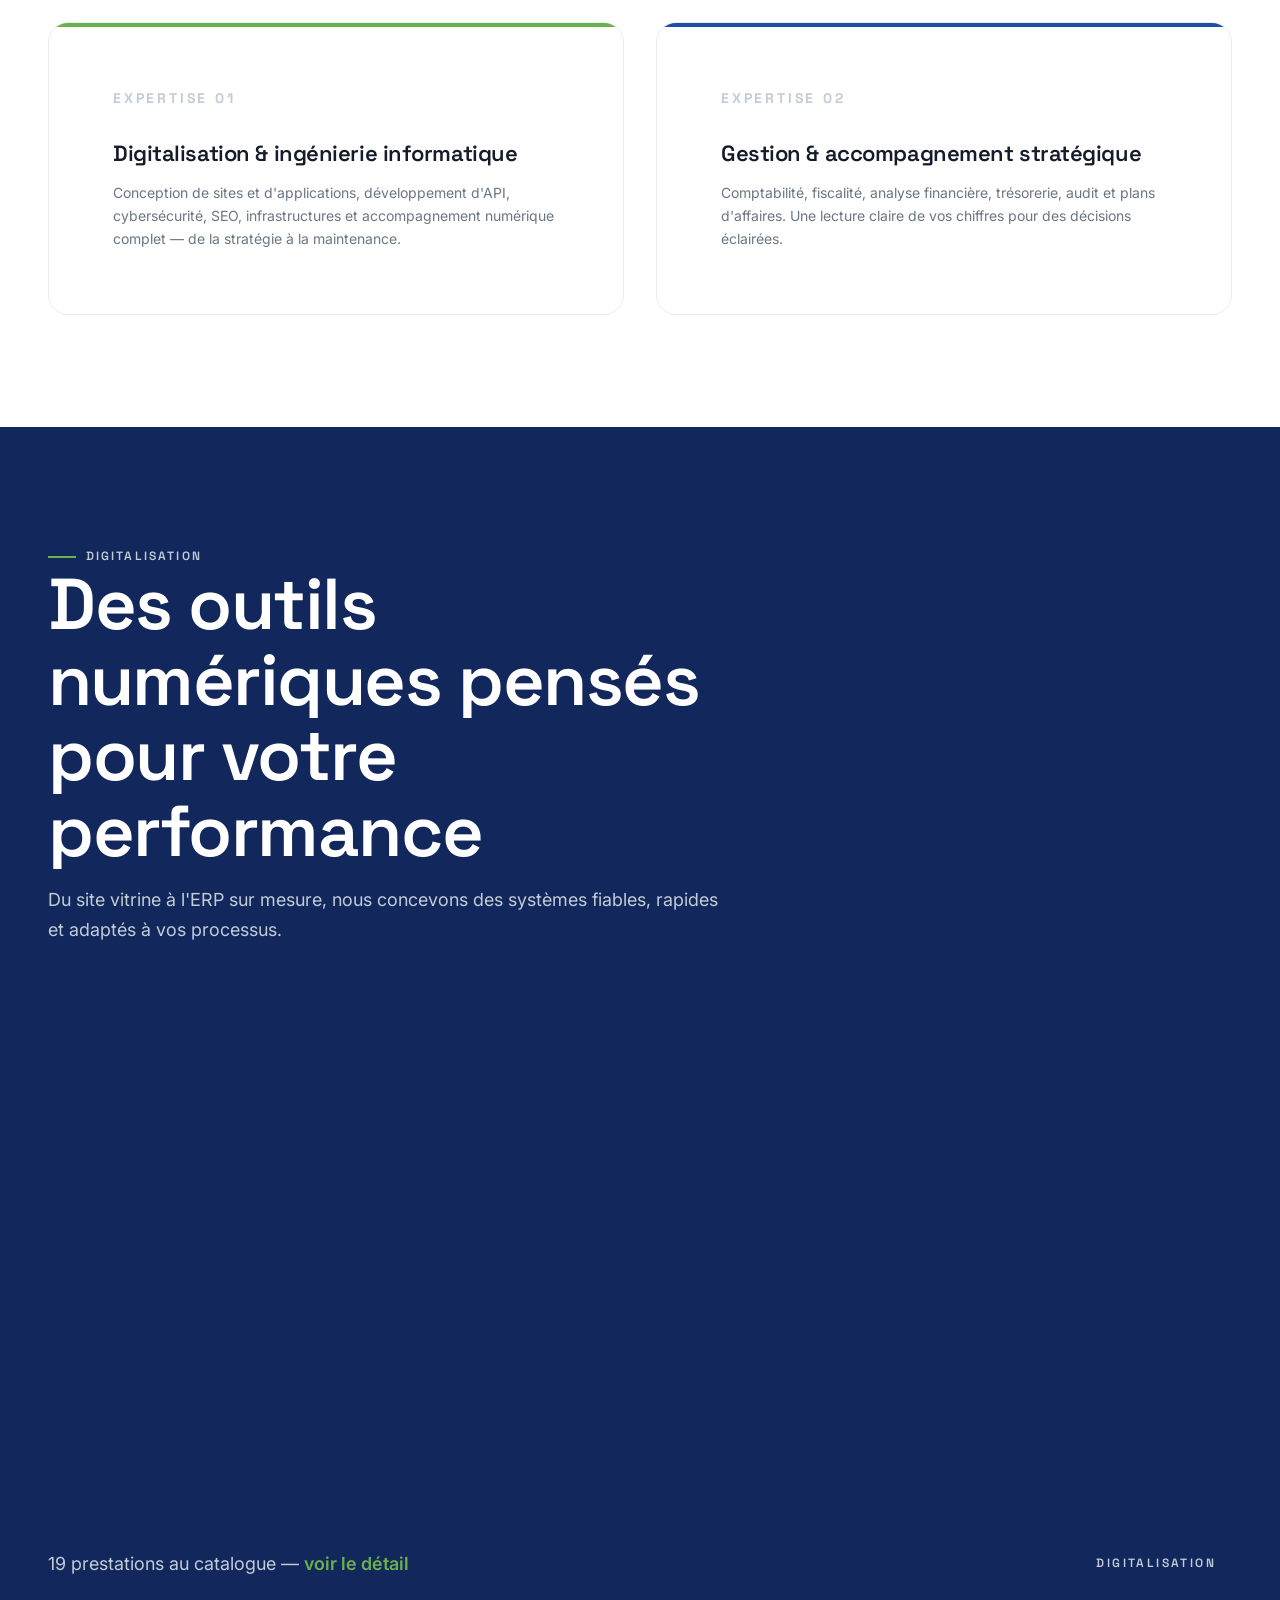
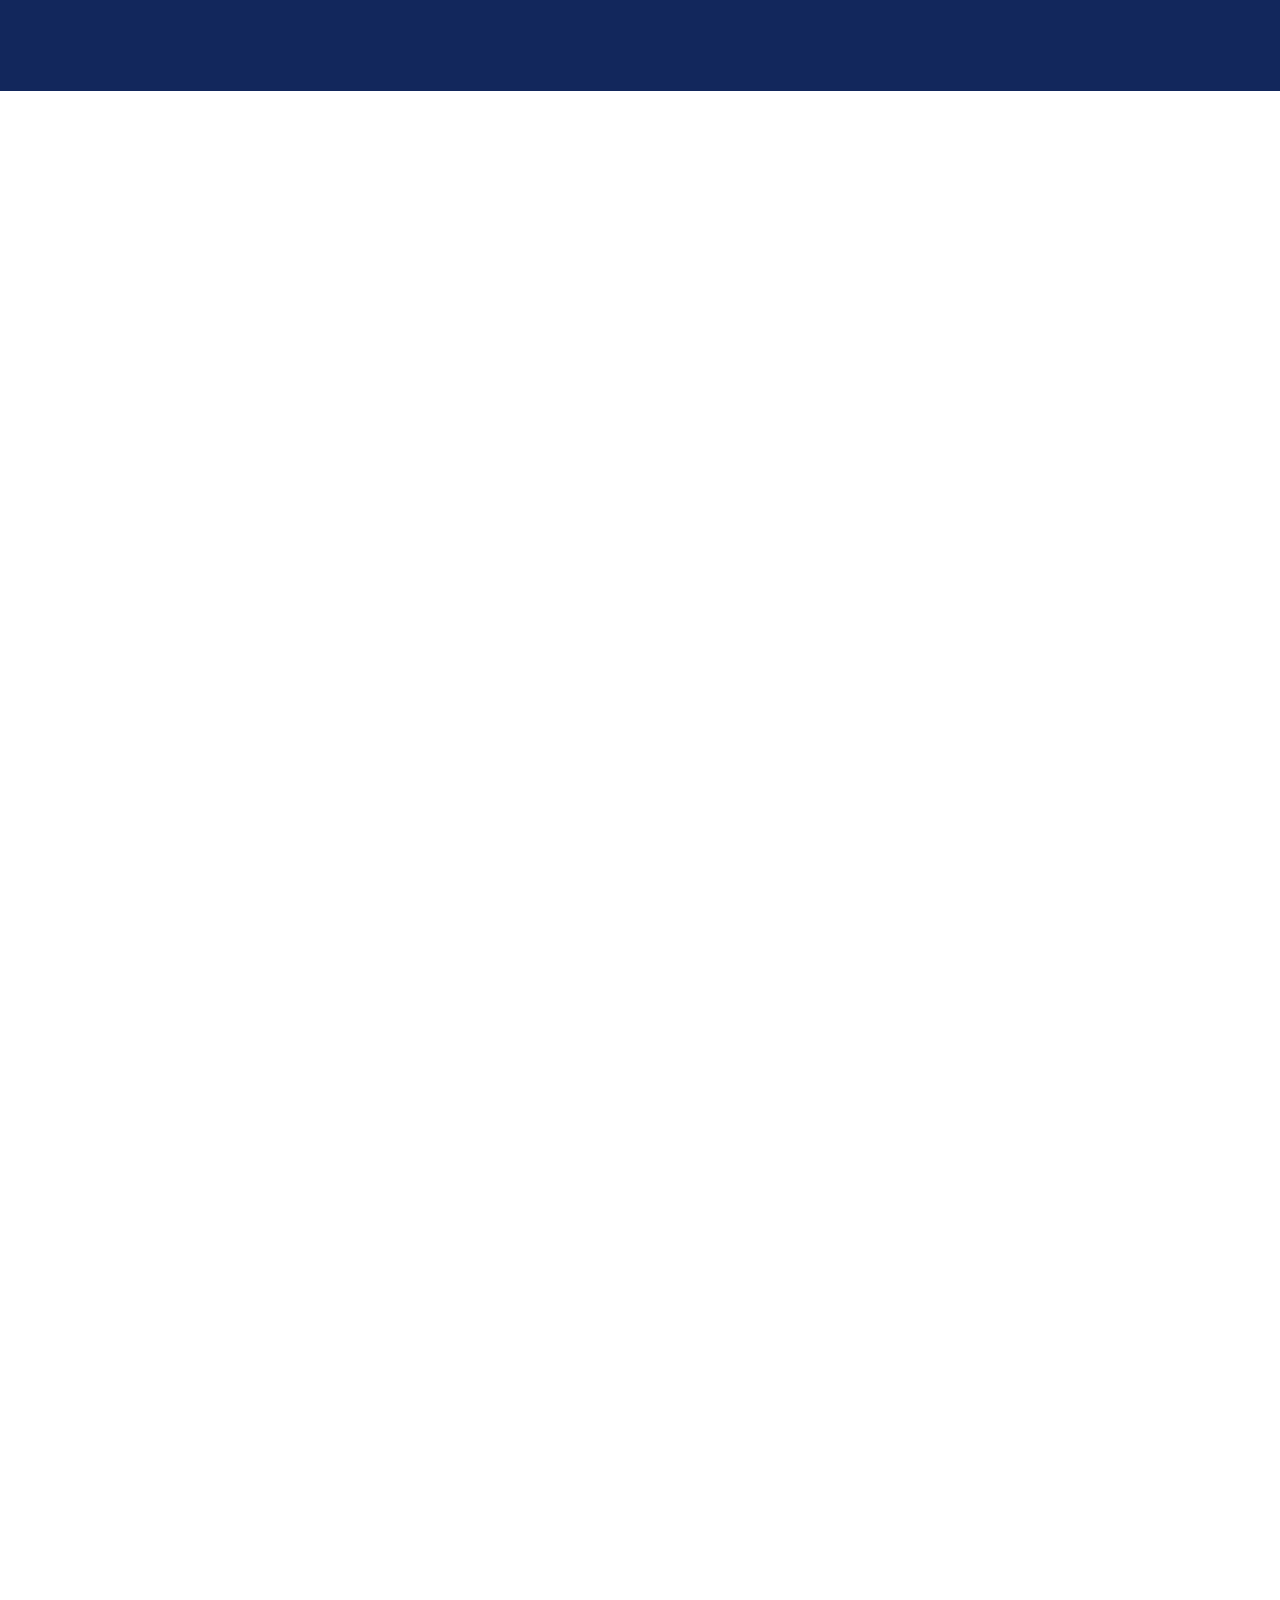
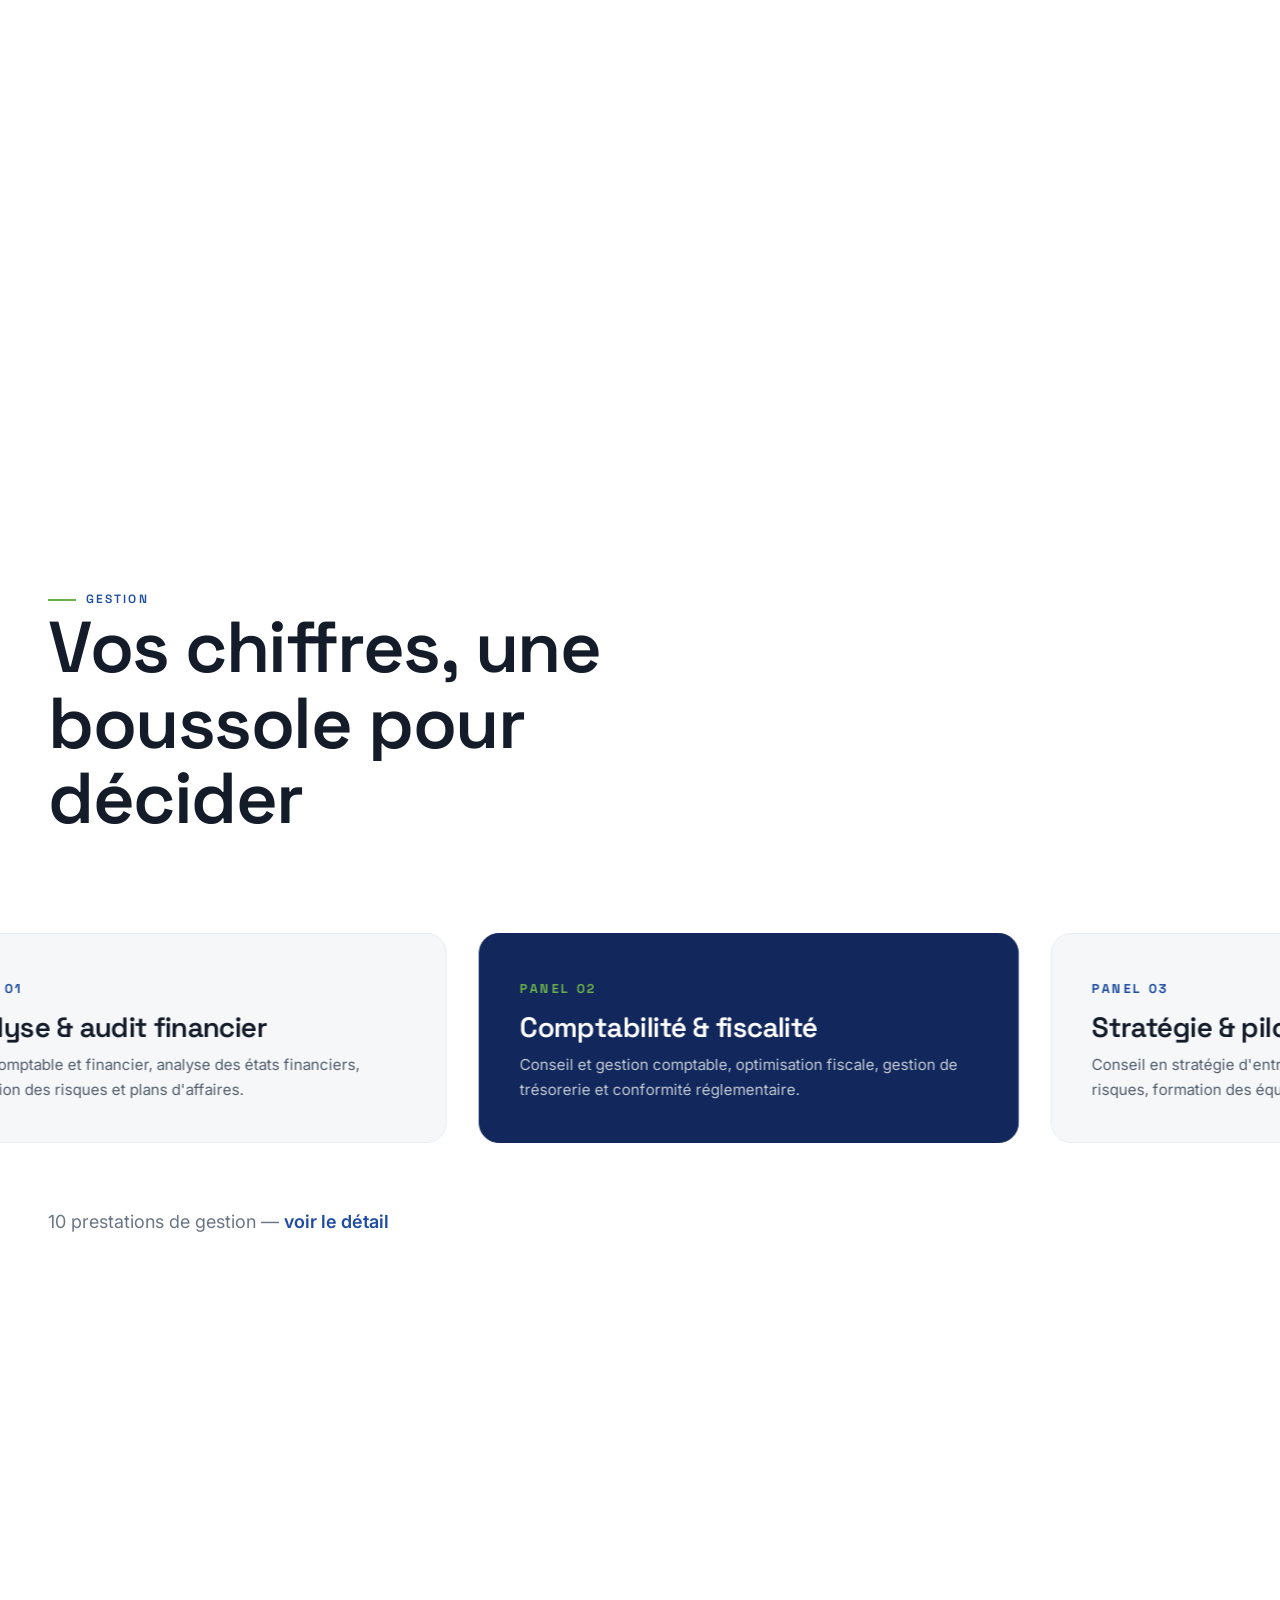
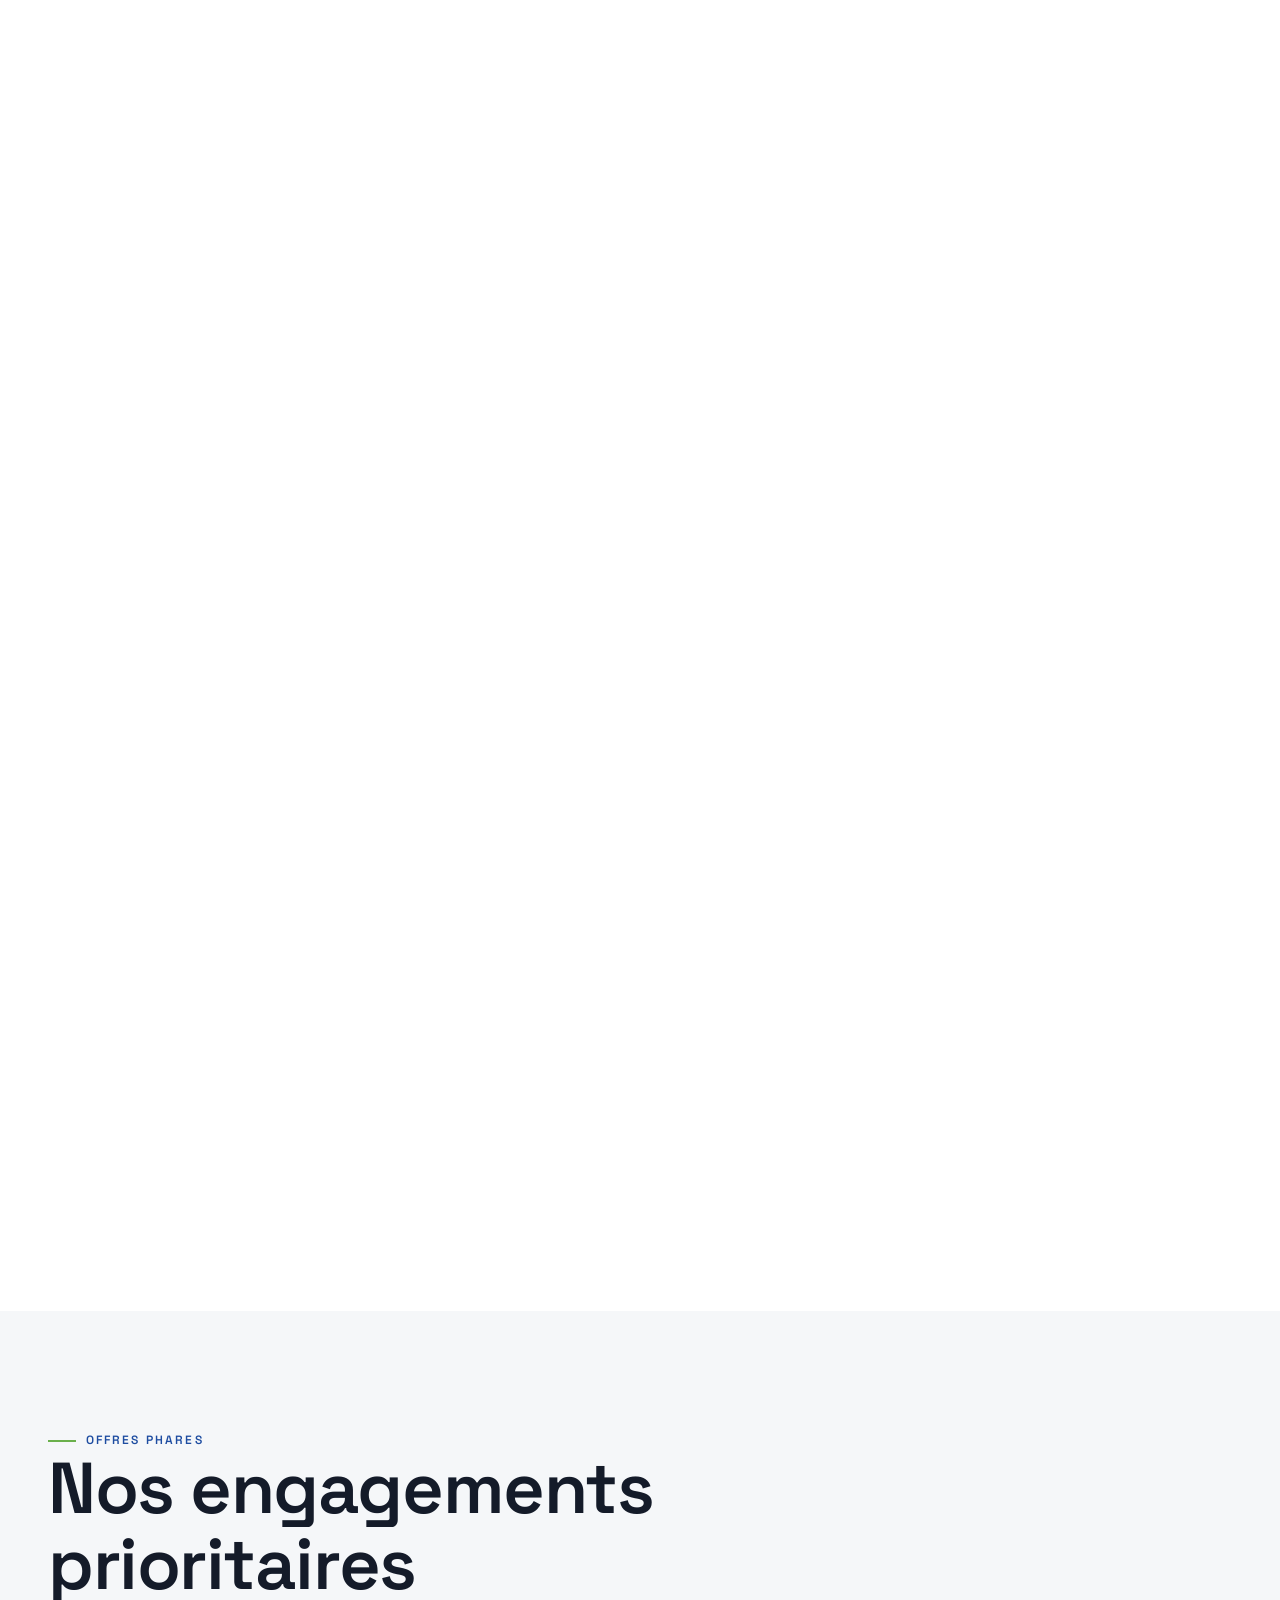
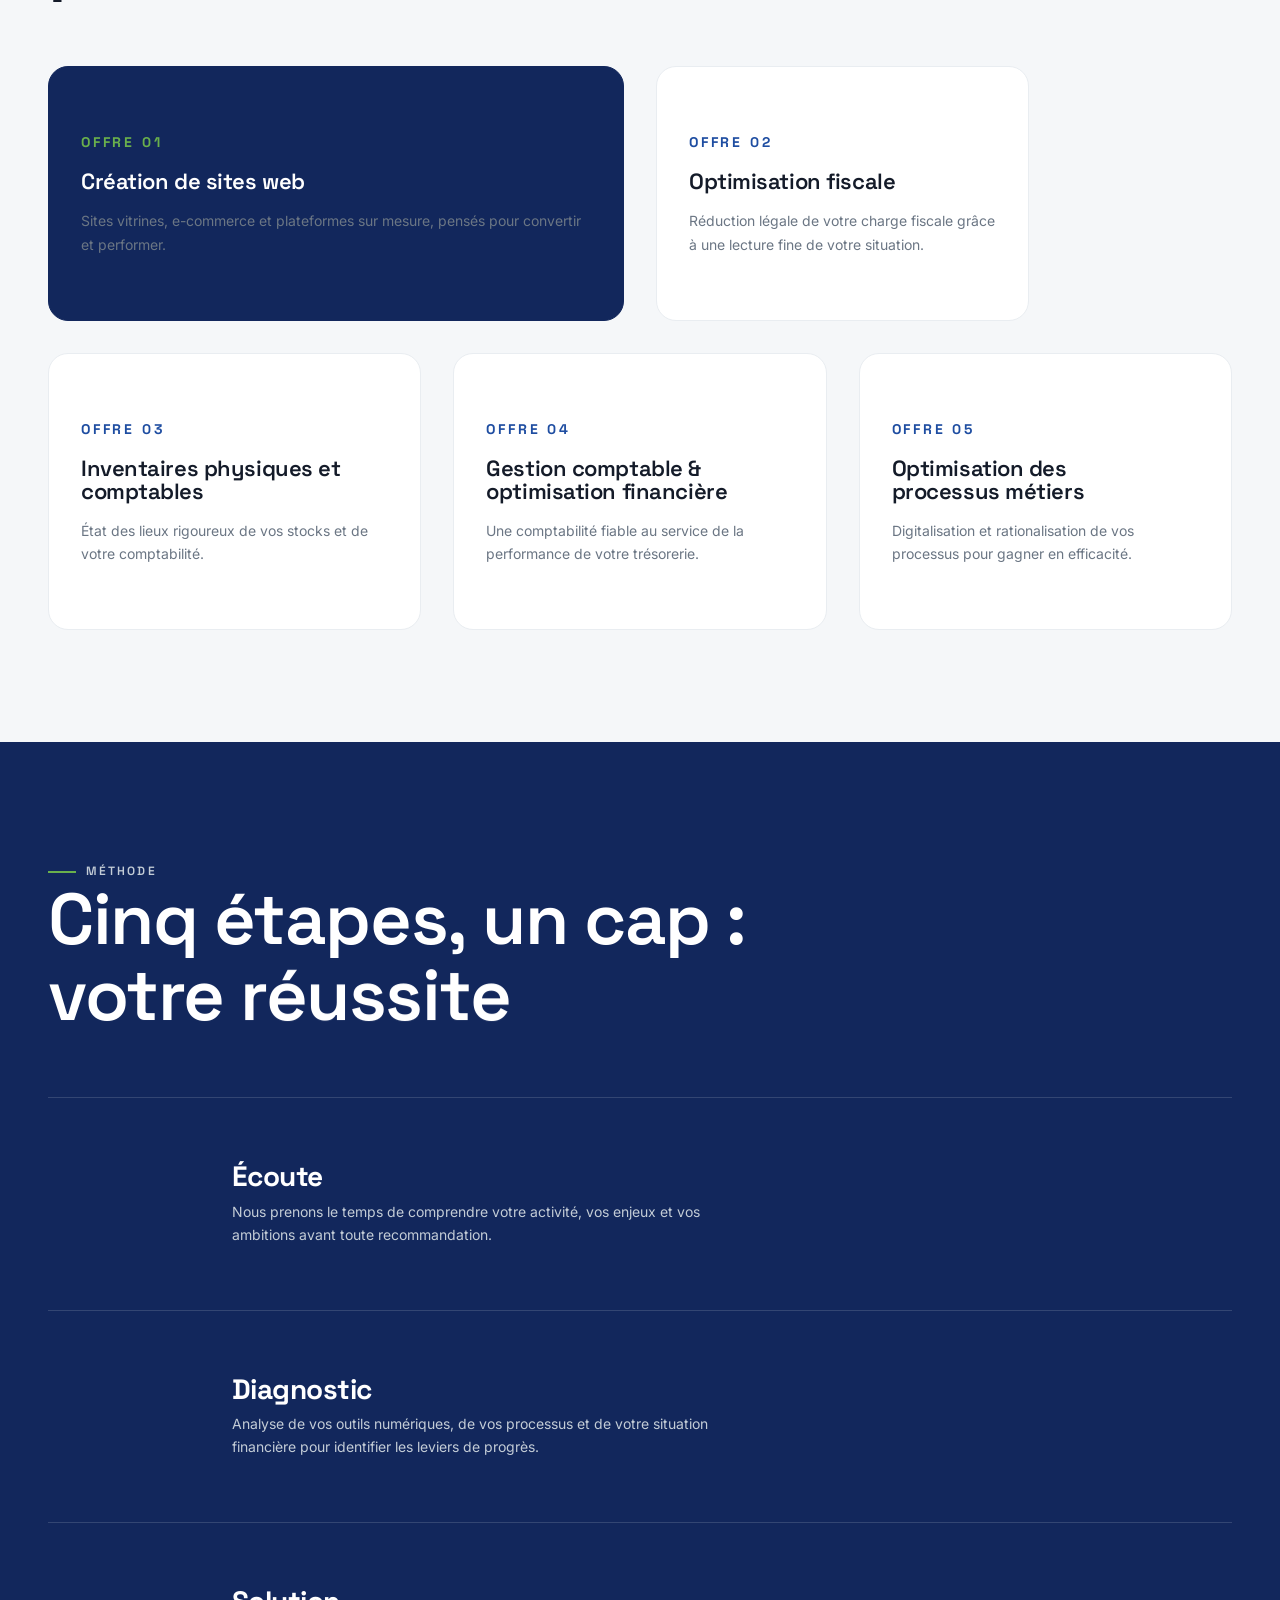
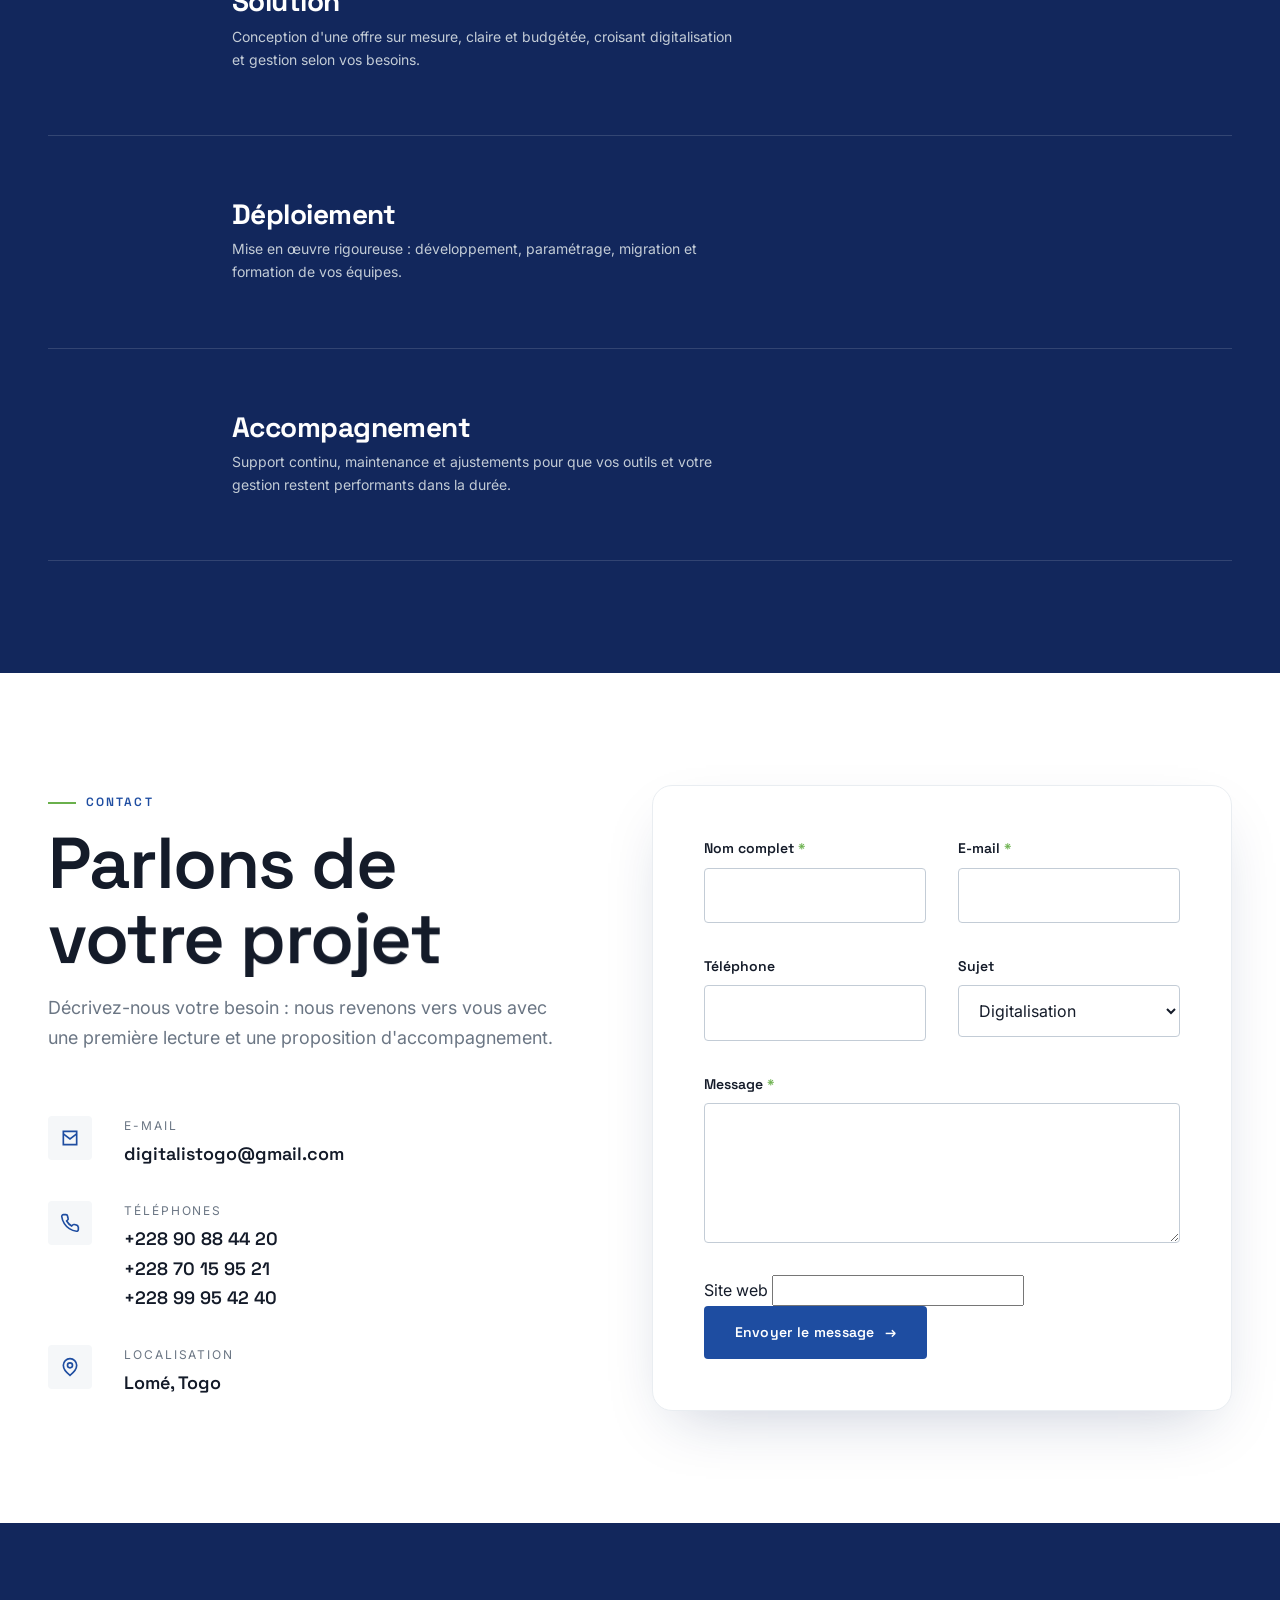
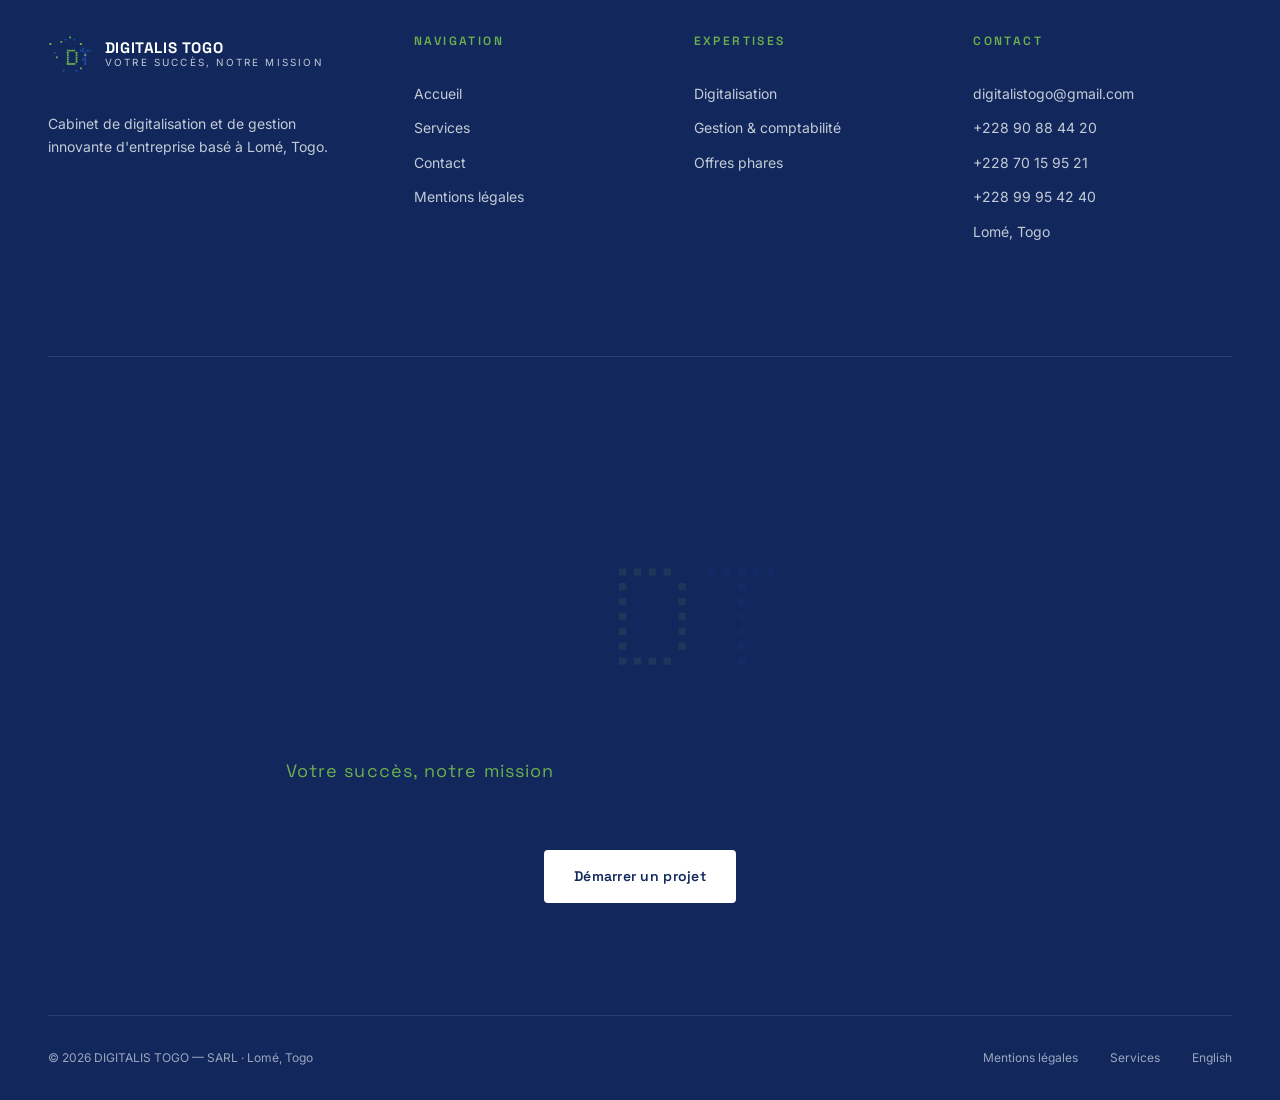
==== commit 24feaeac: "fix: corriger le contraste, la hiérarchie et le seo technique" ====
--- a/index.html
+++ b/index.html
@@ -6,10 +6,10 @@
   <title>DIGITALIS TOGO — Cabinet de digitalisation et de gestion innovante | Lomé</title>
   <meta name="description" content="DIGITALIS TOGO, cabinet à Lomé spécialisé en digitalisation et gestion innovante d'entreprise : sites web, applications, comptabilité, fiscalité et stratégie.">
   <meta name="theme-color" content="#12275c">
-  <link rel="canonical" href="./">
-  <link rel="alternate" hreflang="fr" href="./">
-  <link rel="alternate" hreflang="en" href="./en/">
-  <link rel="alternate" hreflang="x-default" href="./">
+  <link rel="canonical" href="https://digitalis-togo.com/">
+  <link rel="alternate" hreflang="fr" href="https://digitalis-togo.com/">
+  <link rel="alternate" hreflang="en" href="https://digitalis-togo.com/en/">
+  <link rel="alternate" hreflang="x-default" href="https://digitalis-togo.com/">
 
   <!-- Open Graph -->
   <meta property="og:type" content="website">
@@ -17,7 +17,7 @@
   <meta property="og:site_name" content="DIGITALIS TOGO">
   <meta property="og:title" content="DIGITALIS TOGO — Votre succès, notre mission">
   <meta property="og:description" content="Cabinet de digitalisation et de gestion innovante d'entreprise à Lomé, Togo.">
-  <meta property="og:url" content="./">
+  <meta property="og:url" content="https://digitalis-togo.com/">
   <meta property="og:image" content="./assets/images/og-cover.png">
 
   <!-- Favicon -->
@@ -100,7 +100,7 @@
   <!-- ===== Header ===== -->
   <header class="site-header">
     <div class="container site-header__inner">
-      <a class="brand" href="./" aria-label="DIGITALIS TOGO — accueil">
+      <a class="brand" href="./">
         <img class="brand__mark" src="./assets/logo/logo.svg" alt="" width="44" height="38">
         <span class="brand__text">
           <span class="brand__name">DIGITALIS TOGO</span>
@@ -300,7 +300,7 @@
         <article class="seq__panel" style="flex:0 0 min(540px,82vw);padding:2.5rem;border-radius:20px;background:var(--color-gray-50);border:1px solid var(--color-gray-100);">
           <span style="font-family:'Space Grotesk';font-size:.8rem;font-weight:700;letter-spacing:.2em;color:var(--color-blue);">PANEL 01</span>
           <h3 style="margin:.8rem 0 .6rem;">Analyse &amp; audit financier</h3>
-          <p style="color:var(--color-gray-500);font-size:.95rem;">Audit comptable et financier, analyse des états financiers, évaluation des risques et plans d'affaires.</p>
+          <p style="color:var(--color-gray-600);font-size:.95rem;">Audit comptable et financier, analyse des états financiers, évaluation des risques et plans d'affaires.</p>
         </article>
         <article class="seq__panel" style="flex:0 0 min(540px,82vw);padding:2.5rem;border-radius:20px;background:var(--color-night);border:1px solid var(--color-night);">
           <span style="font-family:'Space Grotesk';font-size:.8rem;font-weight:700;letter-spacing:.2em;color:var(--color-green);">PANEL 02</span>
@@ -310,7 +310,7 @@
         <article class="seq__panel" style="flex:0 0 min(540px,82vw);padding:2.5rem;border-radius:20px;background:var(--color-gray-50);border:1px solid var(--color-gray-100);">
           <span style="font-family:'Space Grotesk';font-size:.8rem;font-weight:700;letter-spacing:.2em;color:var(--color-blue);">PANEL 03</span>
           <h3 style="margin:.8rem 0 .6rem;">Stratégie &amp; pilotage</h3>
-          <p style="color:var(--color-gray-500);font-size:.95rem;">Conseil en stratégie d'entreprise, gestion et évaluation des risques, formation des équipes.</p>
+          <p style="color:var(--color-gray-600);font-size:.95rem;">Conseil en stratégie d'entreprise, gestion et évaluation des risques, formation des équipes.</p>
         </article>
         <article class="seq__panel" style="flex:0 0 min(540px,82vw);padding:2.5rem;border-radius:20px;background:var(--color-night);border:1px solid var(--color-night);">
           <span style="font-family:'Space Grotesk';font-size:.8rem;font-weight:700;letter-spacing:.2em;color:var(--color-green);">PANEL 04</span>
@@ -320,7 +320,7 @@
         <article class="seq__panel" style="flex:0 0 min(540px,82vw);padding:2.5rem;border-radius:20px;background:var(--color-gray-50);border:1px solid var(--color-gray-100);">
           <span style="font-family:'Space Grotesk';font-size:.8rem;font-weight:700;letter-spacing:.2em;color:var(--color-blue);">PANEL 05</span>
           <h3 style="margin:.8rem 0 .6rem;">Formation</h3>
-          <p style="color:var(--color-gray-500);font-size:.95rem;">Montée en compétences de vos équipes en gestion, comptabilité et culture numérique.</p>
+          <p style="color:var(--color-gray-600);font-size:.95rem;">Montée en compétences de vos équipes en gestion, comptabilité et culture numérique.</p>
         </article>
       </div>
       <div class="container">
@@ -508,7 +508,7 @@
     <div class="container">
       <div class="footer-top">
         <div class="footer-brand">
-          <a class="brand" href="./" aria-label="DIGITALIS TOGO — accueil">
+          <a class="brand" href="./">
             <img class="brand__mark" src="./assets/logo/logo.svg" alt="" width="44" height="38">
             <span class="brand__text">
               <span class="brand__name">DIGITALIS TOGO</span>
@@ -530,7 +530,7 @@
         </div>
 
         <div class="footer-col">
-          <h4>Navigation</h4>
+          <h2 class="footer-col__title">Navigation</h2>
           <ul>
             <li><a href="./">Accueil</a></li>
             <li><a href="./services.html">Services</a></li>
@@ -540,7 +540,7 @@
         </div>
 
         <div class="footer-col">
-          <h4>Expertises</h4>
+          <h2 class="footer-col__title">Expertises</h2>
           <ul>
             <li><a href="./services.html#digitalisation">Digitalisation</a></li>
             <li><a href="./services.html#gestion">Gestion &amp; comptabilité</a></li>
@@ -549,7 +549,7 @@
         </div>
 
         <div class="footer-col">
-          <h4>Contact</h4>
+          <h2 class="footer-col__title">Contact</h2>
           <ul>
             <li><a href="mailto:digitalistogo@gmail.com">digitalistogo@gmail.com</a></li>
             <li><a href="tel:+22890884420">+228 90 88 44 20</a></li>
--- a/assets/css/main.css
+++ b/assets/css/main.css
@@ -20,6 +20,7 @@
   --color-gray-100: #e9edf1;
   --color-gray-300: #c3ccd6;
   --color-gray-500: #6b7684;
+  --color-gray-600: #525d6b;
   --color-gray-800: #232c3d;
   --color-ink: #141b29;
 
@@ -230,6 +231,10 @@
 
 .section--dark .text-lead,
 .section--dark .eyebrow {
+  color: var(--color-gray-300);
+}
+
+.section--dark .divider-label {
   color: var(--color-gray-300);
 }
 
--- a/assets/css/components.css
+++ b/assets/css/components.css
@@ -871,7 +871,7 @@
   max-width: 34ch;
 }
 
-.footer-col h4 {
+.footer-col h2.footer-col__title {
   font-family: var(--font-display);
   font-size: var(--text-xs);
   font-weight: 600;
@@ -960,7 +960,7 @@
   align-items: center;
   justify-content: space-between;
   font-size: var(--text-xs);
-  color: var(--color-gray-500);
+  color: #9aa7bd;
 }
 
 .footer-bottom nav {
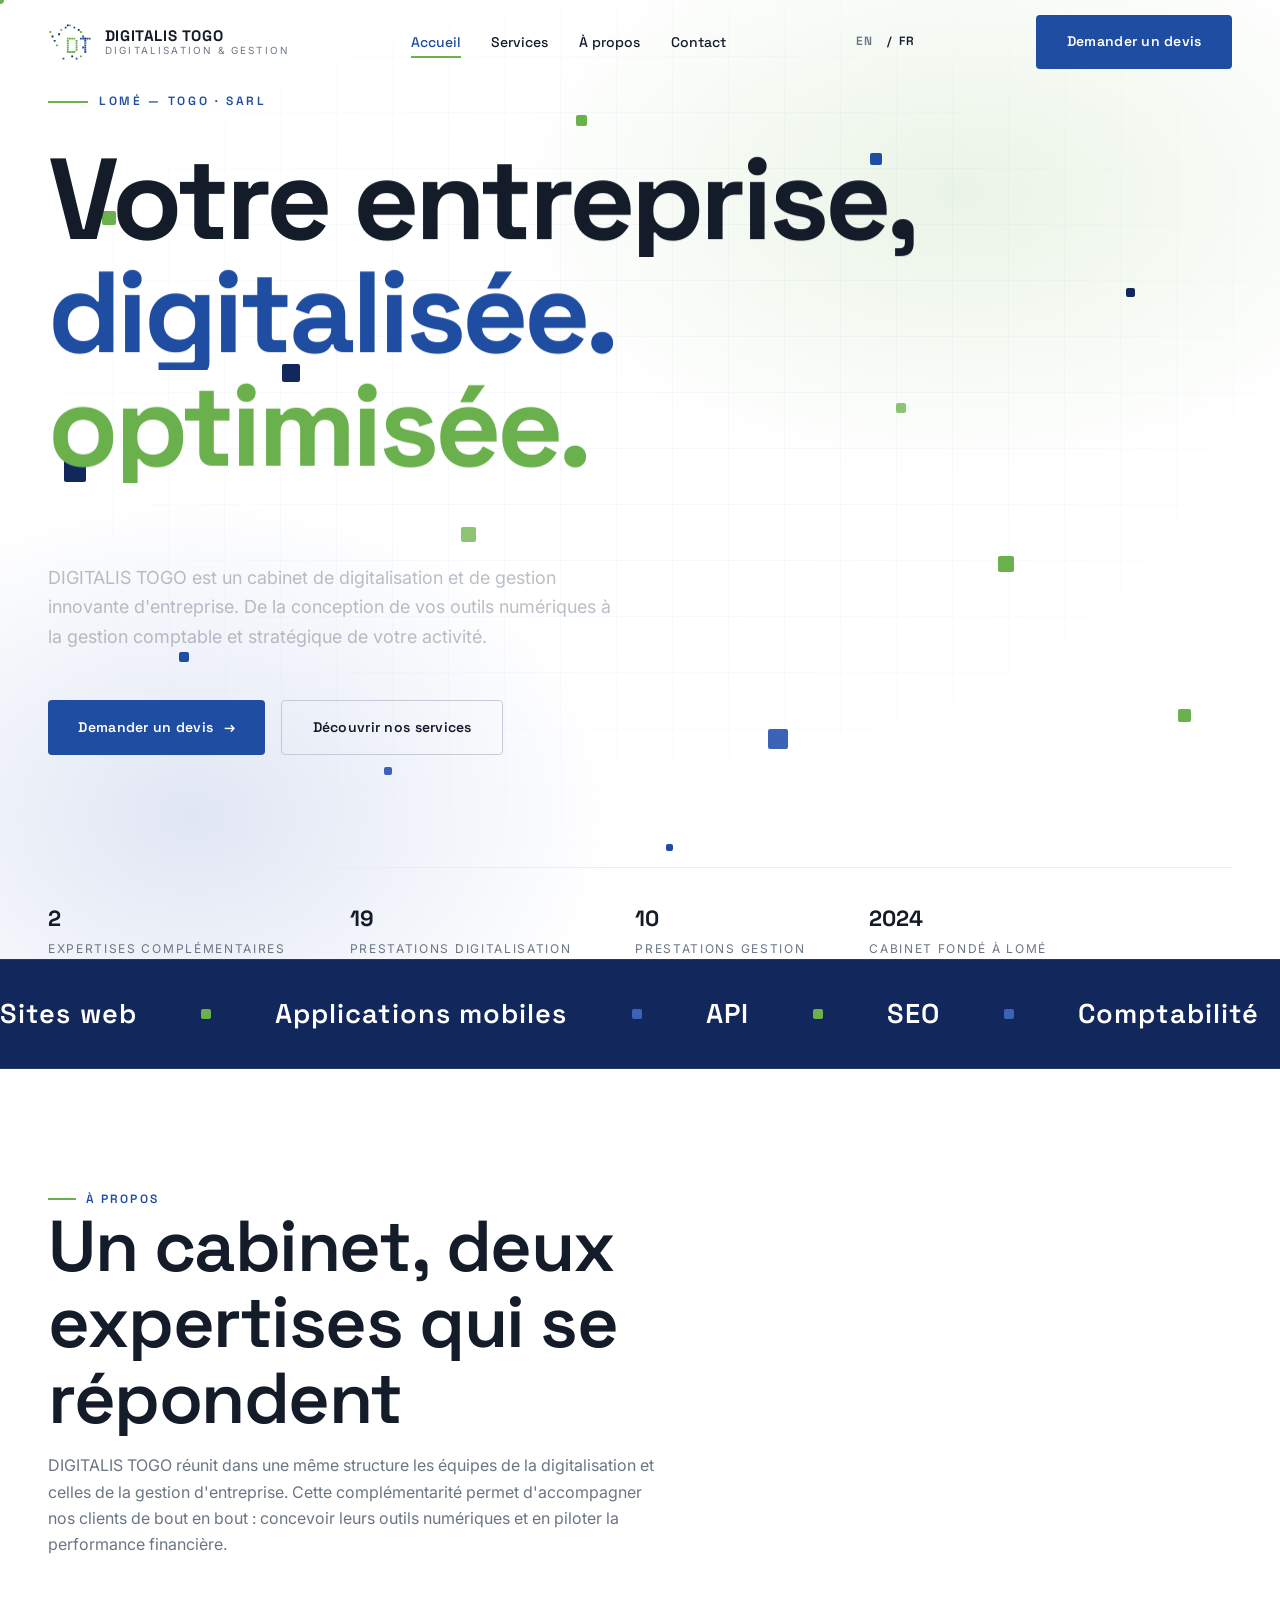
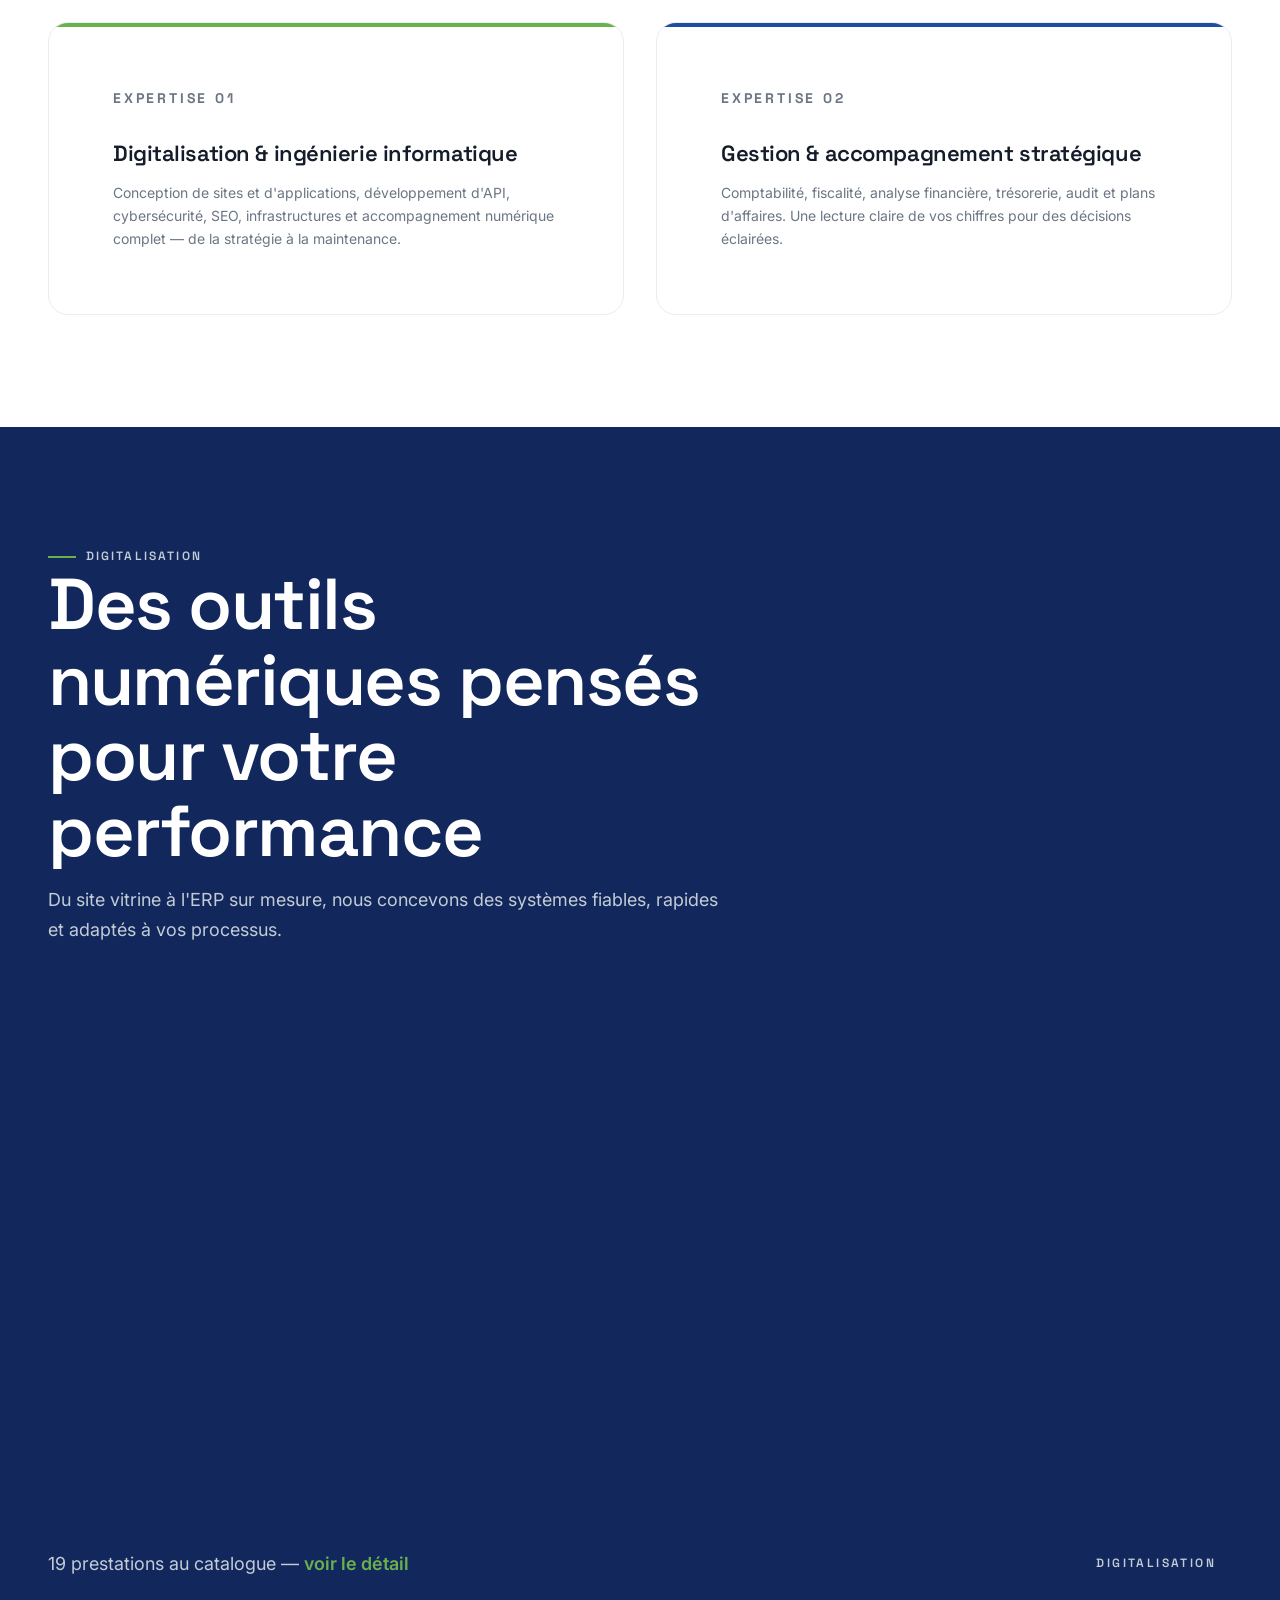
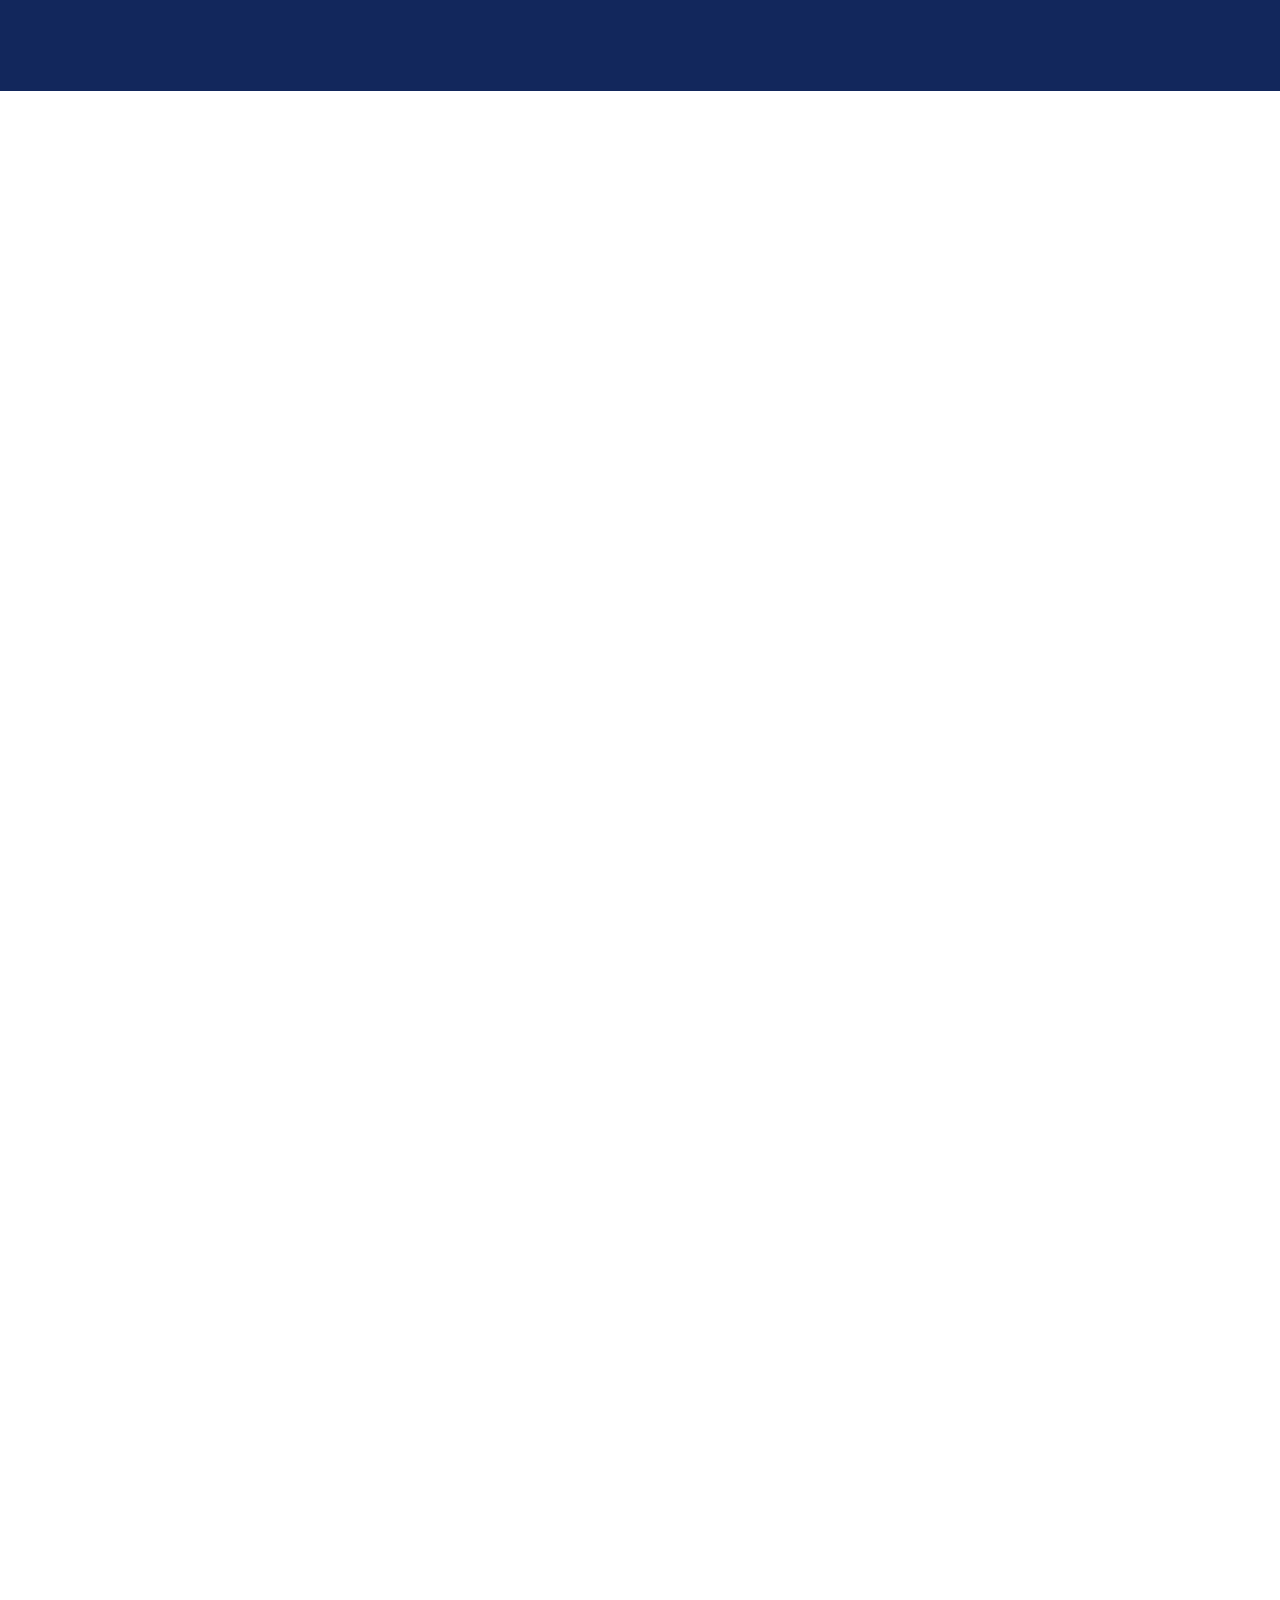
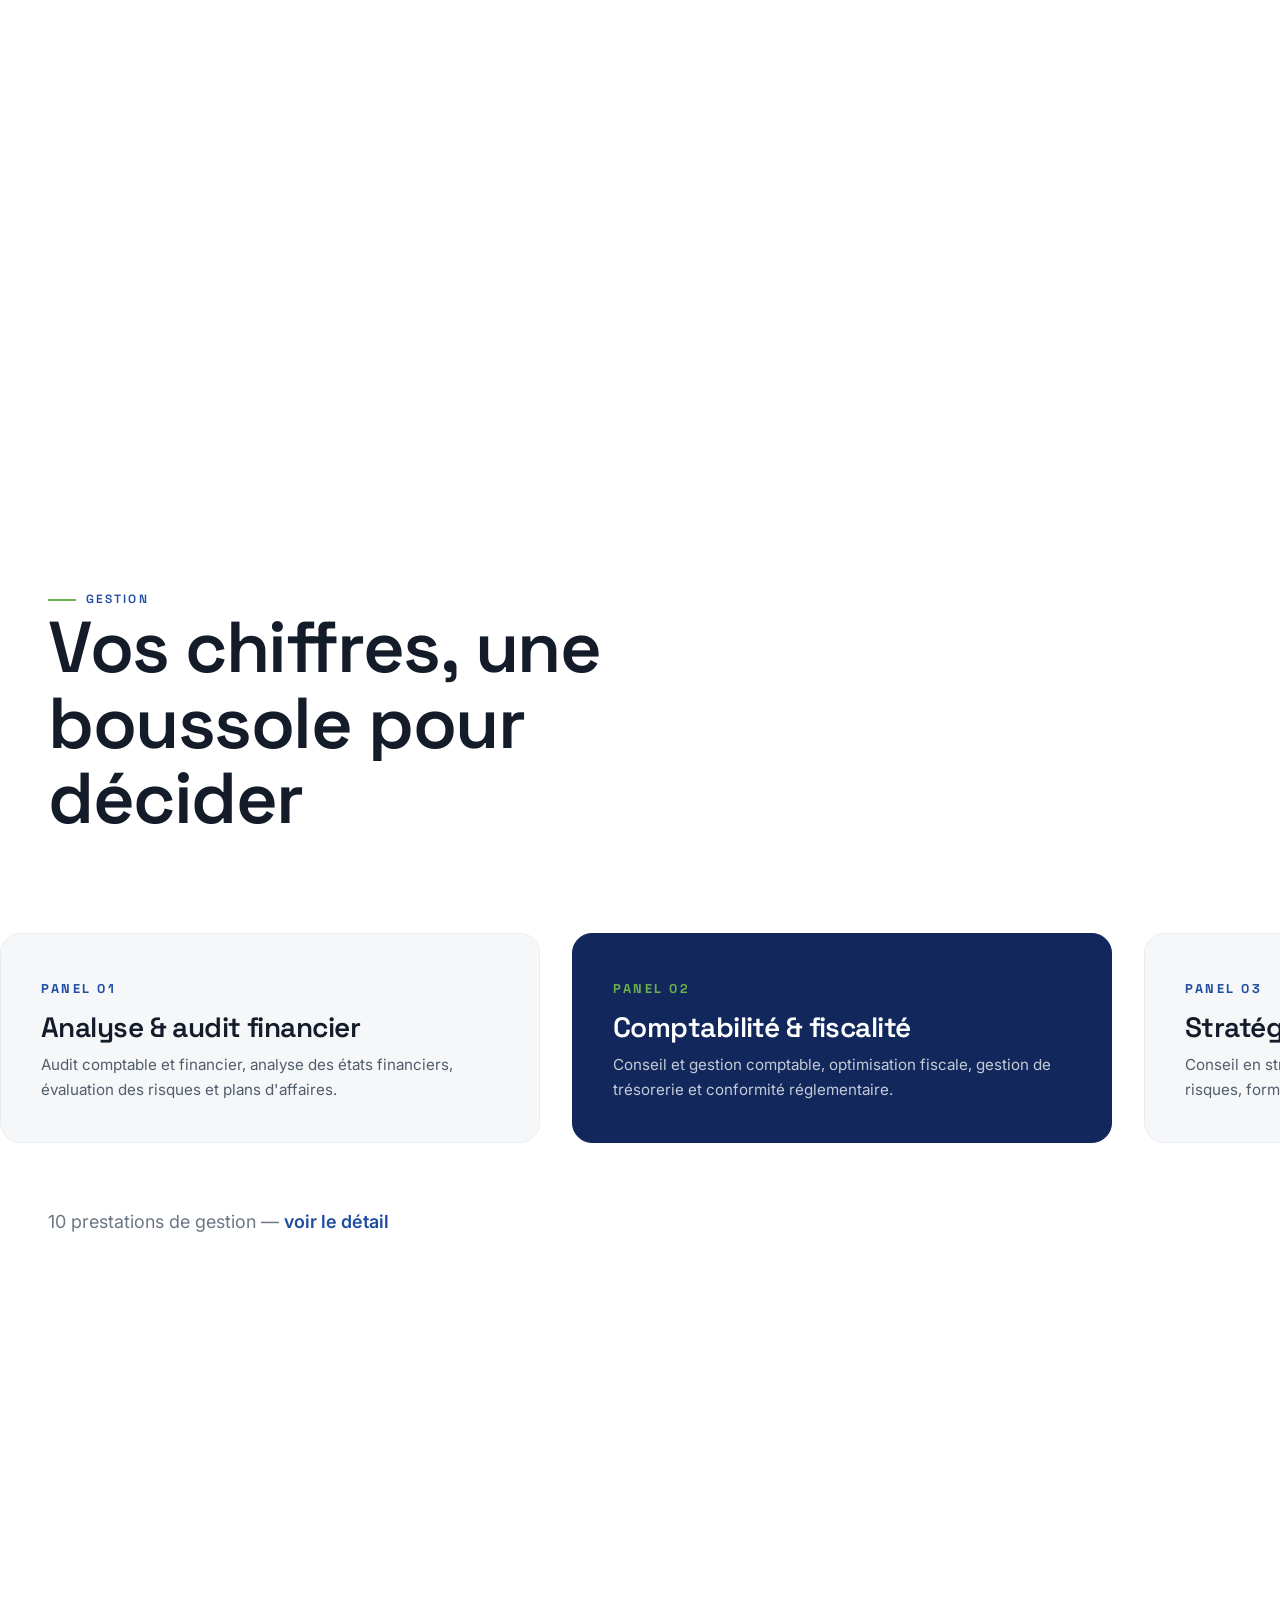
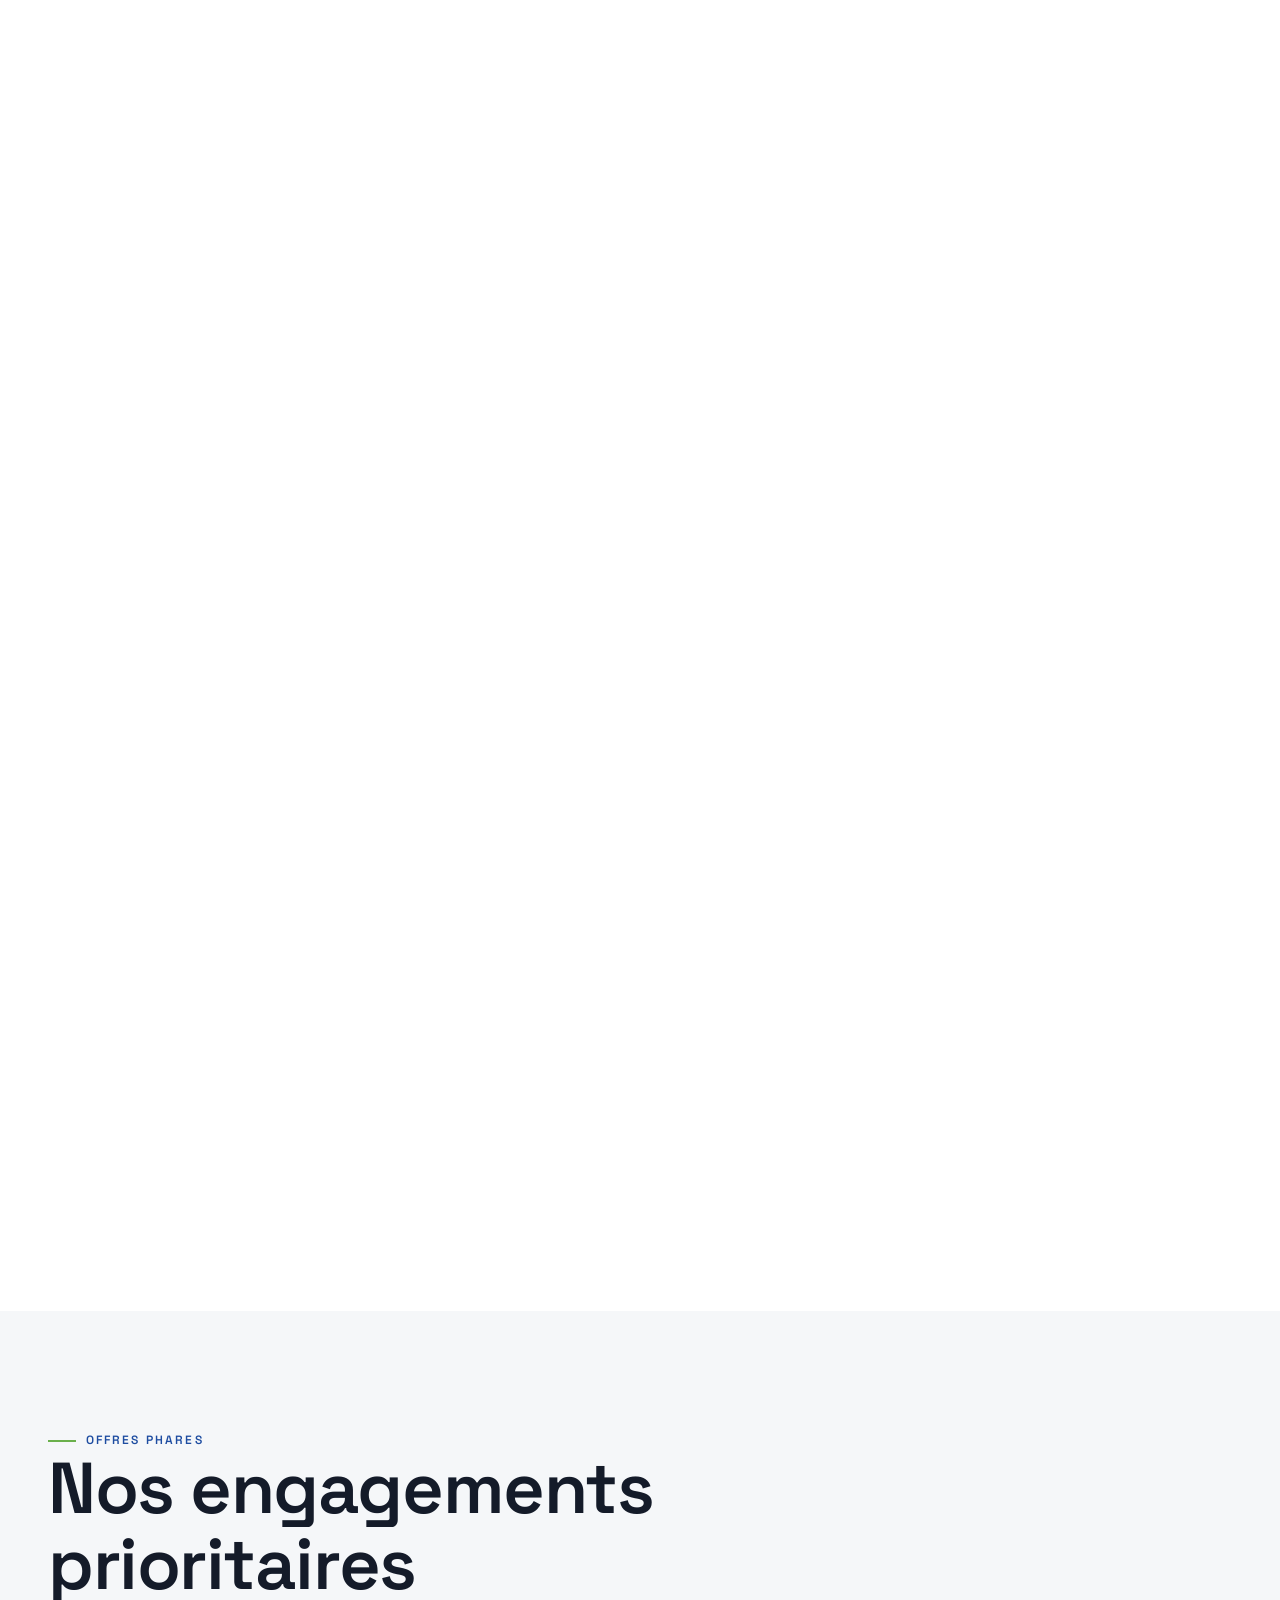
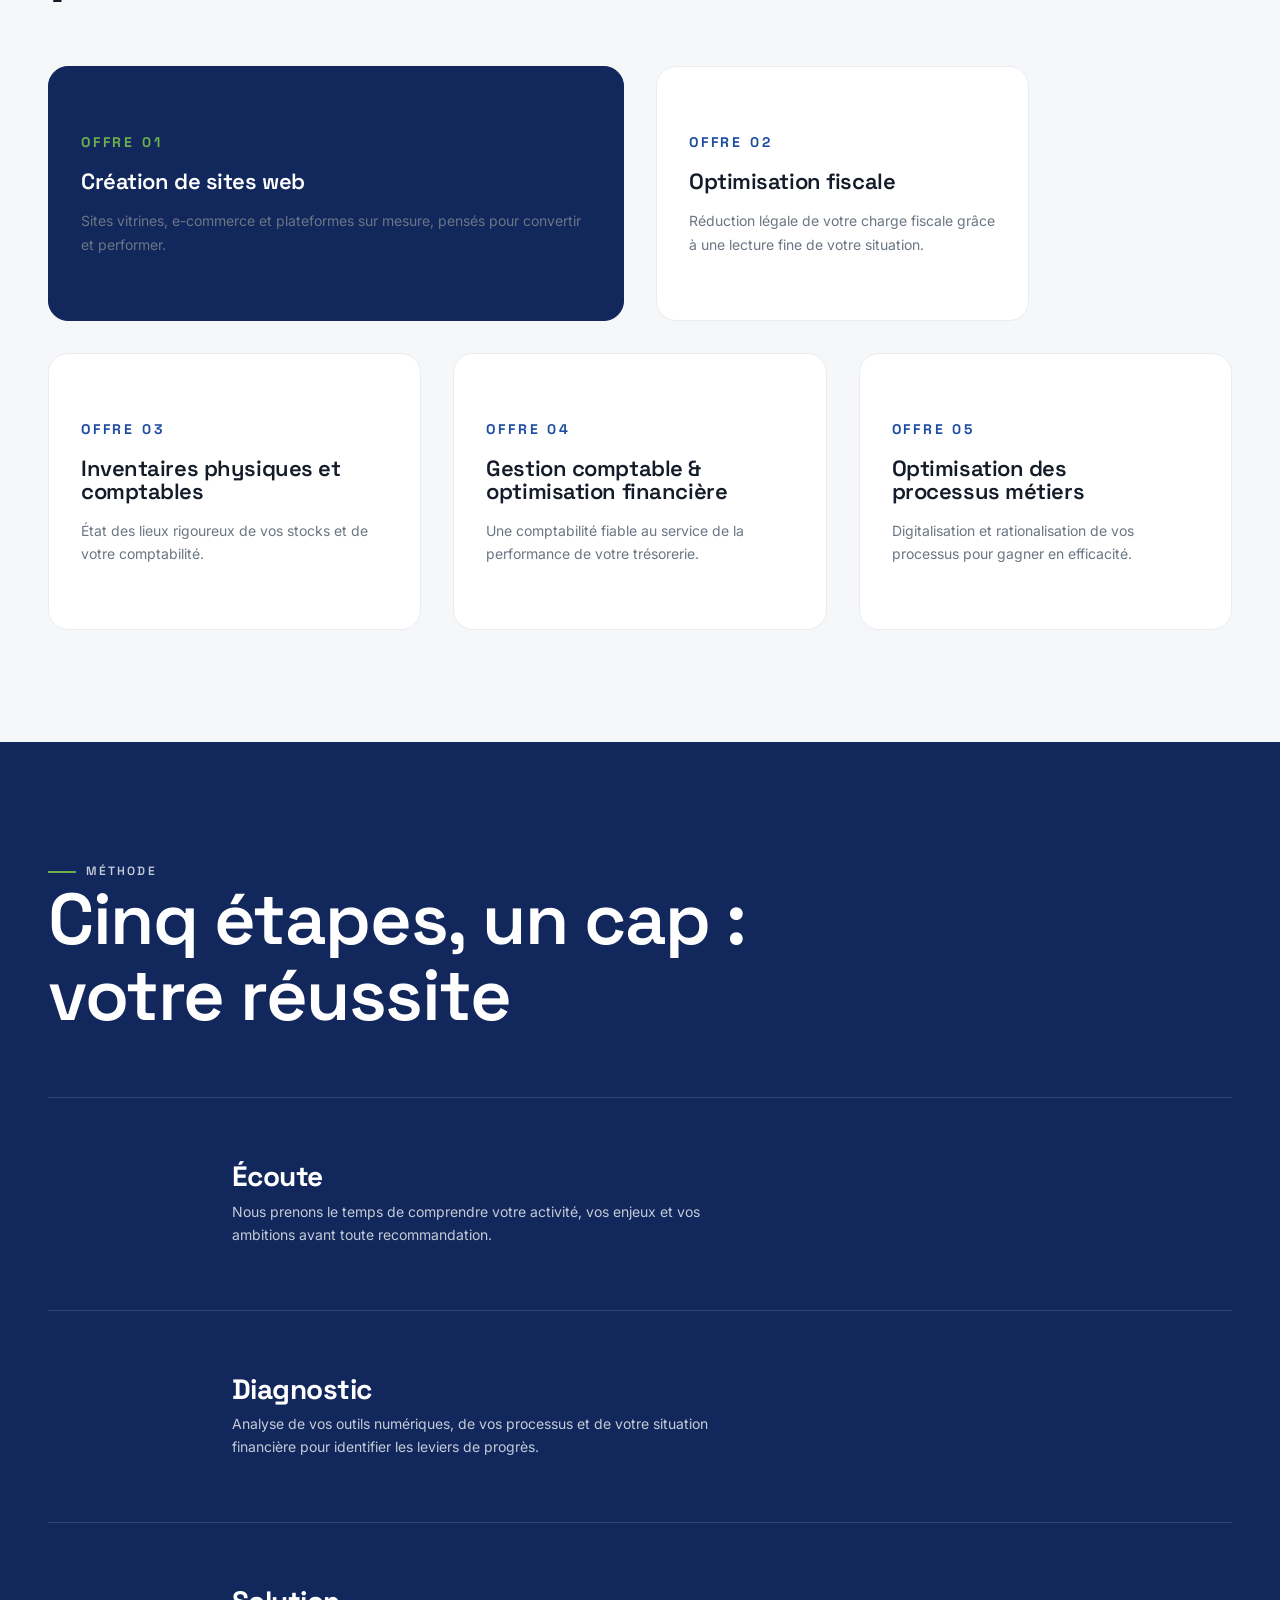
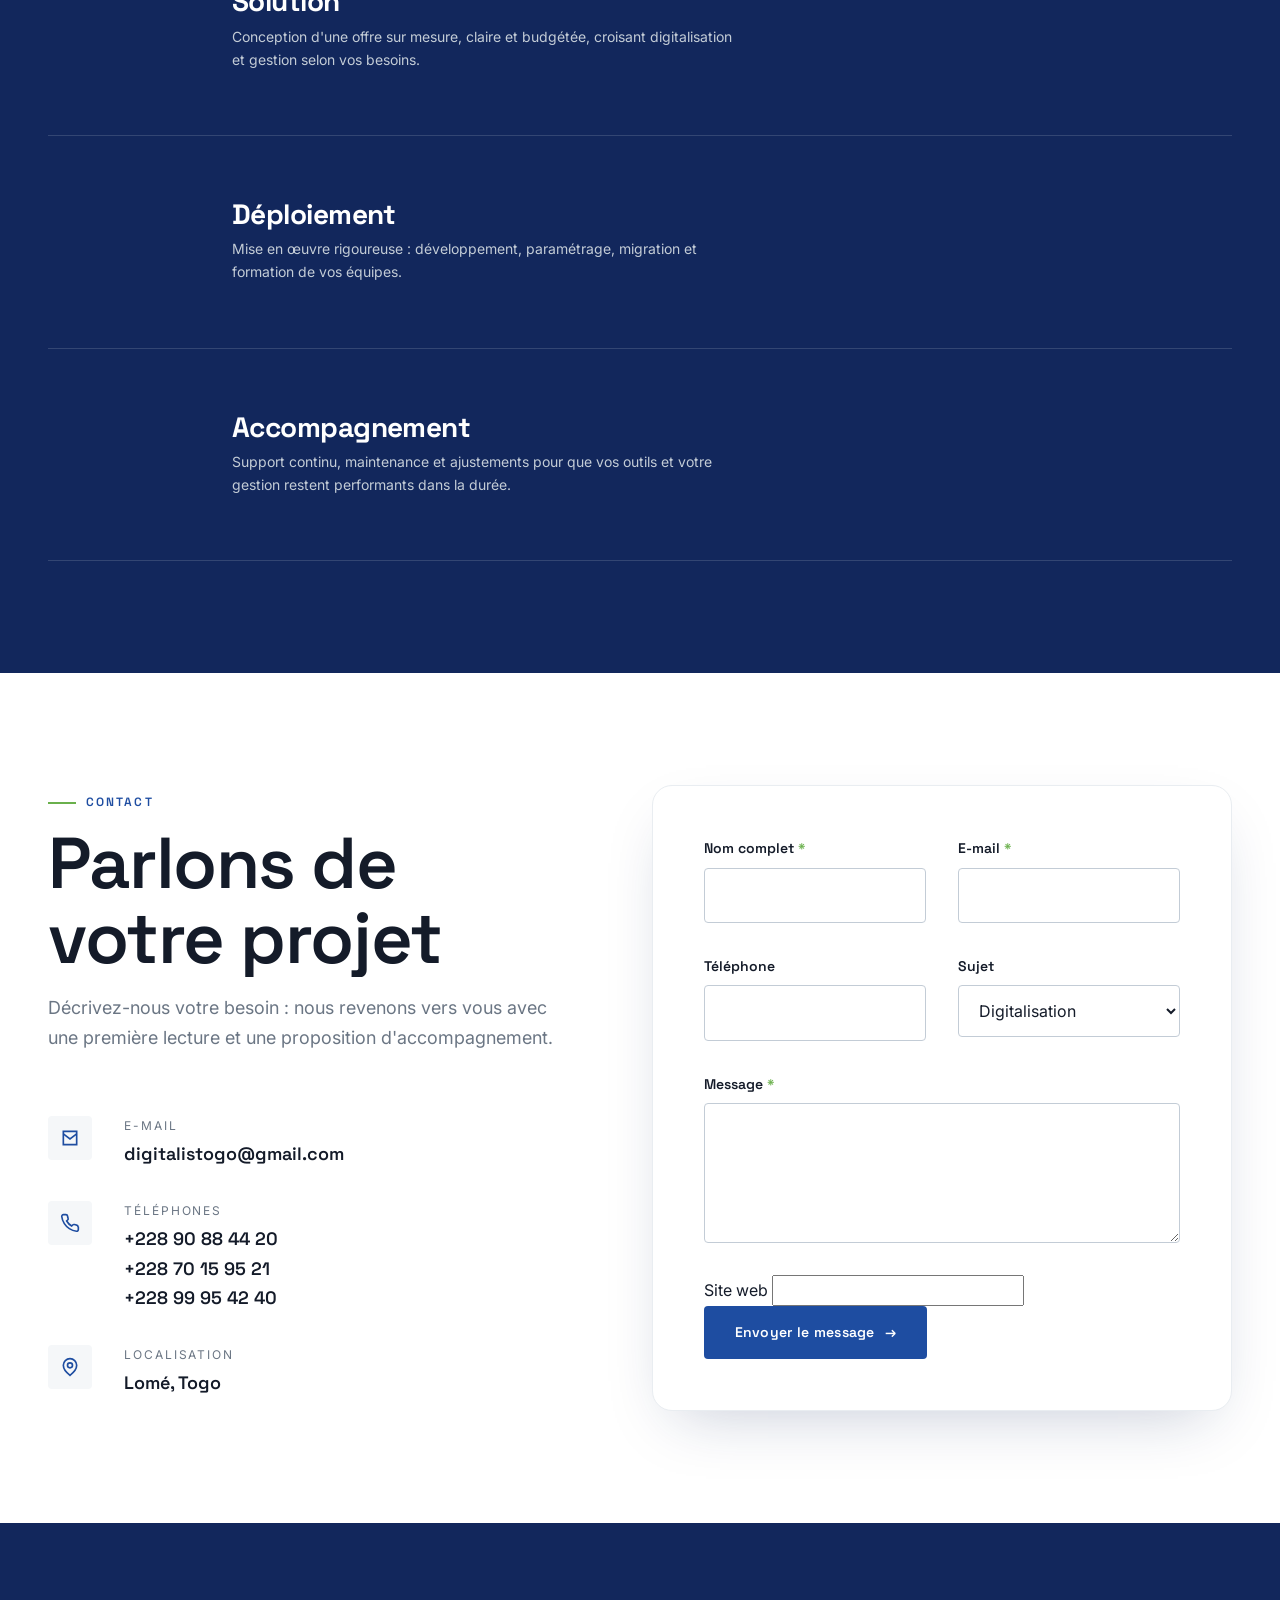
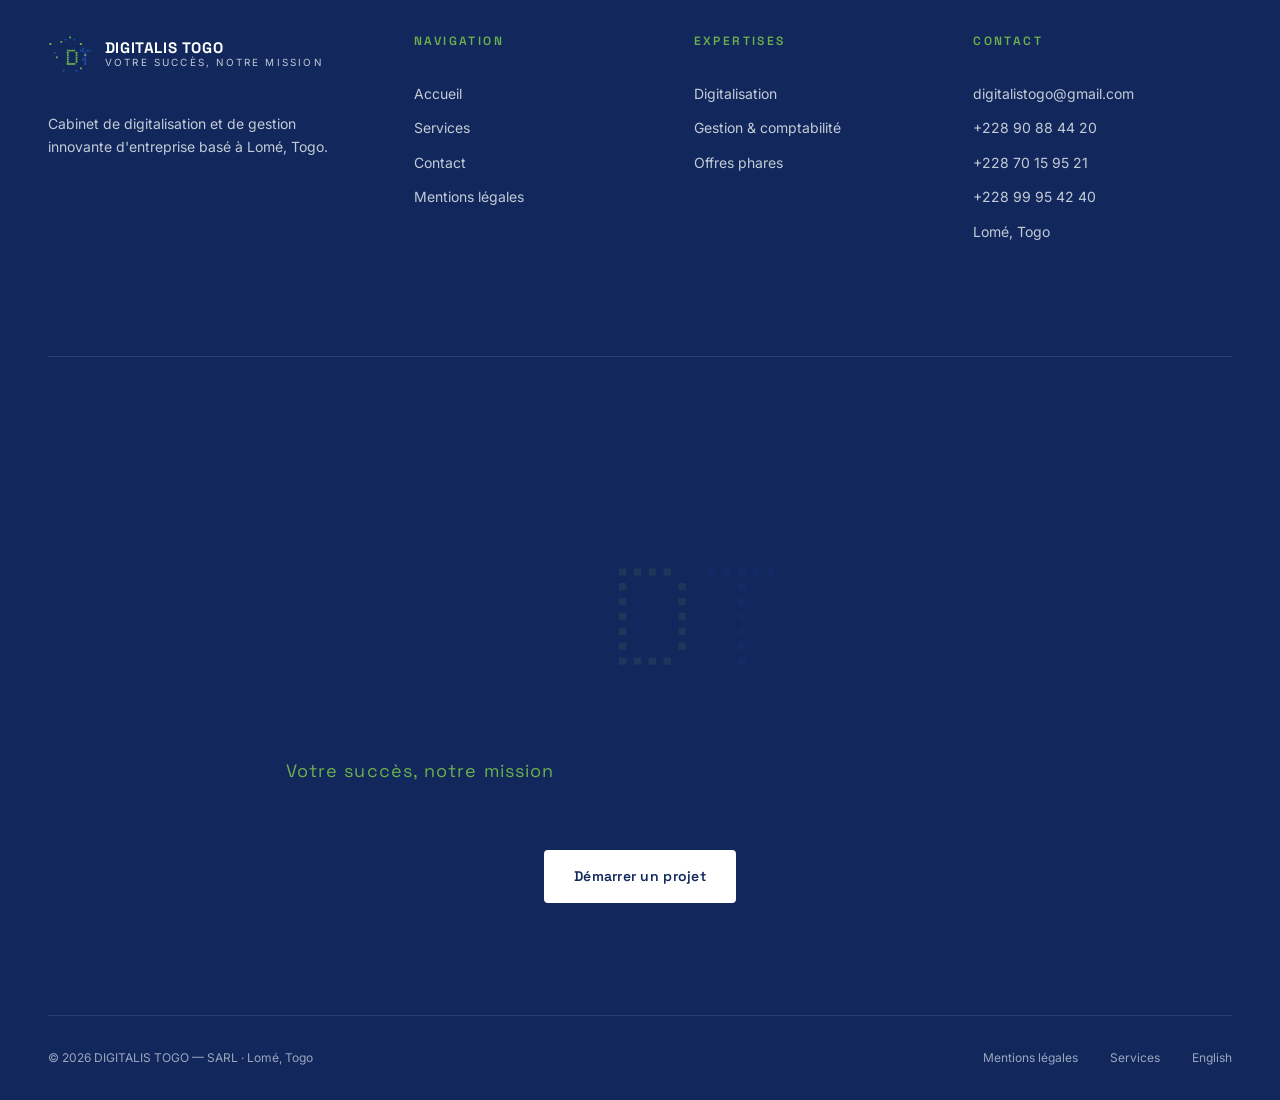
==== commit 791a3bb4: "feat: ajouter le sélecteur de langue et nettoyer le menu mobile" ====
--- a/index.html
+++ b/index.html
@@ -117,6 +117,12 @@
         </ul>
       </nav>
 
+      <div class="lang-switch" aria-label="Langue">
+        <a href="./en/" hreflang="en" lang="en">EN</a>
+        <span aria-hidden="true">/</span>
+        <span class="is-current" aria-current="true">FR</span>
+      </div>
+
       <a class="header__cta btn btn--primary" href="#contact">Demander un devis</a>
 
       <button class="nav-toggle" type="button" aria-expanded="false" aria-controls="mobile-menu" aria-label="Ouvrir le menu">
@@ -135,7 +141,6 @@
     </ul>
     <div class="mobile-menu__foot">
       <span>Lomé, Togo</span>
-      <a href="mailto:digitalistogo@gmail.com">digitalistogo@gmail.com</a>
       <a href="tel:+22890884420">+228 90 88 44 20</a>
     </div>
   </nav>
--- a/assets/css/components.css
+++ b/assets/css/components.css
@@ -261,6 +261,37 @@
   font-size: var(--text-sm);
 }
 
+.mobile-menu__foot a:hover {
+  color: var(--color-white);
+}
+
+/* ---------- Sélecteur de langue ---------- */
+.lang-switch {
+  display: inline-flex;
+  align-items: center;
+  gap: 0.35rem;
+  font-family: var(--font-display);
+  font-size: var(--text-xs);
+  font-weight: 600;
+  letter-spacing: 0.08em;
+}
+
+.lang-switch a {
+  color: var(--color-gray-500);
+  padding: 0.35rem 0.55rem;
+  border-radius: var(--radius-sm);
+  transition: color var(--dur-fast), background var(--dur-fast);
+}
+
+.lang-switch a:hover {
+  color: var(--color-blue);
+}
+
+.lang-switch a.is-current {
+  color: var(--color-ink);
+  background: var(--color-gray-100);
+}
+
 /* ---------- Hero ---------- */
 .hero {
   position: relative;
@@ -540,7 +571,7 @@
   font-size: var(--text-sm);
   font-weight: 700;
   letter-spacing: 0.2em;
-  color: var(--color-gray-300);
+  color: var(--color-gray-500);
   margin-bottom: var(--space-md);
   display: block;
 }
--- a/assets/css/responsive.css
+++ b/assets/css/responsive.css
@@ -86,6 +86,36 @@
     grid-template-columns: 1fr;
   }
 
+  /* Séquences : pas de pin ni de débordement horizontal */
+  .seq__stage {
+    height: auto !important;
+    min-height: 50vh;
+    padding: var(--space-md) 0;
+  }
+
+  .seq__chips {
+    grid-template-columns: repeat(2, 1fr) !important;
+    width: 92% !important;
+    gap: 0.6rem !important;
+  }
+
+  .seq__chip {
+    font-size: 0.75rem !important;
+    text-align: center;
+  }
+
+  .seq__track {
+    flex-direction: column !important;
+    width: 100% !important;
+    gap: var(--space-sm) !important;
+    padding: 1rem 0 2rem !important;
+  }
+
+  .seq__panel {
+    flex: none !important;
+    width: 100% !important;
+  }
+
   .form__row {
     grid-template-columns: 1fr;
     gap: 0;
